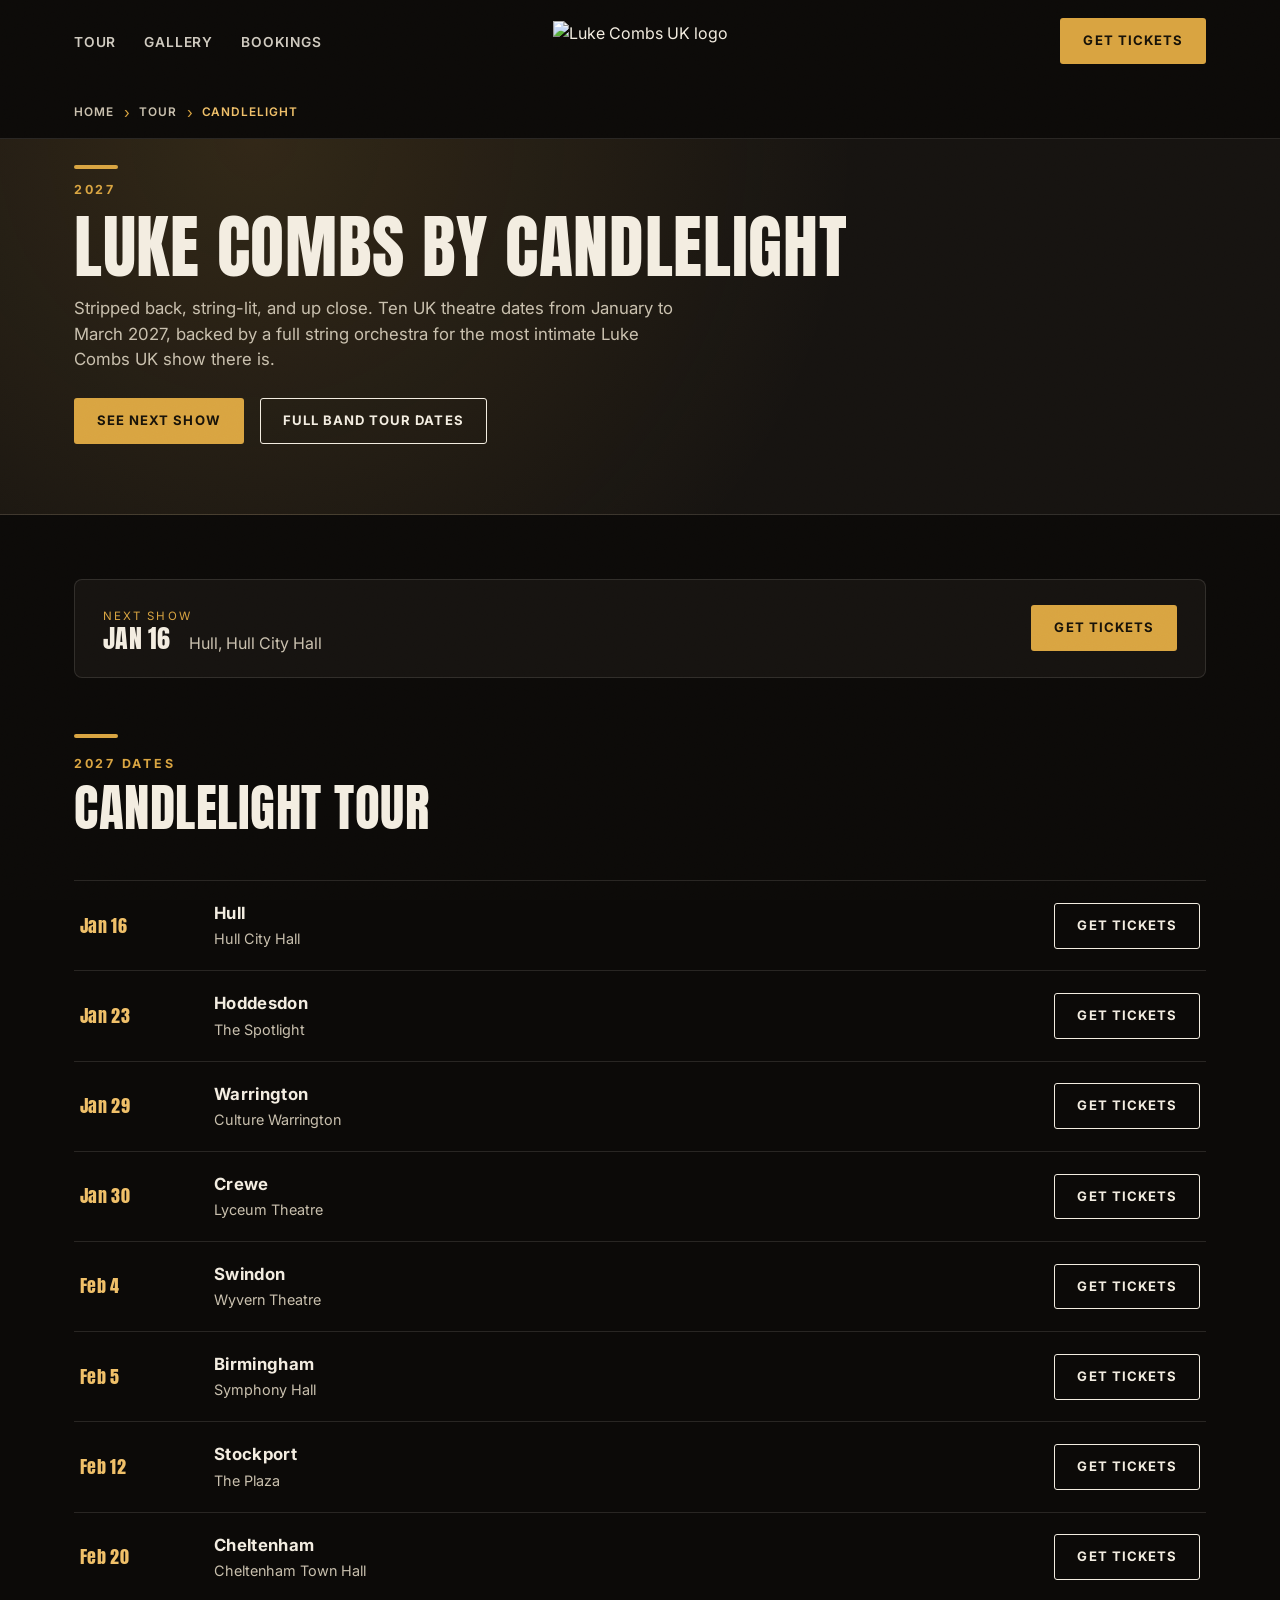
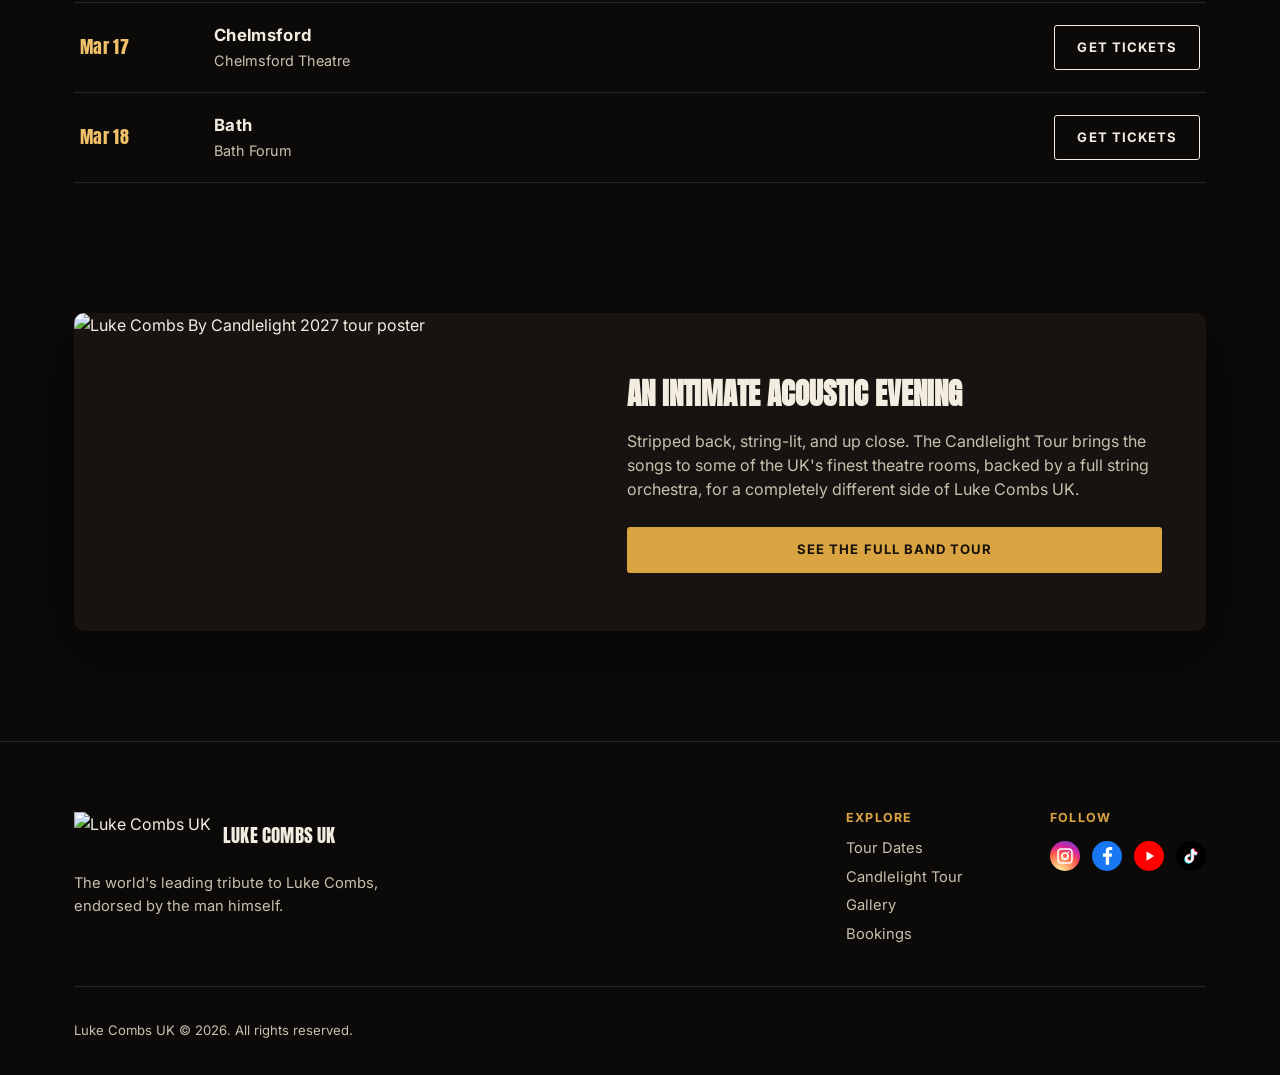
==== candlelight/index.html @ 505b4cdc "Luke Combs UK site redesign Full redesign of the Luke Combs UK tribute site: real tour dates and tic" ====
<!doctype html>
<html lang="en">
<head>
<meta charset="UTF-8">
<meta name="viewport" content="width=device-width, initial-scale=1">
<title>Luke Combs By Candlelight 2027 | Luke Combs UK</title>
<meta name="description" content="Luke Combs UK By Candlelight: an intimate, string-orchestra-backed acoustic evening touring UK theatres in early 2027. See all dates and get tickets.">
<link rel="canonical" href="https://lukecombsuk.com/candlelight">
<meta property="og:type" content="website">
<meta property="og:title" content="Luke Combs By Candlelight 2027">
<meta property="og:description" content="An intimate, string-orchestra-backed acoustic evening touring UK theatres in early 2027.">
<meta property="og:image" content="https://lukecombsuk.com/wp-content/uploads/2026/07/Candlelight-Square-Tour-Dates-Web.jpg">
<meta property="og:url" content="https://lukecombsuk.com/candlelight">
<link rel="icon" type="image/png" sizes="32x32" href="https://lukecombsuk.com/wp-content/uploads/2024/09/lcuk.png">
<link rel="apple-touch-icon" href="https://lukecombsuk.com/wp-content/uploads/2024/09/lcuk.png">
<meta name="theme-color" content="#0c0a08">
<link rel="stylesheet" href="/css/style.css">
<script type="application/ld+json">
{
  "@context": "https://schema.org",
  "@type": "BreadcrumbList",
  "itemListElement": [
    {"@type":"ListItem","position":1,"name":"Home","item":"https://lukecombsuk.com/"},
    {"@type":"ListItem","position":2,"name":"Candlelight Tour","item":"https://lukecombsuk.com/candlelight"}
  ]
}
</script>
</head>
<body>

<header class="site-header solid">
  <div class="wrap">
    <nav class="main-nav">
      <ul>
        <li><a href="/tour">Tour</a></li>
        <li><a href="/gallery">Gallery</a></li>
        <li><a href="/contact">Bookings</a></li>
      </ul>
    </nav>
    <a href="/" class="brand">
      <img src="https://lukecombsuk.com/wp-content/uploads/2024/09/lcuk.png" alt="Luke Combs UK logo">
    </a>
    <div class="header-cta">
      <a href="/tour" class="btn btn-primary">Get Tickets</a>
    </div>
    <button class="nav-toggle" aria-label="Menu" aria-expanded="false" aria-controls="mobile-nav"><span class="hamburger"><span></span><span></span><span></span></span></button>
  </div>
</header>

<nav class="mobile-nav" id="mobile-nav">
  <ol class="mobile-nav-links">
    <li style="--i:0"><a href="/tour"><span class="num">01</span>Tour</a></li>
    <li style="--i:1"><a href="/candlelight"><span class="num">02</span>Candlelight</a></li>
    <li style="--i:2"><a href="/gallery"><span class="num">03</span>Gallery</a></li>
    <li style="--i:3"><a href="/contact"><span class="num">04</span>Bookings</a></li>
  </ol>
  <a href="/tour" class="btn btn-primary btn-block mobile-nav-cta">Get Tickets</a>
  <div class="mobile-nav-social">
    <a href="https://www.instagram.com/lukecombsuktribute/" aria-label="Instagram">
      <svg viewBox="0 0 24 24"><defs><radialGradient id="igGradMobile" cx="30%" cy="107%" r="150%"><stop offset="0%" stop-color="#fdf497"/><stop offset="5%" stop-color="#fdf497"/><stop offset="45%" stop-color="#fd5949"/><stop offset="60%" stop-color="#d6249f"/><stop offset="90%" stop-color="#285AEB"/></radialGradient><clipPath id="igClipMobile"><circle cx="12" cy="12" r="12"/></clipPath></defs><g clip-path="url(#igClipMobile)"><rect x="0" y="0" width="24" height="24" fill="url(#igGradMobile)"/></g><g transform="translate(12,12) scale(0.62) translate(-12,-12)"><path fill="#fff" d="M7 2C4.243 2 2 4.243 2 7v10c0 2.757 2.243 5 5 5h10c2.757 0 5-2.243 5-5V7c0-2.757-2.243-5-5-5H7zm10 2c1.654 0 3 1.346 3 3v10c0 1.654-1.346 3-3 3H7c-1.654 0-3-1.346-3-3V7c0-1.654 1.346-3 3-3h10zM12 7a5 5 0 100 10 5 5 0 000-10zm0 2a3 3 0 110 6 3 3 0 010-6zm4.5-3a1 1 0 100 2 1 1 0 000-2z"/></g></svg>
    </a>
    <a href="https://www.facebook.com/lukecombsuktribute/" aria-label="Facebook">
      <svg viewBox="0 0 24 24"><circle cx="12" cy="12" r="12" fill="#1877F2"/><path fill="#fff" d="M13.7 12.6h2l.3-2.6h-2.3V8.4c0-.7.2-1.2 1.3-1.2h1.2V4.9c-.2 0-1-.1-1.9-.1-2 0-3.3 1.2-3.3 3.3v1.9H8.7v2.6H11V19h2.7v-6.4z"/></svg>
    </a>
    <a href="https://www.youtube.com/@LukeCombsUK" aria-label="YouTube">
      <svg viewBox="0 0 24 24"><circle cx="12" cy="12" r="12" fill="#FF0000"/><path fill="#fff" d="M10 8.3l6.2 3.7-6.2 3.7z"/></svg>
    </a>
    <a href="https://www.tiktok.com/@lukecombstribute" aria-label="TikTok">
      <svg viewBox="0 0 24 24"><circle cx="12" cy="12" r="12" fill="#000"/><g transform="translate(12,12) scale(0.62) translate(-12,-12)"><path fill="#25F4EE" transform="translate(-0.9,0.9)" d="M16.6 5.82A4.278 4.278 0 0 1 15.54 3h-3.09v12.4a2.592 2.592 0 0 1-2.59 2.5c-1.42 0-2.6-1.16-2.6-2.6 0-1.72 1.66-3.01 3.37-2.48V9.66c-3.45-.46-6.47 2.22-6.47 5.64 0 3.33 2.76 5.7 5.69 5.7 3.14 0 5.69-2.55 5.69-5.7V9.01a7.35 7.35 0 0 0 4.3 1.38V7.3s-1.88.09-3.24-1.48z"/><path fill="#FE2C55" transform="translate(0.9,-0.9)" d="M16.6 5.82A4.278 4.278 0 0 1 15.54 3h-3.09v12.4a2.592 2.592 0 0 1-2.59 2.5c-1.42 0-2.6-1.16-2.6-2.6 0-1.72 1.66-3.01 3.37-2.48V9.66c-3.45-.46-6.47 2.22-6.47 5.64 0 3.33 2.76 5.7 5.69 5.7 3.14 0 5.69-2.55 5.69-5.7V9.01a7.35 7.35 0 0 0 4.3 1.38V7.3s-1.88.09-3.24-1.48z"/><path fill="#fff" d="M16.6 5.82A4.278 4.278 0 0 1 15.54 3h-3.09v12.4a2.592 2.592 0 0 1-2.59 2.5c-1.42 0-2.6-1.16-2.6-2.6 0-1.72 1.66-3.01 3.37-2.48V9.66c-3.45-.46-6.47 2.22-6.47 5.64 0 3.33 2.76 5.7 5.69 5.7 3.14 0 5.69-2.55 5.69-5.7V9.01a7.35 7.35 0 0 0 4.3 1.38V7.3s-1.88.09-3.24-1.48z"/></g></svg>
    </a>
  </div>
</nav>

<nav class="breadcrumbs" aria-label="Breadcrumb">
  <div class="wrap">
    <ol>
      <li><a href="/">Home</a></li>
      <li><a href="/tour">Tour</a></li>
      <li aria-current="page">Candlelight</li>
    </ol>
  </div>
</nav>

<section class="page-hero" style="padding-top:26px">
  <div class="wrap">
    <span class="brush"></span>
    <span class="eyebrow">2027</span>
    <h1 class="display">Luke Combs By Candlelight</h1>
    <p>Stripped back, string-lit, and up close. Ten UK theatre dates from January to March 2027, backed by a full string orchestra for the most intimate Luke Combs UK show there is.</p>
    <div class="hero-actions" style="margin-top:26px">
      <a href="#next" class="btn btn-primary">See Next Show</a>
      <a href="/tour" class="btn btn-outline">Full Band Tour Dates</a>
    </div>
  </div>
</section>

<section style="padding-top:64px">
  <div class="wrap">

    <div class="next-show" id="next">
      <div>
        <span class="label">Next Show</span>
        <div class="info">
          <span class="date display">Jan 16</span>
          <span class="venue">Hull, Hull City Hall</span>
        </div>
      </div>
      <a href="https://www.hulltheatres.co.uk/theatre-events/luke-combs-uk-by-candlelight-with-string-orchestra" class="btn btn-primary" target="_blank" rel="noopener">Get Tickets</a>
    </div>

    <div class="section-head">
      <div>
        <span class="brush"></span>
    <span class="eyebrow">2027 Dates</span>
        <h2 class="section-title display">Candlelight Tour</h2>
      </div>
    </div>

    <div class="tour-list">
      <div class="tour-row"><span class="date">Jan 16</span><div class="place"><b>Hull</b><span>Hull City Hall</span></div><a href="https://www.hulltheatres.co.uk/theatre-events/luke-combs-uk-by-candlelight-with-string-orchestra" class="btn btn-outline" target="_blank" rel="noopener">Get Tickets</a></div>
      <div class="tour-row"><span class="date">Jan 23</span><div class="place"><b>Hoddesdon</b><span>The Spotlight</span></div><a href="https://www.thespotlightvenue.com/whats-on/luke-combs-by-candlelight/515/book/1687" class="btn btn-outline" target="_blank" rel="noopener">Get Tickets</a></div>
      <div class="tour-row"><span class="date">Jan 29</span><div class="place"><b>Warrington</b><span>Culture Warrington</span></div><a href="https://culturewarrington.org/whats-on/luke-combs-uk-by-candlelight-with-string-orchestra/" class="btn btn-outline" target="_blank" rel="noopener">Get Tickets</a></div>
      <div class="tour-row"><span class="date">Jan 30</span><div class="place"><b>Crewe</b><span>Lyceum Theatre</span></div><a href="https://trafalgartickets.com/lyceum-theatre-crewe/en-GB/event/music/luke-combs-uk-tickets" class="btn btn-outline" target="_blank" rel="noopener">Get Tickets</a></div>
      <div class="tour-row"><span class="date">Feb 4</span><div class="place"><b>Swindon</b><span>Wyvern Theatre</span></div><a href="https://trafalgartickets.com/swindon-theatres/en-GB/event/music/luke-combs-uk-by-candlelight-tickets" class="btn btn-outline" target="_blank" rel="noopener">Get Tickets</a></div>
      <div class="tour-row"><span class="date">Feb 5</span><div class="place"><b>Birmingham</b><span>Symphony Hall</span></div><a href="https://bmusic.co.uk/events/luke-combs-uk-by-candlelight-with-string-orchestra" class="btn btn-outline" target="_blank" rel="noopener">Get Tickets</a></div>
      <div class="tour-row"><span class="date">Feb 12</span><div class="place"><b>Stockport</b><span>The Plaza</span></div><a href="https://www.quaytickets.com/stockport/en-GB/shows/luke%20combs%20by%20candlelight%20with%20string%20orchestra/events" class="btn btn-outline" target="_blank" rel="noopener">Get Tickets</a></div>
      <div class="tour-row"><span class="date">Feb 20</span><div class="place"><b>Cheltenham</b><span>Cheltenham Town Hall</span></div><a href="https://cheltenhamtownhall.org.uk/event/luke-combs-uk-by-candlelight/" class="btn btn-outline" target="_blank" rel="noopener">Get Tickets</a></div>
      <div class="tour-row"><span class="date">Mar 17</span><div class="place"><b>Chelmsford</b><span>Chelmsford Theatre</span></div><a href="https://www.chelmsfordtheatre.co.uk/events/luke-combs-uk-by-candlelight" class="btn btn-outline" target="_blank" rel="noopener">Get Tickets</a></div>
      <div class="tour-row"><span class="date">Mar 18</span><div class="place"><b>Bath</b><span>Bath Forum</span></div><a href="https://bathforum.ticketline.co.uk/order/tickets/13380726/luke-combs-uk-by-candlelight-with-string-orchestra-bath-forum-2027-03-18-19-30-00" class="btn btn-outline" target="_blank" rel="noopener">Get Tickets</a></div>
    </div>
  </div>
</section>

<section style="padding-top:20px">
  <div class="wrap">
    <div class="watch-panel watch-panel-wide">
      <div class="watch-media" style="cursor:default">
        <img src="https://lukecombsuk.com/wp-content/uploads/2026/07/Candlelight-Square-Tour-Dates-Web.jpg" alt="Luke Combs By Candlelight 2027 tour poster">
      </div>
      <div class="watch-info">
        <h3>An Intimate Acoustic Evening</h3>
        <p>Stripped back, string-lit, and up close. The Candlelight Tour brings the songs to some of the UK's finest theatre rooms, backed by a full string orchestra, for a completely different side of Luke Combs UK.</p>
        <a href="/tour" class="btn btn-primary">See The Full Band Tour</a>
      </div>
    </div>
  </div>
</section>

<footer class="site-footer">
  <div class="wrap">
    <div class="footer-top">
      <div>
        <div class="footer-brand">
          <img src="https://lukecombsuk.com/wp-content/uploads/2024/09/lcuk.png" alt="Luke Combs UK">
          <span class="brand-text display" style="font-size:1.2rem">Luke Combs UK</span>
        </div>
        <p class="footer-tagline">The world's leading tribute to Luke Combs, endorsed by the man himself.</p>
      </div>
      <div class="footer-links">
        <div class="footer-col">
          <h4>Explore</h4>
          <a href="/tour">Tour Dates</a>
          <a href="/candlelight">Candlelight Tour</a>
          <a href="/gallery">Gallery</a>
          <a href="/contact">Bookings</a>
        </div>
        <div class="footer-col">
          <h4>Follow</h4>
          <div class="footer-social-row">
            <a class="footer-social" href="https://www.instagram.com/lukecombsuktribute/" aria-label="Instagram">
              <svg viewBox="0 0 24 24"><defs><radialGradient id="igGradFooter" cx="30%" cy="107%" r="150%"><stop offset="0%" stop-color="#fdf497"/><stop offset="5%" stop-color="#fdf497"/><stop offset="45%" stop-color="#fd5949"/><stop offset="60%" stop-color="#d6249f"/><stop offset="90%" stop-color="#285AEB"/></radialGradient><clipPath id="igClipFooter"><circle cx="12" cy="12" r="12"/></clipPath></defs><g clip-path="url(#igClipFooter)"><rect x="0" y="0" width="24" height="24" fill="url(#igGradFooter)"/></g><g transform="translate(12,12) scale(0.62) translate(-12,-12)"><path fill="#fff" d="M7 2C4.243 2 2 4.243 2 7v10c0 2.757 2.243 5 5 5h10c2.757 0 5-2.243 5-5V7c0-2.757-2.243-5-5-5H7zm10 2c1.654 0 3 1.346 3 3v10c0 1.654-1.346 3-3 3H7c-1.654 0-3-1.346-3-3V7c0-1.654 1.346-3 3-3h10zM12 7a5 5 0 100 10 5 5 0 000-10zm0 2a3 3 0 110 6 3 3 0 010-6zm4.5-3a1 1 0 100 2 1 1 0 000-2z"/></g></svg>
            </a>
            <a class="footer-social" href="https://www.facebook.com/lukecombsuktribute/" aria-label="Facebook">
              <svg viewBox="0 0 24 24"><circle cx="12" cy="12" r="12" fill="#1877F2"/><path fill="#fff" d="M13.7 12.6h2l.3-2.6h-2.3V8.4c0-.7.2-1.2 1.3-1.2h1.2V4.9c-.2 0-1-.1-1.9-.1-2 0-3.3 1.2-3.3 3.3v1.9H8.7v2.6H11V19h2.7v-6.4z"/></svg>
            </a>
            <a class="footer-social" href="https://www.youtube.com/@LukeCombsUK" aria-label="YouTube">
              <svg viewBox="0 0 24 24"><circle cx="12" cy="12" r="12" fill="#FF0000"/><path fill="#fff" d="M10 8.3l6.2 3.7-6.2 3.7z"/></svg>
            </a>
            <a class="footer-social" href="https://www.tiktok.com/@lukecombstribute" aria-label="TikTok">
              <svg viewBox="0 0 24 24"><circle cx="12" cy="12" r="12" fill="#000"/><g transform="translate(12,12) scale(0.62) translate(-12,-12)"><path fill="#25F4EE" transform="translate(-0.9,0.9)" d="M16.6 5.82A4.278 4.278 0 0 1 15.54 3h-3.09v12.4a2.592 2.592 0 0 1-2.59 2.5c-1.42 0-2.6-1.16-2.6-2.6 0-1.72 1.66-3.01 3.37-2.48V9.66c-3.45-.46-6.47 2.22-6.47 5.64 0 3.33 2.76 5.7 5.69 5.7 3.14 0 5.69-2.55 5.69-5.7V9.01a7.35 7.35 0 0 0 4.3 1.38V7.3s-1.88.09-3.24-1.48z"/><path fill="#FE2C55" transform="translate(0.9,-0.9)" d="M16.6 5.82A4.278 4.278 0 0 1 15.54 3h-3.09v12.4a2.592 2.592 0 0 1-2.59 2.5c-1.42 0-2.6-1.16-2.6-2.6 0-1.72 1.66-3.01 3.37-2.48V9.66c-3.45-.46-6.47 2.22-6.47 5.64 0 3.33 2.76 5.7 5.69 5.7 3.14 0 5.69-2.55 5.69-5.7V9.01a7.35 7.35 0 0 0 4.3 1.38V7.3s-1.88.09-3.24-1.48z"/><path fill="#fff" d="M16.6 5.82A4.278 4.278 0 0 1 15.54 3h-3.09v12.4a2.592 2.592 0 0 1-2.59 2.5c-1.42 0-2.6-1.16-2.6-2.6 0-1.72 1.66-3.01 3.37-2.48V9.66c-3.45-.46-6.47 2.22-6.47 5.64 0 3.33 2.76 5.7 5.69 5.7 3.14 0 5.69-2.55 5.69-5.7V9.01a7.35 7.35 0 0 0 4.3 1.38V7.3s-1.88.09-3.24-1.48z"/></g></svg>
            </a>
          </div>
        </div>
      </div>
    </div>
    <div class="footer-bottom">
      <small>Luke Combs UK © 2026. All rights reserved.</small>
    </div>
  </div>
</footer>

<div class="sticky-mobile-cta">
  <a href="#next" class="btn btn-primary btn-block">Get Tickets For The Next Show</a>
</div>

<script src="/js/main.js"></script>
</body>
</html>
---- css/style.css ----
/* Luke Combs UK redesign design system */

@import url('https://fonts.googleapis.com/css2?family=Anton&family=Inter:wght@400;500;600;700;800&display=swap');

:root{
  --ink:#f3ede1;
  --ink-dim:#c9c0ae;
  --ground:#0c0a08;
  --ground-2:#161310;
  --ground-3:#201b16;
  --line:rgba(243,237,225,.12);
  --gold:#d9a441;
  --gold-bright:#f0c069;
  --red:#c8262c;
  --shadow: 0 20px 60px rgba(0,0,0,.5);
  --container: 1180px;
}

*{box-sizing:border-box;margin:0;padding:0}
html{scroll-behavior:smooth}
body{
  background:var(--ground);
  color:var(--ink);
  font-family:'Inter',system-ui,sans-serif;
  line-height:1.5;
  -webkit-font-smoothing:antialiased;
  position:relative;
}
/* subtle film-grain, keeps the dark palette from reading as a flat gradient stock template */
body::before{
  content:"";
  position:fixed; inset:0; z-index:1; pointer-events:none;
  opacity:.05; mix-blend-mode:overlay;
  background-image:url("data:image/svg+xml,%3Csvg xmlns='http://www.w3.org/2000/svg' width='120' height='120'%3E%3Cfilter id='n'%3E%3CfeTurbulence type='fractalNoise' baseFrequency='0.9' numOctaves='2' stitchTiles='stitch'/%3E%3C/filter%3E%3Crect width='100%25' height='100%25' filter='url(%23n)'/%3E%3C/svg%3E");
}

.brush{
  display:block; width:44px; height:4px; border-radius:2px;
  background:var(--gold); margin-bottom:16px;
}
.section-head .brush, .page-hero .brush{margin-bottom:12px}
img{max-width:100%;display:block}
a{color:inherit;text-decoration:none}
.wrap{max-width:var(--container);margin:0 auto;padding:0 24px}

.display{
  font-family:'Anton',sans-serif;
  font-weight:400;
  text-transform:uppercase;
  letter-spacing:.01em;
  line-height:.95;
}

.eyebrow{
  font-size:.78rem;
  font-weight:700;
  letter-spacing:.22em;
  text-transform:uppercase;
  color:var(--gold);
}

/* ---------- Header ---------- */
.site-header{
  position:fixed; inset:0 0 auto 0; z-index:250;
  padding:18px 0;
  transition:background .3s ease, padding .3s ease, border-color .3s ease;
  border-bottom:1px solid transparent;
}
.site-header.solid{
  background:rgba(12,10,8,.92);
  backdrop-filter:blur(10px);
  padding:12px 0;
  border-color:var(--line);
}
.site-header .wrap{
  display:grid;
  grid-template-columns:1fr auto 1fr;
  align-items:center;
  gap:16px;
}
.brand{
  grid-column:2;
  display:flex; align-items:center; gap:10px;
  justify-self:center;
}
.brand img{height:40px;width:auto}
.brand .brand-text{
  font-family:'Anton',sans-serif;
  font-size:1.05rem;
  letter-spacing:.04em;
  text-transform:uppercase;
  color:var(--ink);
  white-space:nowrap;
}
.main-nav{grid-column:1; justify-self:start}
.main-nav ul{list-style:none; display:flex; gap:28px}
.main-nav a{
  font-size:.86rem; font-weight:600; letter-spacing:.06em; text-transform:uppercase;
  color:var(--ink); opacity:.85; position:relative; padding:4px 0;
}
.main-nav a:hover{opacity:1; color:var(--gold-bright)}
.main-nav a.active{color:var(--gold-bright); opacity:1}

.header-cta{grid-column:3; justify-self:end; display:flex; align-items:center; gap:14px}
.icon-links{display:flex; gap:14px}
.icon-links a{opacity:.8}
.icon-links a:hover{opacity:1; color:var(--gold-bright)}
.icon-links svg{width:18px;height:18px;display:block}

.btn{
  display:inline-flex; align-items:center; justify-content:center; gap:8px;
  padding:12px 22px;
  font-size:.82rem; font-weight:700; letter-spacing:.08em; text-transform:uppercase;
  border-radius:3px;
  border:1px solid transparent;
  cursor:pointer;
  transition:transform .15s ease, background .2s ease, border-color .2s ease, color .2s ease;
  white-space:nowrap;
}
.btn:hover{transform:translateY(-2px)}
.btn-primary{background:var(--gold); color:#171208}
.btn-primary:hover{background:var(--gold-bright)}
.btn-outline{border-color:var(--ink); color:var(--ink)}
.btn-outline:hover{border-color:var(--gold-bright); color:var(--gold-bright)}
.btn-block{width:100%}

.nav-toggle{display:none; background:none; border:0; padding:8px; margin:-8px; cursor:pointer; -webkit-tap-highlight-color:transparent}
.hamburger{position:relative; width:24px; height:16px; display:block}
.hamburger span{position:absolute; left:0; width:100%; height:2px; background:var(--ink); border-radius:2px; transition:transform .35s cubic-bezier(.65,0,.35,1), opacity .2s ease .1s, top .35s cubic-bezier(.65,0,.35,1)}
.hamburger span:nth-child(1){top:0}
.hamburger span:nth-child(2){top:7px}
.hamburger span:nth-child(3){top:14px}
.nav-toggle[aria-expanded="true"] .hamburger span:nth-child(1){top:7px; transform:rotate(45deg); transition-delay:.1s, 0s, 0s}
.nav-toggle[aria-expanded="true"] .hamburger span:nth-child(2){opacity:0; transition-delay:0s}
.nav-toggle[aria-expanded="true"] .hamburger span:nth-child(3){top:7px; transform:rotate(-45deg); transition-delay:.1s, 0s, 0s}

/* ---------- Hero ---------- */
.hero{
  position:relative;
  min-height:100svh;
  display:flex; align-items:flex-end;
  overflow:hidden;
  background:#000;
}
.hero-media{position:absolute; inset:0}
.hero-media img{width:100%; height:100%; object-fit:cover; object-position:center 20%; opacity:.82}
.hero-media::after{
  content:"";
  position:absolute; inset:0;
  background:
    linear-gradient(180deg, rgba(12,10,8,.55) 0%, rgba(12,10,8,.15) 35%, rgba(12,10,8,.55) 70%, var(--ground) 100%),
    linear-gradient(90deg, rgba(12,10,8,.75) 0%, rgba(12,10,8,0) 45%);
}
.hero-content{position:relative; z-index:2; padding-bottom:88px}
.hero-content .eyebrow{margin-bottom:18px; display:block}
.hero-title{
  font-size:clamp(3rem, 8vw, 6.4rem);
  color:var(--ink);
  max-width:15ch;
  text-shadow:0 8px 30px rgba(0,0,0,.5);
}
.hero-title em{font-style:normal; color:var(--gold-bright)}
.hero-sub{
  max-width:52ch;
  margin-top:22px;
  color:var(--ink-dim);
  font-size:1.05rem;
}
.hero-actions{display:flex; gap:16px; margin-top:34px; flex-wrap:wrap}
.hero-scroll{
  position:absolute; left:24px; bottom:28px; z-index:2;
  display:flex; flex-direction:column; align-items:center; gap:10px;
}
.hero-scroll span:first-child{
  writing-mode:vertical-rl;
  font-size:.72rem; letter-spacing:.2em; text-transform:uppercase;
  color:var(--ink-dim);
}
.hero-scroll .scroll-line{width:1px; height:46px; background:var(--ink-dim); flex-shrink:0}

.torn-divider{display:block; width:100%; height:34px; margin-top:-1px; position:relative; z-index:2}
.torn-divider path{fill:var(--ground)}

/* ---------- Sections ---------- */
section{padding:110px 0}
.section-head{display:flex; justify-content:space-between; align-items:flex-end; gap:24px; margin-bottom:48px; flex-wrap:wrap}
.section-title{font-size:clamp(2.2rem,4vw,3.2rem); margin-top:10px}
.section-link{font-size:.85rem; font-weight:700; letter-spacing:.08em; text-transform:uppercase; color:var(--gold); border-bottom:1px solid var(--gold); padding-bottom:3px}
.section-link:hover{color:var(--gold-bright); border-color:var(--gold-bright)}

.about-grid{display:grid; grid-template-columns:1.1fr .9fr; gap:64px; align-items:center}
.about-copy p{color:var(--ink-dim); margin-top:18px; font-size:1.05rem; max-width:52ch}
.about-media{position:relative}
.about-media img{border-radius:4px; box-shadow:var(--shadow)}
.stat-row{display:flex; gap:36px; margin-top:36px; flex-wrap:wrap}
.stat b{font-family:'Anton',sans-serif; font-size:2.4rem; color:var(--gold-bright); display:block; text-transform:uppercase}
.stat span{font-size:.78rem; letter-spacing:.1em; text-transform:uppercase; color:var(--ink-dim)}

/* ---------- Tour teaser cards ---------- */
.tour-teaser-grid{display:grid; grid-template-columns:repeat(2,1fr); gap:28px}
.tour-card{
  position:relative; border-radius:6px; overflow:hidden; aspect-ratio:4/5;
  box-shadow:var(--shadow);
}
.tour-card img{width:100%; height:100%; object-fit:cover; transition:transform .5s ease}
.tour-card:hover img{transform:scale(1.06)}
.tour-card::after{content:""; position:absolute; inset:0; background:linear-gradient(0deg, rgba(0,0,0,.85) 0%, rgba(0,0,0,.1) 55%)}
.tour-card-body{position:absolute; left:0; right:0; bottom:0; z-index:2; padding:28px}
.tour-card-body .eyebrow{margin-bottom:8px}
.tour-card-body h3{font-family:'Anton',sans-serif; font-size:1.9rem; text-transform:uppercase}
.tour-card-body p{color:var(--ink-dim); margin-top:6px; font-size:.9rem}
.tour-card-body .btn{margin-top:16px}

/* next show strip */
.next-show{
  border:1px solid var(--line); border-radius:8px;
  background:var(--ground-2);
  padding:22px 28px;
  display:flex; align-items:center; justify-content:space-between; gap:20px; flex-wrap:wrap;
  margin-bottom:56px;
}
.next-show .label{font-size:.72rem; letter-spacing:.18em; text-transform:uppercase; color:var(--gold)}
.next-show .info{display:flex; align-items:baseline; gap:18px; flex-wrap:wrap}
.next-show .date{font-family:'Anton',sans-serif; font-size:1.6rem}
.next-show .venue{color:var(--ink-dim)}

/* ---------- Tour list ---------- */
.tour-list{border-top:1px solid var(--line)}
.tour-row{
  display:grid; grid-template-columns:110px 1fr auto; gap:24px; align-items:center;
  padding:20px 6px; border-bottom:1px solid var(--line);
  transition:background .2s ease;
}
.tour-row:hover{background:rgba(217,164,65,.05)}
.tour-row .date{font-family:'Anton',sans-serif; font-size:1.1rem; color:var(--gold-bright); letter-spacing:.02em}
.tour-row .place b{display:block; font-size:1.05rem; letter-spacing:.02em}
.tour-row .place span{color:var(--ink-dim); font-size:.9rem}
.tour-row .tba{color:var(--ink-dim); font-size:.85rem; letter-spacing:.05em; text-transform:uppercase}
.tour-filter{display:flex; gap:10px; margin-bottom:8px; flex-wrap:wrap}
.tour-filter button{
  background:none; border:1px solid var(--line); color:var(--ink-dim);
  padding:8px 16px; border-radius:20px; font-size:.78rem; letter-spacing:.06em; text-transform:uppercase; cursor:pointer;
}
.tour-filter button.active, .tour-filter button:hover{border-color:var(--gold); color:var(--gold-bright)}

/* ---------- Video ---------- */
.watch-panel{
  display:grid; grid-template-columns:1.2fr .8fr; gap:0;
  border-radius:10px; overflow:hidden; box-shadow:var(--shadow);
  background:var(--ground-2);
}
.watch-panel.watch-panel-wide{grid-template-columns:.9fr 1.1fr}
.watch-media{position:relative; aspect-ratio:16/10}
.watch-media img{width:100%; height:100%; object-fit:cover}
.watch-media .play{
  position:absolute; inset:0; display:flex; align-items:center; justify-content:center;
  background:linear-gradient(0deg, rgba(0,0,0,.5), rgba(0,0,0,.15));
}
.play-btn{
  width:78px; height:78px; border-radius:50%;
  background:rgba(243,237,225,.12); border:1px solid rgba(243,237,225,.4);
  display:flex; align-items:center; justify-content:center;
  backdrop-filter:blur(6px);
  transition:transform .2s ease, background .2s ease;
}
.watch-media:hover .play-btn{transform:scale(1.08); background:var(--gold)}
.play-btn svg{width:26px; height:26px; margin-left:4px}
.watch-info{padding:44px; display:flex; flex-direction:column; justify-content:center}
.watch-info h3{font-family:'Anton',sans-serif; font-size:1.8rem; text-transform:uppercase; margin-bottom:14px}
.watch-info p{color:var(--ink-dim); margin-bottom:26px}
.video-embed-wrap{position:relative; width:100%; aspect-ratio:16/9; background:#000; border-radius:8px; overflow:hidden}
.video-embed-wrap iframe{position:absolute; inset:0; width:100%; height:100%; border:0}

/* ---------- Gallery ---------- */
.gallery-bento{
  position:relative; display:grid;
  grid-template-columns:repeat(4, 1fr); grid-template-rows:repeat(2, 1fr);
  gap:14px; height:460px;
}
.gallery-bento figure{margin:0; border-radius:8px; overflow:hidden; position:relative}
.gallery-bento img{width:100%; height:100%; object-fit:cover; display:block; transition:transform .5s ease}
.gallery-bento:hover img{transform:scale(1.06)}
.gallery-bento figure:nth-child(1){grid-column:1 / 2; grid-row:1 / 3}
.gallery-bento figure:nth-child(2){grid-column:2 / 4; grid-row:1 / 2}
.gallery-bento figure:nth-child(3){grid-column:2 / 4; grid-row:2 / 3}
.gallery-bento figure:nth-child(4){grid-column:4 / 5; grid-row:1 / 3}
.bento-cta{
  position:absolute; inset:0; z-index:2;
  display:flex; align-items:center; justify-content:center;
  background:rgba(12,10,8,0);
  color:var(--ink); font-weight:700; letter-spacing:.05em; text-transform:uppercase; font-size:1rem;
  opacity:0; transition:opacity .3s ease, background .3s ease;
  pointer-events:none;
}
.gallery-bento:hover .bento-cta{opacity:1; background:rgba(12,10,8,.45)}

.masonry{column-count:3; column-gap:18px}
.masonry figure{break-inside:avoid; margin:0 0 18px; border-radius:6px; overflow:hidden; position:relative; cursor:zoom-in}
.masonry img{width:100%; display:block; transition:transform .4s ease}
.masonry figure:hover img{transform:scale(1.04)}
.masonry figure::after{content:"";position:absolute;inset:0;box-shadow:inset 0 0 0 1px rgba(243,237,225,.06)}

/* ---------- Gallery carousels ---------- */
.gallery-featured{padding-bottom:0}
.carousel-hero{position:relative; border-radius:10px; overflow:hidden; box-shadow:var(--shadow)}
.carousel-hero-track{
  display:flex; overflow-x:auto; scroll-snap-type:x mandatory;
  scrollbar-width:none; -ms-overflow-style:none;
}
.carousel-hero-track::-webkit-scrollbar{display:none}
.carousel-hero-track figure{
  flex:0 0 100%; scroll-snap-align:start; margin:0;
  aspect-ratio:16/8; position:relative; cursor:zoom-in;
}
.carousel-hero-track img{width:100%; height:100%; object-fit:cover; display:block}
.carousel-hero-track figure::after{content:""; position:absolute; inset:0; background:linear-gradient(0deg, rgba(0,0,0,.4), transparent 45%)}

.carousel-arrow{
  position:absolute; top:50%; transform:translateY(-50%); z-index:2;
  width:46px; height:46px; border-radius:50%;
  background:rgba(12,10,8,.55); backdrop-filter:blur(6px);
  border:1px solid rgba(243,237,225,.25); color:var(--ink);
  display:flex; align-items:center; justify-content:center; cursor:pointer;
  transition:background .2s ease, border-color .2s ease, color .2s ease;
}
.carousel-arrow svg{width:20px; height:20px}
.carousel-arrow:hover{background:var(--gold); border-color:var(--gold); color:#171208}
.carousel-arrow.prev{left:16px}
.carousel-arrow.next{right:16px}

.carousel-dots{display:flex; justify-content:center; gap:8px; margin-top:18px}
.carousel-dots button{
  width:8px; height:8px; border-radius:50%; padding:0; border:0;
  background:var(--line); cursor:pointer;
  transition:background .2s ease, width .2s ease;
}
.carousel-dots button.active{background:var(--gold); width:24px; border-radius:5px}

.carousel-row{margin-bottom:56px}
.carousel-row:last-child{margin-bottom:0}
.carousel-row-head{display:flex; align-items:center; justify-content:space-between; margin-bottom:20px}
.carousel-row-title{font-family:'Anton',sans-serif; font-size:1.6rem; text-transform:uppercase; letter-spacing:.01em}
.carousel-row-nav{display:flex; gap:8px}
.carousel-row-nav button{
  width:38px; height:38px; border-radius:50%; border:1px solid var(--line);
  background:none; color:var(--ink); cursor:pointer;
  display:flex; align-items:center; justify-content:center;
  transition:border-color .2s ease, color .2s ease;
}
.carousel-row-nav button svg{width:18px; height:18px}
.carousel-row-nav button:hover{border-color:var(--gold); color:var(--gold-bright)}

.carousel-track{
  display:flex; gap:16px; overflow-x:auto; scroll-snap-type:x proximity;
  scrollbar-width:none; -ms-overflow-style:none; padding-bottom:2px;
}
.carousel-track::-webkit-scrollbar{display:none}
.carousel-track figure{margin:0; border-radius:6px; overflow:hidden; position:relative; cursor:zoom-in; scroll-snap-align:start; flex-shrink:0}
.carousel-track img{width:100%; height:100%; object-fit:cover; display:block; transition:transform .4s ease}
.carousel-track figure:hover img{transform:scale(1.05)}
.carousel-track.landscape figure{flex-basis:320px; aspect-ratio:3/2}
.carousel-track.portrait figure{flex-basis:210px; aspect-ratio:3/4}

.lightbox{position:fixed; inset:0; background:rgba(6,5,4,.94); z-index:200; display:none; align-items:center; justify-content:center; padding:40px}
.lightbox.open{display:flex}
.lightbox img{max-width:90vw; max-height:86vh; border-radius:4px; box-shadow:0 30px 80px rgba(0,0,0,.6)}
.lightbox-close{position:absolute; top:24px; right:28px; background:none; border:0; color:var(--ink); font-size:2rem; cursor:pointer}
.lightbox-nav{position:absolute; top:50%; transform:translateY(-50%); background:none; border:0; color:var(--ink); font-size:2.4rem; cursor:pointer; padding:10px}
.lightbox-prev{left:16px}
.lightbox-next{right:16px}
.lightbox-counter{position:absolute; bottom:24px; left:50%; transform:translateX(-50%); color:var(--ink-dim); font-size:.85rem; letter-spacing:.05em}

.carousel-track figure::after{
  content:""; position:absolute; inset:0;
  background:linear-gradient(0deg, rgba(0,0,0,.55) 0%, transparent 35%);
  opacity:0; transition:opacity .3s ease;
}
.carousel-track figure:hover::after{opacity:1}
.carousel-track figure::before{
  content:"⤢"; position:absolute; right:10px; bottom:8px; z-index:1;
  color:var(--ink); font-size:1.1rem; opacity:0; transition:opacity .3s ease, transform .3s ease;
  transform:scale(.7);
}
.carousel-track figure:hover::before{opacity:.85; transform:scale(1)}
.carousel-row-count{color:var(--ink-dim); font-size:.8rem; font-weight:500; letter-spacing:.03em; margin-left:10px; text-transform:none}

/* ---------- Gallery collage ---------- */
.gallery-collage{
  display:grid; grid-template-columns:repeat(6, 1fr); grid-auto-rows:130px; gap:10px;
}
.gallery-collage figure{margin:0; border-radius:6px; overflow:hidden; position:relative; cursor:zoom-in}
.gallery-collage img{width:100%; height:100%; object-fit:cover; display:block; transition:transform .4s ease}
.gallery-collage figure:hover img{transform:scale(1.05)}
.gallery-collage figure.big{grid-column:span 2; grid-row:span 2}

/* ---------- Newsletter / Contact ---------- */
.cta-band{
  background:linear-gradient(120deg, var(--ground-3), var(--ground-2));
  border-top:1px solid var(--line); border-bottom:1px solid var(--line);
}
.cta-grid{display:grid; grid-template-columns:1fr 1fr; gap:60px; align-items:center}
.cta-copy p{color:var(--ink-dim); margin-top:14px; max-width:44ch}

.form-card{
  background:var(--ground-2); border:1px solid var(--line); border-radius:10px; padding:36px;
  box-shadow:var(--shadow);
}
.field{margin-bottom:18px}
.field label{display:block; font-size:.76rem; letter-spacing:.08em; text-transform:uppercase; color:var(--ink-dim); margin-bottom:8px}
.field input, .field textarea, .field select{
  width:100%; background:var(--ground); border:1px solid var(--line); color:var(--ink);
  padding:13px 14px; border-radius:5px; font-family:inherit; font-size:.95rem;
  transition:border-color .2s ease;
}
.field input:focus, .field textarea:focus{outline:none; border-color:var(--gold)}
.field-row{display:grid; grid-template-columns:1fr 1fr; gap:16px}
.hp-field{position:absolute; left:-9999px; opacity:0; height:0; width:0}
.form-note{font-size:.78rem; color:var(--ink-dim); margin-top:14px; text-align:center}

/* ---------- Sponsor / Footer ---------- */
.sponsor-strip{padding:56px 0; border-top:1px solid var(--line); text-align:center}
.sponsor-strip .eyebrow{display:block; margin-bottom:20px}
.sponsor-strip img{margin:0 auto; max-height:54px; opacity:.9}

.site-footer{padding:70px 0 34px; border-top:1px solid var(--line)}
.footer-top{display:flex; justify-content:space-between; align-items:flex-start; gap:40px; flex-wrap:wrap; padding-bottom:44px; margin-bottom:34px; border-bottom:1px solid var(--line)}
.footer-brand{display:flex; align-items:center; gap:12px}
.footer-brand img{height:46px}
.footer-tagline{max-width:34ch; color:var(--ink-dim); font-size:.92rem; margin-top:14px}
.footer-links{display:grid; grid-template-columns:repeat(2, minmax(140px, auto)); gap:64px}
.footer-col h4{font-size:.78rem; letter-spacing:.1em; text-transform:uppercase; color:var(--gold); margin-bottom:16px; line-height:1}
.footer-col a{display:block; color:var(--ink-dim); font-size:.92rem; margin-bottom:14px; line-height:1}
.footer-col a:last-child{margin-bottom:0}
.footer-col a:hover{color:var(--ink)}
.footer-social-row{display:flex; align-items:center; gap:12px}
.footer-col a.footer-social{display:block; line-height:0; margin-bottom:0; transition:transform .2s ease}
.footer-col a.footer-social:hover{transform:translateY(-3px)}
.footer-col a.footer-social svg{width:30px; height:30px; flex-shrink:0}
.footer-bottom{display:flex; justify-content:space-between; align-items:center; gap:20px; flex-wrap:wrap}
.footer-bottom small{color:var(--ink-dim); font-size:.82rem}

/* ---------- Breadcrumbs ---------- */
.breadcrumbs{
  padding:104px 0 16px;
  font-size:.74rem; font-weight:600; letter-spacing:.08em; text-transform:uppercase;
  color:var(--ink-dim);
  border-bottom:1px solid var(--line);
}
.breadcrumbs ol{list-style:none; display:flex; flex-wrap:wrap; align-items:center; gap:8px}
.breadcrumbs li{display:flex; align-items:center; gap:10px}
.breadcrumbs a{color:var(--ink-dim); transition:color .2s ease}
.breadcrumbs a:hover{color:var(--gold-bright)}
.breadcrumbs li:not(:last-child)::after{content:"›"; color:var(--gold); font-size:.95rem; line-height:1; font-weight:400}
.breadcrumbs [aria-current="page"]{color:var(--gold-bright)}

/* ---------- Sticky mobile CTA ---------- */
.sticky-mobile-cta{
  display:none;
  position:fixed; left:0; right:0; bottom:0; z-index:120;
  padding:12px 16px calc(12px + env(safe-area-inset-bottom));
  background:rgba(12,10,8,.94); backdrop-filter:blur(10px);
  border-top:1px solid var(--line);
  gap:10px;
}
.sticky-mobile-cta a{flex:1}
@media (max-width:720px){
  .sticky-mobile-cta{display:flex}
  body:has(.sticky-mobile-cta){padding-bottom:74px}
}

/* ---------- Page hero (inner pages) ---------- */
.page-hero{
  padding:170px 0 70px; position:relative; overflow:hidden;
  background:radial-gradient(circle at 20% 0%, rgba(217,164,65,.14), transparent 55%), var(--ground-2);
  border-bottom:1px solid var(--line);
}
.page-hero .eyebrow{margin-bottom:14px; display:block}
.page-hero h1{font-size:clamp(2.6rem,6vw,4.4rem)}
.page-hero p{color:var(--ink-dim); margin-top:16px; max-width:56ch; font-size:1.05rem}

/* ---------- Responsive ---------- */
@media (max-width:920px){
  .main-nav{display:none}
  .nav-toggle{display:block}
  .site-header .wrap{grid-template-columns:auto 1fr auto auto; align-items:center}
  .brand{grid-column:1; justify-self:start}
  .header-cta{grid-column:3}
  .nav-toggle{grid-column:4; justify-self:end}
  .icon-links{display:none}
  .about-grid, .cta-grid{grid-template-columns:1fr; gap:36px}
  .tour-teaser-grid{grid-template-columns:1fr}
  .watch-panel, .watch-panel.watch-panel-wide{grid-template-columns:1fr}
  .masonry{column-count:2}
  .gallery-bento{height:360px}
  .gallery-collage{grid-template-columns:repeat(4, 1fr); grid-auto-rows:100px}
  .carousel-track.landscape figure{flex-basis:240px}
  .carousel-track.portrait figure{flex-basis:170px}
  .carousel-row-title{font-size:1.3rem}
  .field-row{grid-template-columns:1fr}
  .footer-links{gap:36px}
  .tour-row{grid-template-columns:80px 1fr; row-gap:6px}
  .tour-row .btn{grid-column:1/-1}
}
@media (max-width:560px){
  .masonry{column-count:1}
  section{padding:76px 0}
  .hero-actions{flex-direction:column; align-items:stretch}
  .gallery-bento{grid-template-columns:repeat(2, 1fr); grid-template-rows:repeat(2, 1fr); height:340px}
  .gallery-collage{grid-template-columns:repeat(2, 1fr); grid-auto-rows:110px}
  .gallery-bento figure:nth-child(1){grid-column:1 / 2; grid-row:1 / 3}
  .gallery-bento figure:nth-child(2){grid-column:2 / 3; grid-row:1 / 2}
  .gallery-bento figure:nth-child(3){grid-column:2 / 3; grid-row:2 / 3}
  .gallery-bento figure:nth-child(4){display:none}
}

/* mobile nav drawer */
html.nav-open, html.nav-open body{overflow:hidden}

.mobile-nav{
  position:fixed; inset:0; z-index:150;
  background:radial-gradient(circle at 88% -8%, rgba(217,164,65,.18), transparent 55%), var(--ground);
  display:flex; flex-direction:column; justify-content:center;
  padding:32px;
  opacity:0; visibility:hidden; pointer-events:none;
  transition:opacity .35s ease, visibility 0s linear .35s;
}
.mobile-nav::before{
  content:"";
  position:absolute; inset:0; pointer-events:none; opacity:.05; mix-blend-mode:overlay;
  background-image:url("data:image/svg+xml,%3Csvg xmlns='http://www.w3.org/2000/svg' width='120' height='120'%3E%3Cfilter id='n'%3E%3CfeTurbulence type='fractalNoise' baseFrequency='0.9' numOctaves='2' stitchTiles='stitch'/%3E%3C/filter%3E%3Crect width='100%25' height='100%25' filter='url(%23n)'/%3E%3C/svg%3E");
}
.mobile-nav.open{opacity:1; visibility:visible; pointer-events:auto; transition:opacity .35s ease}

.mobile-nav-links{list-style:none; position:relative; z-index:1}
.mobile-nav-links li{
  opacity:0; transform:translateY(18px);
  transition:opacity .4s ease, transform .4s ease;
  transition-delay:calc(var(--i, 0) * 70ms);
}
.mobile-nav.open .mobile-nav-links li{opacity:1; transform:translateY(0)}
.mobile-nav-links a{
  display:flex; align-items:baseline; gap:16px;
  font-family:'Anton',sans-serif; font-size:2.7rem; letter-spacing:.01em; text-transform:uppercase;
  padding:16px 0; border-bottom:1px solid var(--line);
  color:var(--ink);
}
.mobile-nav-links .num{font-family:'Inter',sans-serif; font-size:.8rem; font-weight:700; color:var(--gold); letter-spacing:.05em}
.mobile-nav-links a:active{color:var(--gold-bright)}

.mobile-nav-cta{
  position:relative; z-index:1; margin-top:32px;
  opacity:0; transform:translateY(18px);
  transition:opacity .4s ease .28s, transform .4s ease .28s;
}
.mobile-nav.open .mobile-nav-cta{opacity:1; transform:translateY(0)}

.mobile-nav-social{
  position:relative; z-index:1;
  display:flex; gap:14px; margin-top:30px;
  opacity:0; transform:translateY(18px);
  transition:opacity .4s ease .34s, transform .4s ease .34s;
}
.mobile-nav.open .mobile-nav-social{opacity:1; transform:translateY(0)}
.mobile-nav-social a{display:block; line-height:0; transition:transform .2s ease}
.mobile-nav-social a:active{transform:scale(.92)}
.mobile-nav-social svg{width:34px; height:34px; display:block}
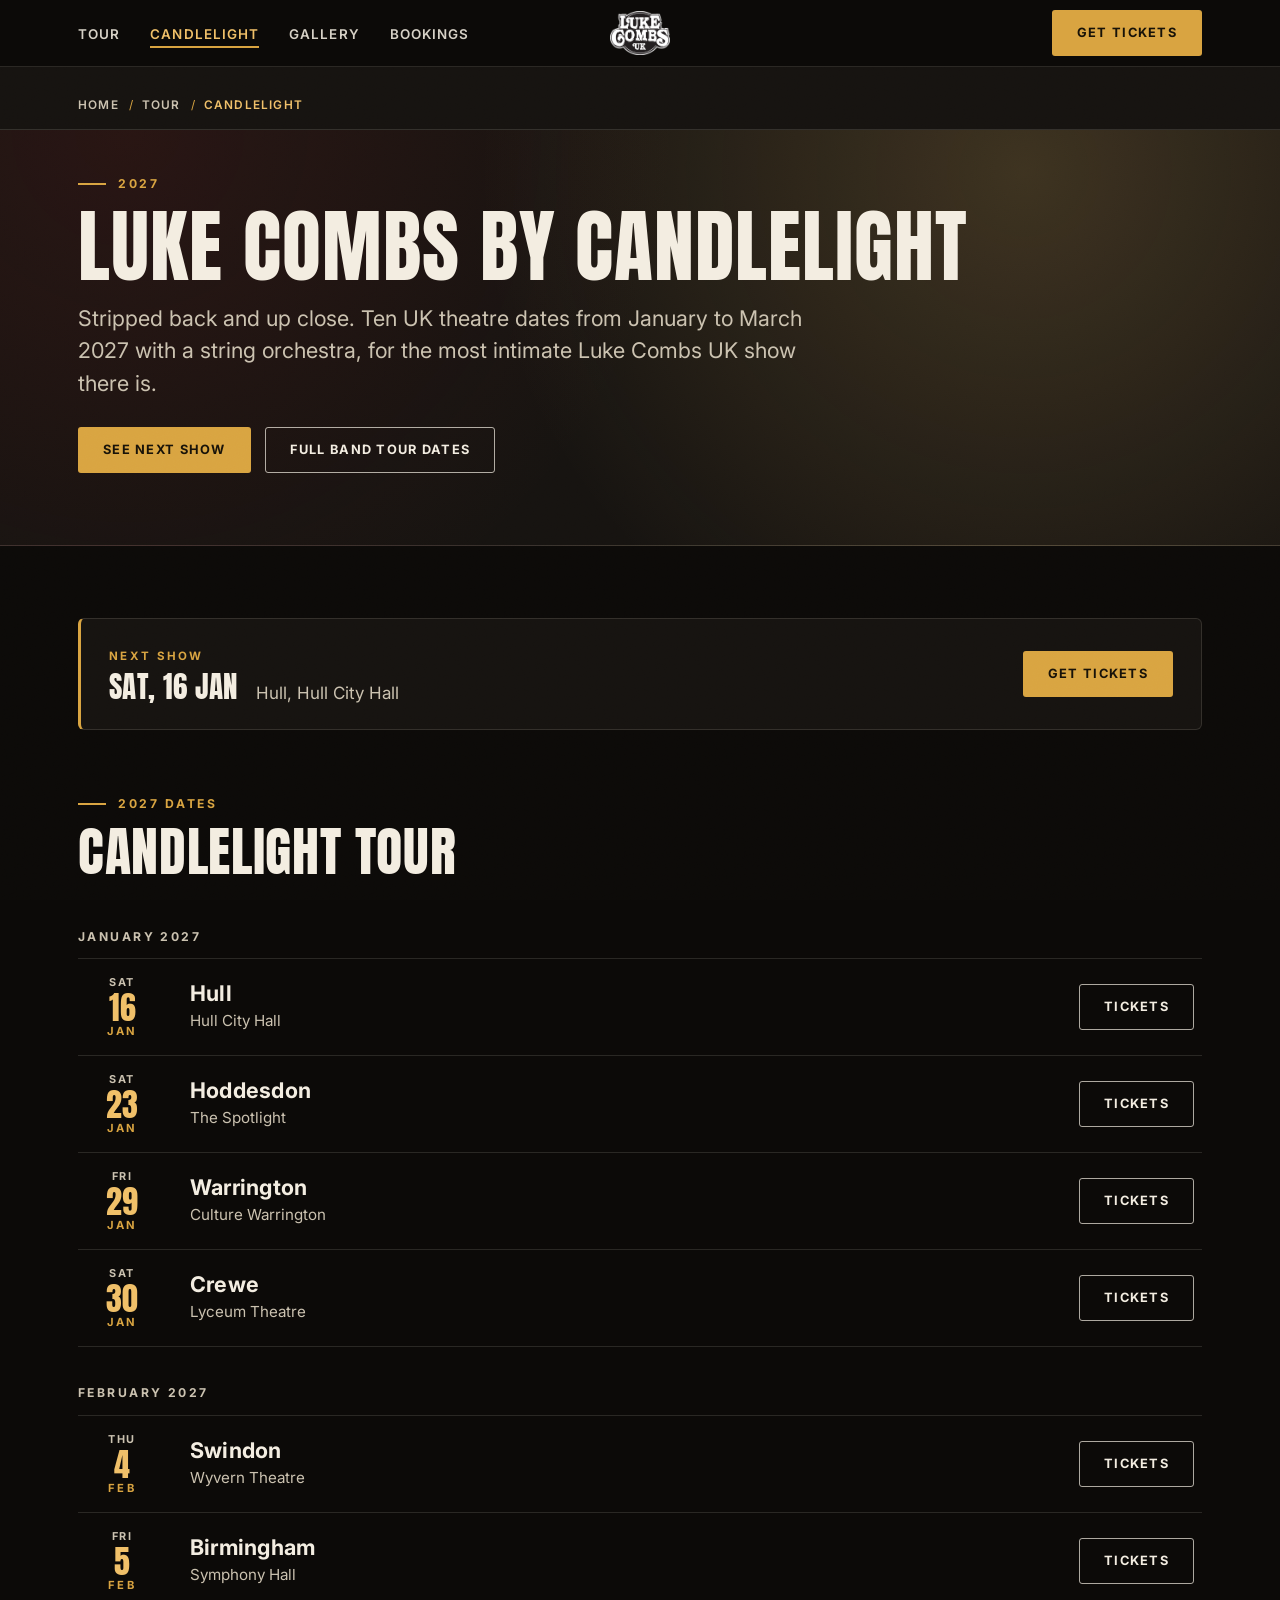
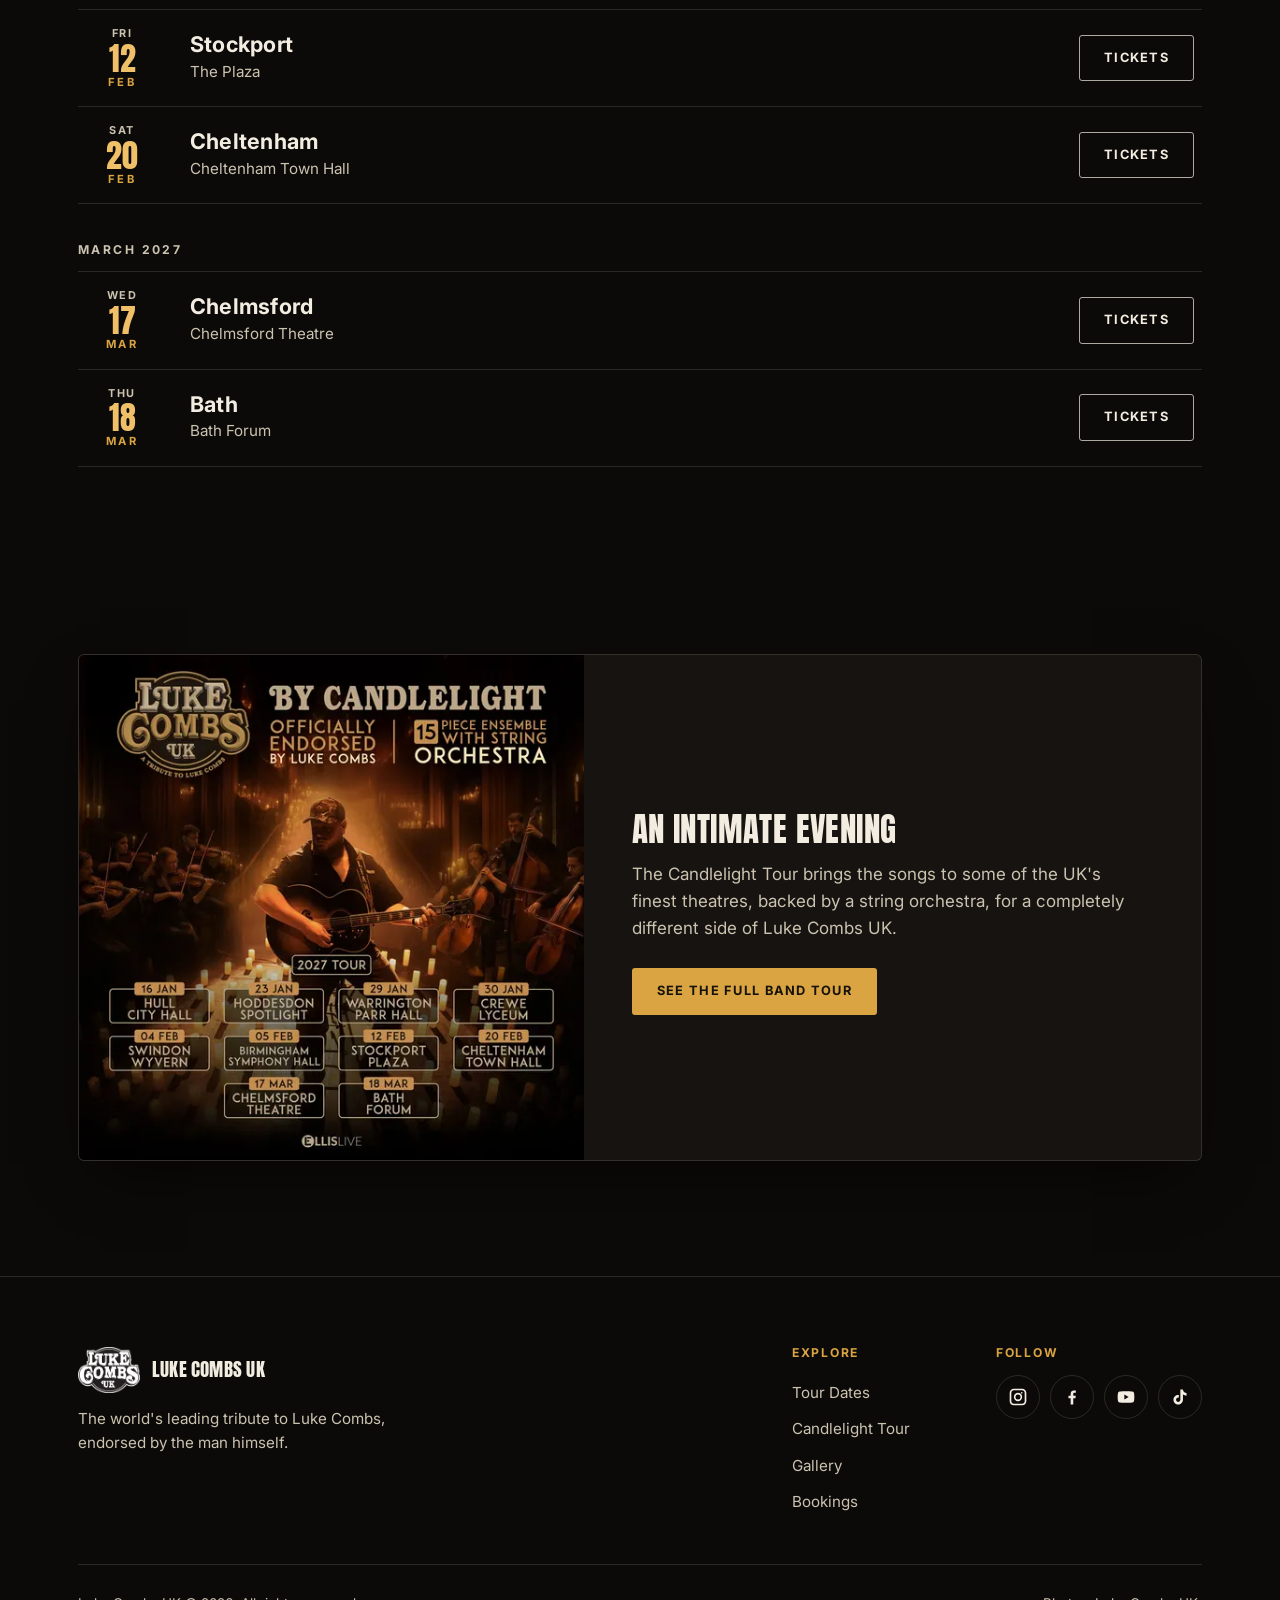
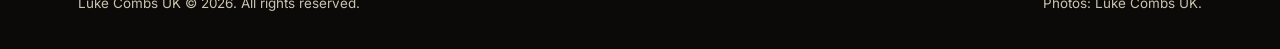
==== commit 0a869cbd: "Update tour info and refresh design with self-hosted hi-res photos Content (verified against lukecom" ====
--- a/candlelight/index.html
+++ b/candlelight/index.html
@@ -1,198 +1,157 @@
 <!doctype html>
-<html lang="en">
+<html lang="en-GB">
 <head>
 <meta charset="UTF-8">
-<meta name="viewport" content="width=device-width, initial-scale=1">
+<meta name="viewport" content="width=device-width, initial-scale=1, viewport-fit=cover">
 <title>Luke Combs By Candlelight 2027 | Luke Combs UK</title>
-<meta name="description" content="Luke Combs UK By Candlelight: an intimate, string-orchestra-backed acoustic evening touring UK theatres in early 2027. See all dates and get tickets.">
-<link rel="canonical" href="https://lukecombsuk.com/candlelight">
+<meta name="description" content="Luke Combs UK By Candlelight: an intimate evening with string orchestra, touring UK theatres from January to March 2027. See all dates and get tickets.">
+<link rel="canonical" href="https://sez0x.github.io/luke-combs-uk-redesign/candlelight/">
 <meta property="og:type" content="website">
-<meta property="og:title" content="Luke Combs By Candlelight 2027">
-<meta property="og:description" content="An intimate, string-orchestra-backed acoustic evening touring UK theatres in early 2027.">
-<meta property="og:image" content="https://lukecombsuk.com/wp-content/uploads/2026/07/Candlelight-Square-Tour-Dates-Web.jpg">
-<meta property="og:url" content="https://lukecombsuk.com/candlelight">
-<link rel="icon" type="image/png" sizes="32x32" href="https://lukecombsuk.com/wp-content/uploads/2024/09/lcuk.png">
-<link rel="apple-touch-icon" href="https://lukecombsuk.com/wp-content/uploads/2024/09/lcuk.png">
+<meta property="og:site_name" content="Luke Combs UK">
+<meta property="og:title" content="Luke Combs By Candlelight 2027 | Luke Combs UK">
+<meta property="og:description" content="Luke Combs UK By Candlelight: an intimate evening with string orchestra, touring UK theatres from January to March 2027. See all dates and get tickets.">
+<meta property="og:image" content="https://sez0x.github.io/luke-combs-uk-redesign/img/Candlelight-Square-Tour-Dates-Web-1080.webp">
+<meta property="og:url" content="https://sez0x.github.io/luke-combs-uk-redesign/candlelight/">
+<meta name="twitter:card" content="summary_large_image">
+<link rel="icon" type="image/png" sizes="32x32" href="../img/icon-32.png">
+<link rel="icon" type="image/png" sizes="192x192" href="../img/icon-192.png">
+<link rel="apple-touch-icon" href="../img/icon-180.png">
 <meta name="theme-color" content="#0c0a08">
-<link rel="stylesheet" href="/css/style.css">
-<script type="application/ld+json">
-{
-  "@context": "https://schema.org",
-  "@type": "BreadcrumbList",
-  "itemListElement": [
-    {"@type":"ListItem","position":1,"name":"Home","item":"https://lukecombsuk.com/"},
-    {"@type":"ListItem","position":2,"name":"Candlelight Tour","item":"https://lukecombsuk.com/candlelight"}
-  ]
-}
-</script>
+<link rel="preconnect" href="https://fonts.googleapis.com">
+<link rel="preconnect" href="https://fonts.gstatic.com" crossorigin>
+<link rel="stylesheet" href="https://fonts.googleapis.com/css2?family=Anton&amp;family=Inter:wght@400;600;700&amp;display=swap">
+<link rel="stylesheet" href="../css/style.css">
 </head>
 <body>
-
+<a class="skip-link" href="#main">Skip to content</a>
 <header class="site-header solid">
   <div class="wrap">
-    <nav class="main-nav">
-      <ul>
-        <li><a href="/tour">Tour</a></li>
-        <li><a href="/gallery">Gallery</a></li>
-        <li><a href="/contact">Bookings</a></li>
-      </ul>
+    <nav class="main-nav" aria-label="Main">
+      <ul><li><a href="../tour/">Tour</a></li><li><a href="../candlelight/" aria-current="page">Candlelight</a></li><li><a href="../gallery/">Gallery</a></li><li><a href="../contact/">Bookings</a></li></ul>
     </nav>
-    <a href="/" class="brand">
-      <img src="https://lukecombsuk.com/wp-content/uploads/2024/09/lcuk.png" alt="Luke Combs UK logo">
-    </a>
-    <div class="header-cta">
-      <a href="/tour" class="btn btn-primary">Get Tickets</a>
-    </div>
-    <button class="nav-toggle" aria-label="Menu" aria-expanded="false" aria-controls="mobile-nav"><span class="hamburger"><span></span><span></span><span></span></span></button>
+    <a href="../" class="brand"><img src="../img/lcuk-logo.png" width="558" height="415" alt="Luke Combs UK, home"></a>
+    <div class="header-cta"><a href="../tour/" class="btn btn-primary">Get Tickets</a></div>
+    <button class="nav-toggle" type="button" aria-label="Open menu" aria-expanded="false" aria-controls="mobile-nav"><span class="hamburger" aria-hidden="true"><span></span><span></span><span></span></span></button>
   </div>
 </header>
 
-<nav class="mobile-nav" id="mobile-nav">
-  <ol class="mobile-nav-links">
-    <li style="--i:0"><a href="/tour"><span class="num">01</span>Tour</a></li>
-    <li style="--i:1"><a href="/candlelight"><span class="num">02</span>Candlelight</a></li>
-    <li style="--i:2"><a href="/gallery"><span class="num">03</span>Gallery</a></li>
-    <li style="--i:3"><a href="/contact"><span class="num">04</span>Bookings</a></li>
-  </ol>
-  <a href="/tour" class="btn btn-primary btn-block mobile-nav-cta">Get Tickets</a>
-  <div class="mobile-nav-social">
-    <a href="https://www.instagram.com/lukecombsuktribute/" aria-label="Instagram">
-      <svg viewBox="0 0 24 24"><defs><radialGradient id="igGradMobile" cx="30%" cy="107%" r="150%"><stop offset="0%" stop-color="#fdf497"/><stop offset="5%" stop-color="#fdf497"/><stop offset="45%" stop-color="#fd5949"/><stop offset="60%" stop-color="#d6249f"/><stop offset="90%" stop-color="#285AEB"/></radialGradient><clipPath id="igClipMobile"><circle cx="12" cy="12" r="12"/></clipPath></defs><g clip-path="url(#igClipMobile)"><rect x="0" y="0" width="24" height="24" fill="url(#igGradMobile)"/></g><g transform="translate(12,12) scale(0.62) translate(-12,-12)"><path fill="#fff" d="M7 2C4.243 2 2 4.243 2 7v10c0 2.757 2.243 5 5 5h10c2.757 0 5-2.243 5-5V7c0-2.757-2.243-5-5-5H7zm10 2c1.654 0 3 1.346 3 3v10c0 1.654-1.346 3-3 3H7c-1.654 0-3-1.346-3-3V7c0-1.654 1.346-3 3-3h10zM12 7a5 5 0 100 10 5 5 0 000-10zm0 2a3 3 0 110 6 3 3 0 010-6zm4.5-3a1 1 0 100 2 1 1 0 000-2z"/></g></svg>
-    </a>
-    <a href="https://www.facebook.com/lukecombsuktribute/" aria-label="Facebook">
-      <svg viewBox="0 0 24 24"><circle cx="12" cy="12" r="12" fill="#1877F2"/><path fill="#fff" d="M13.7 12.6h2l.3-2.6h-2.3V8.4c0-.7.2-1.2 1.3-1.2h1.2V4.9c-.2 0-1-.1-1.9-.1-2 0-3.3 1.2-3.3 3.3v1.9H8.7v2.6H11V19h2.7v-6.4z"/></svg>
-    </a>
-    <a href="https://www.youtube.com/@LukeCombsUK" aria-label="YouTube">
-      <svg viewBox="0 0 24 24"><circle cx="12" cy="12" r="12" fill="#FF0000"/><path fill="#fff" d="M10 8.3l6.2 3.7-6.2 3.7z"/></svg>
-    </a>
-    <a href="https://www.tiktok.com/@lukecombstribute" aria-label="TikTok">
-      <svg viewBox="0 0 24 24"><circle cx="12" cy="12" r="12" fill="#000"/><g transform="translate(12,12) scale(0.62) translate(-12,-12)"><path fill="#25F4EE" transform="translate(-0.9,0.9)" d="M16.6 5.82A4.278 4.278 0 0 1 15.54 3h-3.09v12.4a2.592 2.592 0 0 1-2.59 2.5c-1.42 0-2.6-1.16-2.6-2.6 0-1.72 1.66-3.01 3.37-2.48V9.66c-3.45-.46-6.47 2.22-6.47 5.64 0 3.33 2.76 5.7 5.69 5.7 3.14 0 5.69-2.55 5.69-5.7V9.01a7.35 7.35 0 0 0 4.3 1.38V7.3s-1.88.09-3.24-1.48z"/><path fill="#FE2C55" transform="translate(0.9,-0.9)" d="M16.6 5.82A4.278 4.278 0 0 1 15.54 3h-3.09v12.4a2.592 2.592 0 0 1-2.59 2.5c-1.42 0-2.6-1.16-2.6-2.6 0-1.72 1.66-3.01 3.37-2.48V9.66c-3.45-.46-6.47 2.22-6.47 5.64 0 3.33 2.76 5.7 5.69 5.7 3.14 0 5.69-2.55 5.69-5.7V9.01a7.35 7.35 0 0 0 4.3 1.38V7.3s-1.88.09-3.24-1.48z"/><path fill="#fff" d="M16.6 5.82A4.278 4.278 0 0 1 15.54 3h-3.09v12.4a2.592 2.592 0 0 1-2.59 2.5c-1.42 0-2.6-1.16-2.6-2.6 0-1.72 1.66-3.01 3.37-2.48V9.66c-3.45-.46-6.47 2.22-6.47 5.64 0 3.33 2.76 5.7 5.69 5.7 3.14 0 5.69-2.55 5.69-5.7V9.01a7.35 7.35 0 0 0 4.3 1.38V7.3s-1.88.09-3.24-1.48z"/></g></svg>
-    </a>
-  </div>
+<nav class="mobile-nav" id="mobile-nav" aria-label="Mobile">
+  <ol class="mobile-nav-links"><li style="--i:0"><a href="../tour/"><span class="num" aria-hidden="true">01</span>Tour</a></li><li style="--i:1"><a href="../candlelight/" aria-current="page"><span class="num" aria-hidden="true">02</span>Candlelight</a></li><li style="--i:2"><a href="../gallery/"><span class="num" aria-hidden="true">03</span>Gallery</a></li><li style="--i:3"><a href="../contact/"><span class="num" aria-hidden="true">04</span>Bookings</a></li></ol>
+  <a href="../tour/" class="btn btn-primary btn-block mobile-nav-cta">Get Tickets</a>
+  <ul class="mobile-nav-social">
+<li><a class="social-icon" href="https://www.instagram.com/lukecombsuktribute/" target="_blank" rel="noopener"><span class="sr-only">Instagram</span><svg viewBox="0 0 24 24" aria-hidden="true" focusable="false"><path fill="currentColor" d="M7 2C4.243 2 2 4.243 2 7v10c0 2.757 2.243 5 5 5h10c2.757 0 5-2.243 5-5V7c0-2.757-2.243-5-5-5H7zm10 2c1.654 0 3 1.346 3 3v10c0 1.654-1.346 3-3 3H7c-1.654 0-3-1.346-3-3V7c0-1.654 1.346-3 3-3h10zM12 7a5 5 0 100 10 5 5 0 000-10zm0 2a3 3 0 110 6 3 3 0 010-6zm4.5-3a1 1 0 100 2 1 1 0 000-2z"/></svg></a></li>
+<li><a class="social-icon" href="https://www.facebook.com/lukecombsuktribute/" target="_blank" rel="noopener"><span class="sr-only">Facebook</span><svg viewBox="0 0 24 24" aria-hidden="true" focusable="false"><path fill="currentColor" d="M13.5 21v-7.6h2.6l.4-3h-3V8.5c0-.9.3-1.5 1.5-1.5h1.6V4.3c-.3 0-1.2-.1-2.3-.1-2.3 0-3.9 1.4-3.9 4v2.2H7.8v3h2.6V21h3.1z"/></svg></a></li>
+<li><a class="social-icon" href="https://www.youtube.com/@LukeCombsUK" target="_blank" rel="noopener"><span class="sr-only">YouTube</span><svg viewBox="0 0 24 24" aria-hidden="true" focusable="false"><path fill="currentColor" d="M21.6 7.2a2.5 2.5 0 00-1.8-1.8C18.2 5 12 5 12 5s-6.2 0-7.8.4A2.5 2.5 0 002.4 7.2C2 8.8 2 12 2 12s0 3.2.4 4.8a2.5 2.5 0 001.8 1.8C5.8 19 12 19 12 19s6.2 0 7.8-.4a2.5 2.5 0 001.8-1.8c.4-1.6.4-4.8.4-4.8s0-3.2-.4-4.8zM10 15V9l5.2 3L10 15z"/></svg></a></li>
+<li><a class="social-icon" href="https://www.tiktok.com/@lukecombstribute" target="_blank" rel="noopener"><span class="sr-only">TikTok</span><svg viewBox="0 0 24 24" aria-hidden="true" focusable="false"><path fill="currentColor" d="M16.6 5.82A4.278 4.278 0 0 1 15.54 3h-3.09v12.4a2.592 2.592 0 0 1-2.59 2.5c-1.42 0-2.6-1.16-2.6-2.6 0-1.72 1.66-3.01 3.37-2.48V9.66c-3.45-.46-6.47 2.22-6.47 5.64 0 3.33 2.76 5.7 5.69 5.7 3.14 0 5.69-2.55 5.69-5.7V9.01a7.35 7.35 0 0 0 4.3 1.38V7.3s-1.88.09-3.24-1.48z"/></svg></a></li>
+  </ul>
 </nav>
 
 <nav class="breadcrumbs" aria-label="Breadcrumb">
-  <div class="wrap">
-    <ol>
-      <li><a href="/">Home</a></li>
-      <li><a href="/tour">Tour</a></li>
-      <li aria-current="page">Candlelight</li>
-    </ol>
-  </div>
+  <div class="wrap"><ol><li><a href="../">Home</a></li><li><a href="../tour/">Tour</a></li><li aria-current="page">Candlelight</li></ol></div>
 </nav>
 
-<section class="page-hero" style="padding-top:26px">
+<main id="main">
+<section class="page-hero page-hero-warm">
   <div class="wrap">
-    <span class="brush"></span>
-    <span class="eyebrow">2027</span>
+    <p class="eyebrow">2027</p>
     <h1 class="display">Luke Combs By Candlelight</h1>
-    <p>Stripped back, string-lit, and up close. Ten UK theatre dates from January to March 2027, backed by a full string orchestra for the most intimate Luke Combs UK show there is.</p>
-    <div class="hero-actions" style="margin-top:26px">
+    <p>Stripped back and up close. Ten UK theatre dates from January to March 2027 with a string orchestra, for the most intimate Luke Combs UK show there is.</p>
+    <div class="hero-actions">
       <a href="#next" class="btn btn-primary">See Next Show</a>
-      <a href="/tour" class="btn btn-outline">Full Band Tour Dates</a>
+      <a href="../tour/" class="btn btn-outline">Full Band Tour Dates</a>
     </div>
   </div>
 </section>
 
-<section style="padding-top:64px">
+<section class="tour-section" aria-labelledby="cl27">
   <div class="wrap">
-
-    <div class="next-show" id="next">
-      <div>
-        <span class="label">Next Show</span>
-        <div class="info">
-          <span class="date display">Jan 16</span>
-          <span class="venue">Hull, Hull City Hall</span>
-        </div>
-      </div>
-      <a href="https://www.hulltheatres.co.uk/theatre-events/luke-combs-uk-by-candlelight-with-string-orchestra" class="btn btn-primary" target="_blank" rel="noopener">Get Tickets</a>
-    </div>
-
+    <div class="next-show" id="next" data-next-show>
+  <div>
+    <span class="label">Next show</span>
+    <p class="info"><time class="date display" datetime="2027-01-16" data-next-date>Sat 16 Jan</time>
+    <span class="venue" data-next-venue>Hull, Hull City Hall</span></p>
+  </div>
+  <a href="https://www.hulltheatres.co.uk/theatre-events/luke-combs-uk-by-candlelight-with-string-orchestra" class="btn btn-primary" target="_blank" rel="noopener" data-next-link>Get Tickets</a>
+</div>
     <div class="section-head">
       <div>
-        <span class="brush"></span>
-    <span class="eyebrow">2027 Dates</span>
-        <h2 class="section-title display">Candlelight Tour</h2>
+        <p class="eyebrow">2027 Dates</p>
+        <h2 class="section-title display" id="cl27">Candlelight Tour</h2>
       </div>
     </div>
-
-    <div class="tour-list">
-      <div class="tour-row"><span class="date">Jan 16</span><div class="place"><b>Hull</b><span>Hull City Hall</span></div><a href="https://www.hulltheatres.co.uk/theatre-events/luke-combs-uk-by-candlelight-with-string-orchestra" class="btn btn-outline" target="_blank" rel="noopener">Get Tickets</a></div>
-      <div class="tour-row"><span class="date">Jan 23</span><div class="place"><b>Hoddesdon</b><span>The Spotlight</span></div><a href="https://www.thespotlightvenue.com/whats-on/luke-combs-by-candlelight/515/book/1687" class="btn btn-outline" target="_blank" rel="noopener">Get Tickets</a></div>
-      <div class="tour-row"><span class="date">Jan 29</span><div class="place"><b>Warrington</b><span>Culture Warrington</span></div><a href="https://culturewarrington.org/whats-on/luke-combs-uk-by-candlelight-with-string-orchestra/" class="btn btn-outline" target="_blank" rel="noopener">Get Tickets</a></div>
-      <div class="tour-row"><span class="date">Jan 30</span><div class="place"><b>Crewe</b><span>Lyceum Theatre</span></div><a href="https://trafalgartickets.com/lyceum-theatre-crewe/en-GB/event/music/luke-combs-uk-tickets" class="btn btn-outline" target="_blank" rel="noopener">Get Tickets</a></div>
-      <div class="tour-row"><span class="date">Feb 4</span><div class="place"><b>Swindon</b><span>Wyvern Theatre</span></div><a href="https://trafalgartickets.com/swindon-theatres/en-GB/event/music/luke-combs-uk-by-candlelight-tickets" class="btn btn-outline" target="_blank" rel="noopener">Get Tickets</a></div>
-      <div class="tour-row"><span class="date">Feb 5</span><div class="place"><b>Birmingham</b><span>Symphony Hall</span></div><a href="https://bmusic.co.uk/events/luke-combs-uk-by-candlelight-with-string-orchestra" class="btn btn-outline" target="_blank" rel="noopener">Get Tickets</a></div>
-      <div class="tour-row"><span class="date">Feb 12</span><div class="place"><b>Stockport</b><span>The Plaza</span></div><a href="https://www.quaytickets.com/stockport/en-GB/shows/luke%20combs%20by%20candlelight%20with%20string%20orchestra/events" class="btn btn-outline" target="_blank" rel="noopener">Get Tickets</a></div>
-      <div class="tour-row"><span class="date">Feb 20</span><div class="place"><b>Cheltenham</b><span>Cheltenham Town Hall</span></div><a href="https://cheltenhamtownhall.org.uk/event/luke-combs-uk-by-candlelight/" class="btn btn-outline" target="_blank" rel="noopener">Get Tickets</a></div>
-      <div class="tour-row"><span class="date">Mar 17</span><div class="place"><b>Chelmsford</b><span>Chelmsford Theatre</span></div><a href="https://www.chelmsfordtheatre.co.uk/events/luke-combs-uk-by-candlelight" class="btn btn-outline" target="_blank" rel="noopener">Get Tickets</a></div>
-      <div class="tour-row"><span class="date">Mar 18</span><div class="place"><b>Bath</b><span>Bath Forum</span></div><a href="https://bathforum.ticketline.co.uk/order/tickets/13380726/luke-combs-uk-by-candlelight-with-string-orchestra-bath-forum-2027-03-18-19-30-00" class="btn btn-outline" target="_blank" rel="noopener">Get Tickets</a></div>
+    <div class="tour-months" data-tour>
+<div class="tour-month" data-month="2027-01"><h3 class="tour-month-h">January 2027</h3><ol class="tour-list">
+<li class="tour-row" data-date="2027-01-16" data-city="Hull" data-venue="Hull City Hall" data-url="https://www.hulltheatres.co.uk/theatre-events/luke-combs-uk-by-candlelight-with-string-orchestra"><time class="dateblock" datetime="2027-01-16"><span class="dow">Sat</span><span class="day">16</span><span class="mon">Jan</span></time><div class="place"><b>Hull</b><span>Hull City Hall</span></div><a href="https://www.hulltheatres.co.uk/theatre-events/luke-combs-uk-by-candlelight-with-string-orchestra" class="btn btn-outline" target="_blank" rel="noopener">Tickets<span class="sr-only"> for Hull, Hull City Hall (opens in new tab)</span></a></li>
+<li class="tour-row" data-date="2027-01-23" data-city="Hoddesdon" data-venue="The Spotlight" data-url="https://www.thespotlightvenue.com/whats-on/luke-combs-by-candlelight/515/book/1687"><time class="dateblock" datetime="2027-01-23"><span class="dow">Sat</span><span class="day">23</span><span class="mon">Jan</span></time><div class="place"><b>Hoddesdon</b><span>The Spotlight</span></div><a href="https://www.thespotlightvenue.com/whats-on/luke-combs-by-candlelight/515/book/1687" class="btn btn-outline" target="_blank" rel="noopener">Tickets<span class="sr-only"> for Hoddesdon, The Spotlight (opens in new tab)</span></a></li>
+<li class="tour-row" data-date="2027-01-29" data-city="Warrington" data-venue="Culture Warrington" data-url="https://culturewarrington.org/whats-on/luke-combs-uk-by-candlelight-with-string-orchestra/"><time class="dateblock" datetime="2027-01-29"><span class="dow">Fri</span><span class="day">29</span><span class="mon">Jan</span></time><div class="place"><b>Warrington</b><span>Culture Warrington</span></div><a href="https://culturewarrington.org/whats-on/luke-combs-uk-by-candlelight-with-string-orchestra/" class="btn btn-outline" target="_blank" rel="noopener">Tickets<span class="sr-only"> for Warrington, Culture Warrington (opens in new tab)</span></a></li>
+<li class="tour-row" data-date="2027-01-30" data-city="Crewe" data-venue="Lyceum Theatre" data-url="https://trafalgartickets.com/lyceum-theatre-crewe/en-GB/event/music/luke-combs-uk-tickets"><time class="dateblock" datetime="2027-01-30"><span class="dow">Sat</span><span class="day">30</span><span class="mon">Jan</span></time><div class="place"><b>Crewe</b><span>Lyceum Theatre</span></div><a href="https://trafalgartickets.com/lyceum-theatre-crewe/en-GB/event/music/luke-combs-uk-tickets" class="btn btn-outline" target="_blank" rel="noopener">Tickets<span class="sr-only"> for Crewe, Lyceum Theatre (opens in new tab)</span></a></li>
+</ol></div>
+<div class="tour-month" data-month="2027-02"><h3 class="tour-month-h">February 2027</h3><ol class="tour-list">
+<li class="tour-row" data-date="2027-02-04" data-city="Swindon" data-venue="Wyvern Theatre" data-url="https://trafalgartickets.com/swindon-theatres/en-GB/event/music/luke-combs-uk-by-candlelight-tickets"><time class="dateblock" datetime="2027-02-04"><span class="dow">Thu</span><span class="day">4</span><span class="mon">Feb</span></time><div class="place"><b>Swindon</b><span>Wyvern Theatre</span></div><a href="https://trafalgartickets.com/swindon-theatres/en-GB/event/music/luke-combs-uk-by-candlelight-tickets" class="btn btn-outline" target="_blank" rel="noopener">Tickets<span class="sr-only"> for Swindon, Wyvern Theatre (opens in new tab)</span></a></li>
+<li class="tour-row" data-date="2027-02-05" data-city="Birmingham" data-venue="Symphony Hall" data-url="https://bmusic.co.uk/events/luke-combs-uk-by-candlelight-with-string-orchestra"><time class="dateblock" datetime="2027-02-05"><span class="dow">Fri</span><span class="day">5</span><span class="mon">Feb</span></time><div class="place"><b>Birmingham</b><span>Symphony Hall</span></div><a href="https://bmusic.co.uk/events/luke-combs-uk-by-candlelight-with-string-orchestra" class="btn btn-outline" target="_blank" rel="noopener">Tickets<span class="sr-only"> for Birmingham, Symphony Hall (opens in new tab)</span></a></li>
+<li class="tour-row" data-date="2027-02-12" data-city="Stockport" data-venue="The Plaza" data-url="https://www.quaytickets.com/stockport/en-GB/shows/luke%20combs%20by%20candlelight%20with%20string%20orchestra/events"><time class="dateblock" datetime="2027-02-12"><span class="dow">Fri</span><span class="day">12</span><span class="mon">Feb</span></time><div class="place"><b>Stockport</b><span>The Plaza</span></div><a href="https://www.quaytickets.com/stockport/en-GB/shows/luke%20combs%20by%20candlelight%20with%20string%20orchestra/events" class="btn btn-outline" target="_blank" rel="noopener">Tickets<span class="sr-only"> for Stockport, The Plaza (opens in new tab)</span></a></li>
+<li class="tour-row" data-date="2027-02-20" data-city="Cheltenham" data-venue="Cheltenham Town Hall" data-url="https://cheltenhamtownhall.org.uk/event/luke-combs-uk-by-candlelight/"><time class="dateblock" datetime="2027-02-20"><span class="dow">Sat</span><span class="day">20</span><span class="mon">Feb</span></time><div class="place"><b>Cheltenham</b><span>Cheltenham Town Hall</span></div><a href="https://cheltenhamtownhall.org.uk/event/luke-combs-uk-by-candlelight/" class="btn btn-outline" target="_blank" rel="noopener">Tickets<span class="sr-only"> for Cheltenham, Cheltenham Town Hall (opens in new tab)</span></a></li>
+</ol></div>
+<div class="tour-month" data-month="2027-03"><h3 class="tour-month-h">March 2027</h3><ol class="tour-list">
+<li class="tour-row" data-date="2027-03-17" data-city="Chelmsford" data-venue="Chelmsford Theatre" data-url="https://www.chelmsfordtheatre.co.uk/events/luke-combs-uk-by-candlelight"><time class="dateblock" datetime="2027-03-17"><span class="dow">Wed</span><span class="day">17</span><span class="mon">Mar</span></time><div class="place"><b>Chelmsford</b><span>Chelmsford Theatre</span></div><a href="https://www.chelmsfordtheatre.co.uk/events/luke-combs-uk-by-candlelight" class="btn btn-outline" target="_blank" rel="noopener">Tickets<span class="sr-only"> for Chelmsford, Chelmsford Theatre (opens in new tab)</span></a></li>
+<li class="tour-row" data-date="2027-03-18" data-city="Bath" data-venue="Bath Forum" data-url="https://bathforum.ticketline.co.uk/order/tickets/13380726/luke-combs-uk-by-candlelight-with-string-orchestra-bath-forum-2027-03-18-19-30-00"><time class="dateblock" datetime="2027-03-18"><span class="dow">Thu</span><span class="day">18</span><span class="mon">Mar</span></time><div class="place"><b>Bath</b><span>Bath Forum</span></div><a href="https://bathforum.ticketline.co.uk/order/tickets/13380726/luke-combs-uk-by-candlelight-with-string-orchestra-bath-forum-2027-03-18-19-30-00" class="btn btn-outline" target="_blank" rel="noopener">Tickets<span class="sr-only"> for Bath, Bath Forum (opens in new tab)</span></a></li>
+</ol></div>
     </div>
+    <p class="tour-empty" hidden>New dates coming soon. Follow us on socials for announcements.</p>
   </div>
 </section>
 
-<section style="padding-top:20px">
+<section class="tour-section">
   <div class="wrap">
     <div class="watch-panel watch-panel-wide">
-      <div class="watch-media" style="cursor:default">
-        <img src="https://lukecombsuk.com/wp-content/uploads/2026/07/Candlelight-Square-Tour-Dates-Web.jpg" alt="Luke Combs By Candlelight 2027 tour poster">
-      </div>
+      <div class="watch-media"><picture><source type="image/webp" srcset="../img/Candlelight-Square-Tour-Dates-Web-540.webp 540w, ../img/Candlelight-Square-Tour-Dates-Web-1080.webp 1080w" sizes="(max-width: 920px) 92vw, 520px"><img src="../img/Candlelight-Square-Tour-Dates-Web-1080.jpg" width="1080" height="1080" alt="Luke Combs UK By Candlelight 2027 tour poster" loading="lazy" decoding="async"></picture></div>
       <div class="watch-info">
-        <h3>An Intimate Acoustic Evening</h3>
-        <p>Stripped back, string-lit, and up close. The Candlelight Tour brings the songs to some of the UK's finest theatre rooms, backed by a full string orchestra, for a completely different side of Luke Combs UK.</p>
-        <a href="/tour" class="btn btn-primary">See The Full Band Tour</a>
+        <h2 class="display">An Intimate Evening</h2>
+        <p>The Candlelight Tour brings the songs to some of the UK's finest theatres, backed by a string orchestra, for a completely different side of Luke Combs UK.</p>
+        <a href="../tour/" class="btn btn-primary">See The Full Band Tour</a>
       </div>
     </div>
   </div>
 </section>
+</main>
 
 <footer class="site-footer">
   <div class="wrap">
     <div class="footer-top">
       <div>
         <div class="footer-brand">
-          <img src="https://lukecombsuk.com/wp-content/uploads/2024/09/lcuk.png" alt="Luke Combs UK">
-          <span class="brand-text display" style="font-size:1.2rem">Luke Combs UK</span>
+          <img src="../img/lcuk-logo.png" width="558" height="415" alt="" loading="lazy">
+          <span class="brand-text display">Luke Combs UK</span>
         </div>
         <p class="footer-tagline">The world's leading tribute to Luke Combs, endorsed by the man himself.</p>
       </div>
       <div class="footer-links">
+        <nav class="footer-col" aria-label="Footer">
+          <h2 class="footer-h">Explore</h2>
+          <a href="../tour/">Tour Dates</a>
+          <a href="../candlelight/">Candlelight Tour</a>
+          <a href="../gallery/">Gallery</a>
+          <a href="../contact/">Bookings</a>
+        </nav>
         <div class="footer-col">
-          <h4>Explore</h4>
-          <a href="/tour">Tour Dates</a>
-          <a href="/candlelight">Candlelight Tour</a>
-          <a href="/gallery">Gallery</a>
-          <a href="/contact">Bookings</a>
-        </div>
-        <div class="footer-col">
-          <h4>Follow</h4>
-          <div class="footer-social-row">
-            <a class="footer-social" href="https://www.instagram.com/lukecombsuktribute/" aria-label="Instagram">
-              <svg viewBox="0 0 24 24"><defs><radialGradient id="igGradFooter" cx="30%" cy="107%" r="150%"><stop offset="0%" stop-color="#fdf497"/><stop offset="5%" stop-color="#fdf497"/><stop offset="45%" stop-color="#fd5949"/><stop offset="60%" stop-color="#d6249f"/><stop offset="90%" stop-color="#285AEB"/></radialGradient><clipPath id="igClipFooter"><circle cx="12" cy="12" r="12"/></clipPath></defs><g clip-path="url(#igClipFooter)"><rect x="0" y="0" width="24" height="24" fill="url(#igGradFooter)"/></g><g transform="translate(12,12) scale(0.62) translate(-12,-12)"><path fill="#fff" d="M7 2C4.243 2 2 4.243 2 7v10c0 2.757 2.243 5 5 5h10c2.757 0 5-2.243 5-5V7c0-2.757-2.243-5-5-5H7zm10 2c1.654 0 3 1.346 3 3v10c0 1.654-1.346 3-3 3H7c-1.654 0-3-1.346-3-3V7c0-1.654 1.346-3 3-3h10zM12 7a5 5 0 100 10 5 5 0 000-10zm0 2a3 3 0 110 6 3 3 0 010-6zm4.5-3a1 1 0 100 2 1 1 0 000-2z"/></g></svg>
-            </a>
-            <a class="footer-social" href="https://www.facebook.com/lukecombsuktribute/" aria-label="Facebook">
-              <svg viewBox="0 0 24 24"><circle cx="12" cy="12" r="12" fill="#1877F2"/><path fill="#fff" d="M13.7 12.6h2l.3-2.6h-2.3V8.4c0-.7.2-1.2 1.3-1.2h1.2V4.9c-.2 0-1-.1-1.9-.1-2 0-3.3 1.2-3.3 3.3v1.9H8.7v2.6H11V19h2.7v-6.4z"/></svg>
-            </a>
-            <a class="footer-social" href="https://www.youtube.com/@LukeCombsUK" aria-label="YouTube">
-              <svg viewBox="0 0 24 24"><circle cx="12" cy="12" r="12" fill="#FF0000"/><path fill="#fff" d="M10 8.3l6.2 3.7-6.2 3.7z"/></svg>
-            </a>
-            <a class="footer-social" href="https://www.tiktok.com/@lukecombstribute" aria-label="TikTok">
-              <svg viewBox="0 0 24 24"><circle cx="12" cy="12" r="12" fill="#000"/><g transform="translate(12,12) scale(0.62) translate(-12,-12)"><path fill="#25F4EE" transform="translate(-0.9,0.9)" d="M16.6 5.82A4.278 4.278 0 0 1 15.54 3h-3.09v12.4a2.592 2.592 0 0 1-2.59 2.5c-1.42 0-2.6-1.16-2.6-2.6 0-1.72 1.66-3.01 3.37-2.48V9.66c-3.45-.46-6.47 2.22-6.47 5.64 0 3.33 2.76 5.7 5.69 5.7 3.14 0 5.69-2.55 5.69-5.7V9.01a7.35 7.35 0 0 0 4.3 1.38V7.3s-1.88.09-3.24-1.48z"/><path fill="#FE2C55" transform="translate(0.9,-0.9)" d="M16.6 5.82A4.278 4.278 0 0 1 15.54 3h-3.09v12.4a2.592 2.592 0 0 1-2.59 2.5c-1.42 0-2.6-1.16-2.6-2.6 0-1.72 1.66-3.01 3.37-2.48V9.66c-3.45-.46-6.47 2.22-6.47 5.64 0 3.33 2.76 5.7 5.69 5.7 3.14 0 5.69-2.55 5.69-5.7V9.01a7.35 7.35 0 0 0 4.3 1.38V7.3s-1.88.09-3.24-1.48z"/><path fill="#fff" d="M16.6 5.82A4.278 4.278 0 0 1 15.54 3h-3.09v12.4a2.592 2.592 0 0 1-2.59 2.5c-1.42 0-2.6-1.16-2.6-2.6 0-1.72 1.66-3.01 3.37-2.48V9.66c-3.45-.46-6.47 2.22-6.47 5.64 0 3.33 2.76 5.7 5.69 5.7 3.14 0 5.69-2.55 5.69-5.7V9.01a7.35 7.35 0 0 0 4.3 1.38V7.3s-1.88.09-3.24-1.48z"/></g></svg>
-            </a>
-          </div>
+          <h2 class="footer-h">Follow</h2>
+          <ul class="footer-social-row">
+<li><a class="social-icon" href="https://www.instagram.com/lukecombsuktribute/" target="_blank" rel="noopener"><span class="sr-only">Instagram</span><svg viewBox="0 0 24 24" aria-hidden="true" focusable="false"><path fill="currentColor" d="M7 2C4.243 2 2 4.243 2 7v10c0 2.757 2.243 5 5 5h10c2.757 0 5-2.243 5-5V7c0-2.757-2.243-5-5-5H7zm10 2c1.654 0 3 1.346 3 3v10c0 1.654-1.346 3-3 3H7c-1.654 0-3-1.346-3-3V7c0-1.654 1.346-3 3-3h10zM12 7a5 5 0 100 10 5 5 0 000-10zm0 2a3 3 0 110 6 3 3 0 010-6zm4.5-3a1 1 0 100 2 1 1 0 000-2z"/></svg></a></li>
+<li><a class="social-icon" href="https://www.facebook.com/lukecombsuktribute/" target="_blank" rel="noopener"><span class="sr-only">Facebook</span><svg viewBox="0 0 24 24" aria-hidden="true" focusable="false"><path fill="currentColor" d="M13.5 21v-7.6h2.6l.4-3h-3V8.5c0-.9.3-1.5 1.5-1.5h1.6V4.3c-.3 0-1.2-.1-2.3-.1-2.3 0-3.9 1.4-3.9 4v2.2H7.8v3h2.6V21h3.1z"/></svg></a></li>
+<li><a class="social-icon" href="https://www.youtube.com/@LukeCombsUK" target="_blank" rel="noopener"><span class="sr-only">YouTube</span><svg viewBox="0 0 24 24" aria-hidden="true" focusable="false"><path fill="currentColor" d="M21.6 7.2a2.5 2.5 0 00-1.8-1.8C18.2 5 12 5 12 5s-6.2 0-7.8.4A2.5 2.5 0 002.4 7.2C2 8.8 2 12 2 12s0 3.2.4 4.8a2.5 2.5 0 001.8 1.8C5.8 19 12 19 12 19s6.2 0 7.8-.4a2.5 2.5 0 001.8-1.8c.4-1.6.4-4.8.4-4.8s0-3.2-.4-4.8zM10 15V9l5.2 3L10 15z"/></svg></a></li>
+<li><a class="social-icon" href="https://www.tiktok.com/@lukecombstribute" target="_blank" rel="noopener"><span class="sr-only">TikTok</span><svg viewBox="0 0 24 24" aria-hidden="true" focusable="false"><path fill="currentColor" d="M16.6 5.82A4.278 4.278 0 0 1 15.54 3h-3.09v12.4a2.592 2.592 0 0 1-2.59 2.5c-1.42 0-2.6-1.16-2.6-2.6 0-1.72 1.66-3.01 3.37-2.48V9.66c-3.45-.46-6.47 2.22-6.47 5.64 0 3.33 2.76 5.7 5.69 5.7 3.14 0 5.69-2.55 5.69-5.7V9.01a7.35 7.35 0 0 0 4.3 1.38V7.3s-1.88.09-3.24-1.48z"/></svg></a></li>
+          </ul>
         </div>
       </div>
     </div>
     <div class="footer-bottom">
-      <small>Luke Combs UK © 2026. All rights reserved.</small>
+      <small>Luke Combs UK &copy; 2026. All rights reserved.</small>
+      <small>Photos: Luke Combs UK.</small>
     </div>
   </div>
 </footer>
+<div class="sticky-mobile-cta"><a href="#next" class="btn btn-primary btn-block">Tickets for the next show</a></div>
 
-<div class="sticky-mobile-cta">
-  <a href="#next" class="btn btn-primary btn-block">Get Tickets For The Next Show</a>
-</div>
-
-<script src="/js/main.js"></script>
+<script src="../js/main.js" defer></script>
 </body>
 </html>
--- a/css/style.css
+++ b/css/style.css
@@ -1,566 +1,386 @@
-/* Luke Combs UK redesign design system */
-
-@import url('https://fonts.googleapis.com/css2?family=Anton&family=Inter:wght@400;500;600;700;800&display=swap');
+/* Luke Combs UK: design system
+   Same identity as before (warm near-black, stage gold, Anton + Inter), refined:
+   fluid type, calmer spacing, accessible focus states, responsive images. */
 
 :root{
   --ink:#f3ede1;
-  --ink-dim:#c9c0ae;
+  --ink-dim:#cbc2b0;          /* 10:1 on --ground */
   --ground:#0c0a08;
   --ground-2:#161310;
   --ground-3:#201b16;
-  --line:rgba(243,237,225,.12);
-  --gold:#d9a441;
+  --line:rgba(243,237,225,.13);
+  --gold:#d9a441;             /* 8.6:1 on --ground */
   --gold-bright:#f0c069;
   --red:#c8262c;
-  --shadow: 0 20px 60px rgba(0,0,0,.5);
-  --container: 1180px;
+  --shadow:0 24px 60px -20px rgba(0,0,0,.7);
+  --container:1180px;
+  --radius:6px;
+  --step-0:clamp(1rem, .96rem + .2vw, 1.0625rem);
+  --step-1:clamp(1.15rem, 1.05rem + .45vw, 1.35rem);
+  --step-3:clamp(2.1rem, 1.5rem + 2.6vw, 3.4rem);
+  --step-5:clamp(2.6rem, 1.4rem + 6vw, 6.6rem);
+  --section:clamp(72px, 9vw, 120px);
+  --ease:cubic-bezier(.2,.7,.2,1);
 }
 
 *{box-sizing:border-box;margin:0;padding:0}
-html{scroll-behavior:smooth}
+html{scroll-behavior:smooth;-webkit-text-size-adjust:100%}
 body{
-  background:var(--ground);
-  color:var(--ink);
-  font-family:'Inter',system-ui,sans-serif;
-  line-height:1.5;
-  -webkit-font-smoothing:antialiased;
+  background:var(--ground); color:var(--ink);
+  font-family:'Inter',system-ui,-apple-system,'Segoe UI',sans-serif;
+  font-size:var(--step-0); line-height:1.6;
+  -webkit-font-smoothing:antialiased; text-rendering:optimizeLegibility;
   position:relative;
 }
-/* subtle film-grain, keeps the dark palette from reading as a flat gradient stock template */
+/* film grain keeps the dark ground from reading as a flat template gradient */
 body::before{
-  content:"";
-  position:fixed; inset:0; z-index:1; pointer-events:none;
+  content:""; position:fixed; inset:0; z-index:1; pointer-events:none;
   opacity:.05; mix-blend-mode:overlay;
   background-image:url("data:image/svg+xml,%3Csvg xmlns='http://www.w3.org/2000/svg' width='120' height='120'%3E%3Cfilter id='n'%3E%3CfeTurbulence type='fractalNoise' baseFrequency='0.9' numOctaves='2' stitchTiles='stitch'/%3E%3C/filter%3E%3Crect width='100%25' height='100%25' filter='url(%23n)'/%3E%3C/svg%3E");
 }
-
-.brush{
-  display:block; width:44px; height:4px; border-radius:2px;
-  background:var(--gold); margin-bottom:16px;
-}
-.section-head .brush, .page-hero .brush{margin-bottom:12px}
-img{max-width:100%;display:block}
+img{max-width:100%;height:auto;display:block}
+picture{display:contents}
 a{color:inherit;text-decoration:none}
-.wrap{max-width:var(--container);margin:0 auto;padding:0 24px}
+ul,ol{list-style:none}
+button{font:inherit;color:inherit}
+.wrap{max-width:var(--container);margin:0 auto;padding:0 clamp(18px,4vw,28px)}
+p a{color:var(--gold-bright);text-decoration:underline;text-underline-offset:3px}
+
+/* accessibility helpers */
+.sr-only{position:absolute!important;width:1px;height:1px;padding:0;margin:-1px;overflow:hidden;clip:rect(0,0,0,0);white-space:nowrap;border:0}
+.skip-link{position:absolute;left:12px;top:-60px;z-index:400;background:var(--gold);color:#171208;padding:10px 16px;border-radius:4px;font-weight:700}
+.skip-link:focus{top:12px}
+:focus-visible{outline:2px solid var(--gold-bright);outline-offset:3px;border-radius:2px}
+[hidden]{display:none!important}
 
 .display{
-  font-family:'Anton',sans-serif;
-  font-weight:400;
-  text-transform:uppercase;
-  letter-spacing:.01em;
-  line-height:.95;
-}
-
+  font-family:'Anton',Impact,'Arial Narrow',sans-serif; font-weight:400;
+  text-transform:uppercase; letter-spacing:.012em; line-height:.98;
+}
 .eyebrow{
-  font-size:.78rem;
-  font-weight:700;
-  letter-spacing:.22em;
-  text-transform:uppercase;
+  display:flex; align-items:center; gap:12px;
+  font-size:.76rem; font-weight:700; letter-spacing:.22em; text-transform:uppercase;
   color:var(--gold);
 }
+.eyebrow::before{content:""; width:28px; height:2px; background:currentColor; flex-shrink:0}
+.muted{color:var(--ink-dim)}
 
 /* ---------- Header ---------- */
 .site-header{
   position:fixed; inset:0 0 auto 0; z-index:250;
-  padding:18px 0;
+  padding:calc(18px + env(safe-area-inset-top)) 0 18px;
   transition:background .3s ease, padding .3s ease, border-color .3s ease;
   border-bottom:1px solid transparent;
-}
-.site-header.solid{
-  background:rgba(12,10,8,.92);
-  backdrop-filter:blur(10px);
-  padding:12px 0;
-  border-color:var(--line);
-}
-.site-header .wrap{
-  display:grid;
-  grid-template-columns:1fr auto 1fr;
-  align-items:center;
-  gap:16px;
-}
-.brand{
-  grid-column:2;
-  display:flex; align-items:center; gap:10px;
-  justify-self:center;
-}
-.brand img{height:40px;width:auto}
-.brand .brand-text{
-  font-family:'Anton',sans-serif;
-  font-size:1.05rem;
-  letter-spacing:.04em;
-  text-transform:uppercase;
-  color:var(--ink);
-  white-space:nowrap;
-}
+  transform:translateZ(0); will-change:transform; /* iOS fixed-header clipping fix */
+}
+.site-header.solid,.site-header.scrolled{
+  background:rgba(12,10,8,.93); backdrop-filter:blur(10px); -webkit-backdrop-filter:blur(10px);
+  padding-top:calc(10px + env(safe-area-inset-top)); padding-bottom:10px; border-color:var(--line);
+}
+.site-header .wrap{display:grid; grid-template-columns:1fr auto 1fr; align-items:center; gap:16px}
+.brand{grid-column:2; justify-self:center; display:flex}
+.brand img{height:44px; width:auto}
 .main-nav{grid-column:1; justify-self:start}
-.main-nav ul{list-style:none; display:flex; gap:28px}
-.main-nav a{
-  font-size:.86rem; font-weight:600; letter-spacing:.06em; text-transform:uppercase;
-  color:var(--ink); opacity:.85; position:relative; padding:4px 0;
-}
-.main-nav a:hover{opacity:1; color:var(--gold-bright)}
-.main-nav a.active{color:var(--gold-bright); opacity:1}
-
-.header-cta{grid-column:3; justify-self:end; display:flex; align-items:center; gap:14px}
-.icon-links{display:flex; gap:14px}
-.icon-links a{opacity:.8}
-.icon-links a:hover{opacity:1; color:var(--gold-bright)}
-.icon-links svg{width:18px;height:18px;display:block}
+.main-nav ul{display:flex; gap:30px}
+.main-nav a{font-size:.84rem; font-weight:600; letter-spacing:.08em; text-transform:uppercase; padding:6px 0; position:relative; opacity:.88}
+.main-nav a::after{content:""; position:absolute; left:0; right:0; bottom:0; height:2px; background:var(--gold); transform:scaleX(0); transform-origin:left; transition:transform .3s var(--ease)}
+.main-nav a:hover,.main-nav a[aria-current]{opacity:1; color:var(--gold-bright)}
+.main-nav a:hover::after,.main-nav a[aria-current]::after{transform:scaleX(1)}
+.header-cta{grid-column:3; justify-self:end}
 
 .btn{
   display:inline-flex; align-items:center; justify-content:center; gap:8px;
-  padding:12px 22px;
-  font-size:.82rem; font-weight:700; letter-spacing:.08em; text-transform:uppercase;
-  border-radius:3px;
-  border:1px solid transparent;
-  cursor:pointer;
+  min-height:46px; padding:12px 24px; border-radius:3px;
+  font-size:.8rem; font-weight:700; letter-spacing:.1em; text-transform:uppercase;
+  border:1.5px solid transparent; cursor:pointer; white-space:nowrap;
   transition:transform .15s ease, background .2s ease, border-color .2s ease, color .2s ease;
-  white-space:nowrap;
 }
 .btn:hover{transform:translateY(-2px)}
 .btn-primary{background:var(--gold); color:#171208}
 .btn-primary:hover{background:var(--gold-bright)}
-.btn-outline{border-color:var(--ink); color:var(--ink)}
+.btn-outline{border-color:rgba(243,237,225,.7); color:var(--ink)}
 .btn-outline:hover{border-color:var(--gold-bright); color:var(--gold-bright)}
 .btn-block{width:100%}
 
-.nav-toggle{display:none; background:none; border:0; padding:8px; margin:-8px; cursor:pointer; -webkit-tap-highlight-color:transparent}
+.nav-toggle{display:none; background:none; border:0; padding:12px; margin:-12px; cursor:pointer; -webkit-tap-highlight-color:transparent}
 .hamburger{position:relative; width:24px; height:16px; display:block}
 .hamburger span{position:absolute; left:0; width:100%; height:2px; background:var(--ink); border-radius:2px; transition:transform .35s cubic-bezier(.65,0,.35,1), opacity .2s ease .1s, top .35s cubic-bezier(.65,0,.35,1)}
 .hamburger span:nth-child(1){top:0}
 .hamburger span:nth-child(2){top:7px}
 .hamburger span:nth-child(3){top:14px}
-.nav-toggle[aria-expanded="true"] .hamburger span:nth-child(1){top:7px; transform:rotate(45deg); transition-delay:.1s, 0s, 0s}
-.nav-toggle[aria-expanded="true"] .hamburger span:nth-child(2){opacity:0; transition-delay:0s}
-.nav-toggle[aria-expanded="true"] .hamburger span:nth-child(3){top:7px; transform:rotate(-45deg); transition-delay:.1s, 0s, 0s}
+.nav-toggle[aria-expanded="true"] .hamburger span:nth-child(1){top:7px; transform:rotate(45deg)}
+.nav-toggle[aria-expanded="true"] .hamburger span:nth-child(2){opacity:0}
+.nav-toggle[aria-expanded="true"] .hamburger span:nth-child(3){top:7px; transform:rotate(-45deg)}
 
 /* ---------- Hero ---------- */
-.hero{
-  position:relative;
-  min-height:100svh;
-  display:flex; align-items:flex-end;
-  overflow:hidden;
-  background:#000;
-}
+.hero{position:relative; min-height:100svh; display:flex; align-items:flex-end; overflow:hidden; background:#000}
 .hero-media{position:absolute; inset:0}
-.hero-media img{width:100%; height:100%; object-fit:cover; object-position:center 20%; opacity:.82}
+.hero-media img{width:100%; height:100%; object-fit:cover; object-position:62% 30%; opacity:.9}
 .hero-media::after{
-  content:"";
-  position:absolute; inset:0;
+  content:""; position:absolute; inset:0;
   background:
-    linear-gradient(180deg, rgba(12,10,8,.55) 0%, rgba(12,10,8,.15) 35%, rgba(12,10,8,.55) 70%, var(--ground) 100%),
-    linear-gradient(90deg, rgba(12,10,8,.75) 0%, rgba(12,10,8,0) 45%);
-}
-.hero-content{position:relative; z-index:2; padding-bottom:88px}
-.hero-content .eyebrow{margin-bottom:18px; display:block}
-.hero-title{
-  font-size:clamp(3rem, 8vw, 6.4rem);
-  color:var(--ink);
-  max-width:15ch;
-  text-shadow:0 8px 30px rgba(0,0,0,.5);
-}
+    linear-gradient(180deg, rgba(12,10,8,.6) 0%, rgba(12,10,8,0) 30%, rgba(12,10,8,.35) 62%, var(--ground) 100%),
+    linear-gradient(90deg, rgba(12,10,8,.85) 0%, rgba(12,10,8,.35) 42%, rgba(12,10,8,0) 65%);
+}
+.hero-content{width:100%; position:relative; z-index:2; padding-bottom:clamp(48px,8vh,96px); padding-top:120px}
+.hero-content .eyebrow{margin-bottom:20px}
+.hero-title{font-size:var(--step-5); max-width:13ch; text-shadow:0 8px 30px rgba(0,0,0,.45)}
 .hero-title em{font-style:normal; color:var(--gold-bright)}
-.hero-sub{
-  max-width:52ch;
-  margin-top:22px;
-  color:var(--ink-dim);
-  font-size:1.05rem;
-}
-.hero-actions{display:flex; gap:16px; margin-top:34px; flex-wrap:wrap}
-.hero-scroll{
-  position:absolute; left:24px; bottom:28px; z-index:2;
-  display:flex; flex-direction:column; align-items:center; gap:10px;
-}
-.hero-scroll span:first-child{
-  writing-mode:vertical-rl;
-  font-size:.72rem; letter-spacing:.2em; text-transform:uppercase;
-  color:var(--ink-dim);
-}
-.hero-scroll .scroll-line{width:1px; height:46px; background:var(--ink-dim); flex-shrink:0}
-
-.torn-divider{display:block; width:100%; height:34px; margin-top:-1px; position:relative; z-index:2}
-.torn-divider path{fill:var(--ground)}
+.hero-sub{max-width:50ch; margin-top:22px; color:var(--ink-dim); font-size:var(--step-1); line-height:1.5}
+.hero-actions{display:flex; gap:14px; margin-top:32px; flex-wrap:wrap}
+.hero-next{
+  margin-top:36px; padding-top:18px; border-top:1px solid var(--line);
+  display:flex; gap:16px; align-items:baseline; flex-wrap:wrap; max-width:560px;
+  font-size:.95rem;
+}
+.hero-next .label{font-size:.72rem; font-weight:700; letter-spacing:.2em; text-transform:uppercase; color:var(--gold)}
+.hero-next a{color:var(--ink); text-decoration:none}
+.hero-next a:hover{color:var(--gold-bright)}
+.hero-next time{font-family:'Anton',sans-serif; text-transform:uppercase; letter-spacing:.03em; margin-right:8px}
 
 /* ---------- Sections ---------- */
-section{padding:110px 0}
-.section-head{display:flex; justify-content:space-between; align-items:flex-end; gap:24px; margin-bottom:48px; flex-wrap:wrap}
-.section-title{font-size:clamp(2.2rem,4vw,3.2rem); margin-top:10px}
-.section-link{font-size:.85rem; font-weight:700; letter-spacing:.08em; text-transform:uppercase; color:var(--gold); border-bottom:1px solid var(--gold); padding-bottom:3px}
-.section-link:hover{color:var(--gold-bright); border-color:var(--gold-bright)}
-
-.about-grid{display:grid; grid-template-columns:1.1fr .9fr; gap:64px; align-items:center}
-.about-copy p{color:var(--ink-dim); margin-top:18px; font-size:1.05rem; max-width:52ch}
-.about-media{position:relative}
-.about-media img{border-radius:4px; box-shadow:var(--shadow)}
-.stat-row{display:flex; gap:36px; margin-top:36px; flex-wrap:wrap}
-.stat b{font-family:'Anton',sans-serif; font-size:2.4rem; color:var(--gold-bright); display:block; text-transform:uppercase}
-.stat span{font-size:.78rem; letter-spacing:.1em; text-transform:uppercase; color:var(--ink-dim)}
+section{padding:var(--section) 0; position:relative}
+.section-head{display:flex; justify-content:space-between; align-items:flex-end; gap:24px; margin-bottom:clamp(28px,4vw,48px); flex-wrap:wrap}
+.section-title{font-size:var(--step-3); margin-top:12px}
+.section-link{font-size:.8rem; font-weight:700; letter-spacing:.1em; text-transform:uppercase; color:var(--gold); border-bottom:1px solid currentColor; padding-bottom:3px}
+.section-link:hover{color:var(--gold-bright)}
+
+.about-grid{display:grid; grid-template-columns:1.1fr .9fr; gap:clamp(36px,6vw,80px); align-items:center}
+.about-copy p:not(.eyebrow){color:var(--ink-dim); margin-top:18px; max-width:54ch}
+.about-media{margin:0; position:relative}
+.about-media img{border-radius:var(--radius); box-shadow:var(--shadow); width:100%}
+.about-media::before{content:""; position:absolute; inset:18px -18px -18px 18px; border:1.5px solid var(--gold); border-radius:var(--radius); opacity:.5; z-index:-1}
+.stat-row{display:flex; gap:clamp(24px,4vw,44px); margin-top:36px; flex-wrap:wrap; padding-top:28px; border-top:1px solid var(--line)}
+.stat b{font-family:'Anton',sans-serif; font-weight:400; font-size:clamp(1.8rem,3vw,2.4rem); color:var(--gold-bright); display:block; text-transform:uppercase; line-height:1.1}
+.stat span{font-size:.74rem; font-weight:600; letter-spacing:.12em; text-transform:uppercase; color:var(--ink-dim)}
 
 /* ---------- Tour teaser cards ---------- */
-.tour-teaser-grid{display:grid; grid-template-columns:repeat(2,1fr); gap:28px}
-.tour-card{
-  position:relative; border-radius:6px; overflow:hidden; aspect-ratio:4/5;
-  box-shadow:var(--shadow);
-}
-.tour-card img{width:100%; height:100%; object-fit:cover; transition:transform .5s ease}
-.tour-card:hover img{transform:scale(1.06)}
-.tour-card::after{content:""; position:absolute; inset:0; background:linear-gradient(0deg, rgba(0,0,0,.85) 0%, rgba(0,0,0,.1) 55%)}
-.tour-card-body{position:absolute; left:0; right:0; bottom:0; z-index:2; padding:28px}
-.tour-card-body .eyebrow{margin-bottom:8px}
-.tour-card-body h3{font-family:'Anton',sans-serif; font-size:1.9rem; text-transform:uppercase}
-.tour-card-body p{color:var(--ink-dim); margin-top:6px; font-size:.9rem}
-.tour-card-body .btn{margin-top:16px}
-
-/* next show strip */
+.tour-teaser-grid{display:grid; grid-template-columns:repeat(2,1fr); gap:clamp(16px,2.5vw,28px)}
+.tour-card{position:relative; border-radius:var(--radius); overflow:hidden; aspect-ratio:4/5; box-shadow:var(--shadow); display:block; isolation:isolate}
+.tour-card img{position:absolute; inset:0; width:100%; height:100%; object-fit:cover; transition:transform .6s var(--ease)}
+.tour-card:hover img{transform:scale(1.04)}
+.tour-card::after{content:""; position:absolute; inset:0; background:linear-gradient(0deg, rgba(0,0,0,.9) 0%, rgba(0,0,0,.25) 50%, transparent 70%)}
+.tour-card-body{position:absolute; left:0; right:0; bottom:0; z-index:2; padding:clamp(20px,3vw,32px)}
+.tour-card-body h3{font-family:'Anton',sans-serif; font-weight:400; font-size:clamp(1.6rem,2.5vw,2.1rem); text-transform:uppercase; margin-top:8px}
+.tour-card-body p:not(.eyebrow){color:var(--ink-dim); margin-top:4px; font-size:.95rem}
+.tour-card-body .btn{margin-top:18px}
+
+/* ---------- Next show strip ---------- */
 .next-show{
-  border:1px solid var(--line); border-radius:8px;
-  background:var(--ground-2);
-  padding:22px 28px;
+  border:1px solid var(--line); border-left:3px solid var(--gold); border-radius:var(--radius);
+  background:var(--ground-2); padding:22px 28px;
   display:flex; align-items:center; justify-content:space-between; gap:20px; flex-wrap:wrap;
-  margin-bottom:56px;
-}
-.next-show .label{font-size:.72rem; letter-spacing:.18em; text-transform:uppercase; color:var(--gold)}
-.next-show .info{display:flex; align-items:baseline; gap:18px; flex-wrap:wrap}
-.next-show .date{font-family:'Anton',sans-serif; font-size:1.6rem}
+  margin-bottom:clamp(40px,6vw,64px);
+}
+.next-show .label{font-size:.72rem; font-weight:700; letter-spacing:.2em; text-transform:uppercase; color:var(--gold)}
+.next-show .info{display:flex; align-items:baseline; gap:18px; flex-wrap:wrap; margin-top:4px}
+.next-show .date{font-size:clamp(1.4rem,2.5vw,1.8rem)}
 .next-show .venue{color:var(--ink-dim)}
 
 /* ---------- Tour list ---------- */
-.tour-list{border-top:1px solid var(--line)}
+.tour-section{padding-top:clamp(48px,6vw,72px)}
+.tour-month + .tour-month{margin-top:36px}
+.tour-month-h{font-size:.76rem; font-weight:700; letter-spacing:.2em; text-transform:uppercase; color:var(--ink-dim); padding-bottom:12px; border-bottom:1px solid var(--line)}
 .tour-row{
-  display:grid; grid-template-columns:110px 1fr auto; gap:24px; align-items:center;
-  padding:20px 6px; border-bottom:1px solid var(--line);
-  transition:background .2s ease;
+  display:grid; grid-template-columns:72px 1fr auto; gap:clamp(16px,3vw,32px); align-items:center;
+  padding:18px 8px; border-bottom:1px solid var(--line); transition:background .2s ease;
 }
 .tour-row:hover{background:rgba(217,164,65,.05)}
-.tour-row .date{font-family:'Anton',sans-serif; font-size:1.1rem; color:var(--gold-bright); letter-spacing:.02em}
-.tour-row .place b{display:block; font-size:1.05rem; letter-spacing:.02em}
-.tour-row .place span{color:var(--ink-dim); font-size:.9rem}
-.tour-row .tba{color:var(--ink-dim); font-size:.85rem; letter-spacing:.05em; text-transform:uppercase}
-.tour-filter{display:flex; gap:10px; margin-bottom:8px; flex-wrap:wrap}
+.dateblock{display:grid; justify-items:center; line-height:1; text-align:center; font-variant-numeric:tabular-nums}
+.dateblock .dow{font-size:.68rem; font-weight:700; letter-spacing:.14em; text-transform:uppercase; color:var(--ink-dim)}
+.dateblock .day{font-family:'Anton',sans-serif; font-size:2rem; color:var(--gold-bright); margin:4px 0 2px}
+.dateblock .mon{font-size:.7rem; font-weight:700; letter-spacing:.18em; text-transform:uppercase; color:var(--gold)}
+.tour-row .place b{display:block; font-size:var(--step-1); font-weight:700; letter-spacing:.01em; line-height:1.25}
+.tour-row .place span{color:var(--ink-dim); font-size:.95rem}
+.tour-row .place .country{display:inline-block; margin-left:8px; font-size:.68rem; font-weight:700; letter-spacing:.14em; text-transform:uppercase; color:var(--gold); vertical-align:middle}
+.badge{display:inline-flex; align-items:center; min-height:46px; padding:0 18px; border:1.5px dashed var(--line); border-radius:3px; font-size:.75rem; font-weight:700; letter-spacing:.12em; text-transform:uppercase; color:var(--ink-dim)}
+.tour-filter{display:flex; gap:8px; flex-wrap:wrap}
 .tour-filter button{
   background:none; border:1px solid var(--line); color:var(--ink-dim);
-  padding:8px 16px; border-radius:20px; font-size:.78rem; letter-spacing:.06em; text-transform:uppercase; cursor:pointer;
-}
-.tour-filter button.active, .tour-filter button:hover{border-color:var(--gold); color:var(--gold-bright)}
-
-/* ---------- Video ---------- */
-.watch-panel{
-  display:grid; grid-template-columns:1.2fr .8fr; gap:0;
-  border-radius:10px; overflow:hidden; box-shadow:var(--shadow);
-  background:var(--ground-2);
-}
+  min-height:40px; padding:0 18px; border-radius:20px; font-size:.75rem; font-weight:600; letter-spacing:.08em; text-transform:uppercase; cursor:pointer;
+}
+.tour-filter button[aria-pressed="true"],.tour-filter button:hover{border-color:var(--gold); color:var(--gold-bright)}
+.tour-empty{padding:28px 0; color:var(--ink-dim)}
+
+/* ---------- Watch / feature panel ---------- */
+.watch-panel{display:grid; grid-template-columns:1.2fr .8fr; border-radius:var(--radius); overflow:hidden; box-shadow:var(--shadow); background:var(--ground-2); border:1px solid var(--line)}
 .watch-panel.watch-panel-wide{grid-template-columns:.9fr 1.1fr}
-.watch-media{position:relative; aspect-ratio:16/10}
-.watch-media img{width:100%; height:100%; object-fit:cover}
-.watch-media .play{
-  position:absolute; inset:0; display:flex; align-items:center; justify-content:center;
-  background:linear-gradient(0deg, rgba(0,0,0,.5), rgba(0,0,0,.15));
-}
-.play-btn{
-  width:78px; height:78px; border-radius:50%;
-  background:rgba(243,237,225,.12); border:1px solid rgba(243,237,225,.4);
-  display:flex; align-items:center; justify-content:center;
-  backdrop-filter:blur(6px);
-  transition:transform .2s ease, background .2s ease;
-}
-.watch-media:hover .play-btn{transform:scale(1.08); background:var(--gold)}
+.watch-media{position:relative; display:block; aspect-ratio:16/10; overflow:hidden}
+.watch-panel-wide .watch-media{aspect-ratio:1}
+.watch-media img{width:100%; height:100%; object-fit:cover; transition:transform .6s var(--ease)}
+a.watch-media:hover img{transform:scale(1.03)}
+.watch-media .play{position:absolute; inset:0; display:flex; align-items:flex-end; justify-content:flex-start; padding:clamp(16px,3vw,28px); background:linear-gradient(0deg, rgba(0,0,0,.5), rgba(0,0,0,.1))}
+.play-btn{width:78px; height:78px; border-radius:50%; background:rgba(243,237,225,.14); border:1px solid rgba(243,237,225,.45); display:flex; align-items:center; justify-content:center; backdrop-filter:blur(6px); transition:transform .2s ease, background .2s ease, color .2s ease}
+a.watch-media:hover .play-btn{transform:scale(1.08); background:var(--gold); color:#171208}
 .play-btn svg{width:26px; height:26px; margin-left:4px}
-.watch-info{padding:44px; display:flex; flex-direction:column; justify-content:center}
-.watch-info h3{font-family:'Anton',sans-serif; font-size:1.8rem; text-transform:uppercase; margin-bottom:14px}
-.watch-info p{color:var(--ink-dim); margin-bottom:26px}
-.video-embed-wrap{position:relative; width:100%; aspect-ratio:16/9; background:#000; border-radius:8px; overflow:hidden}
-.video-embed-wrap iframe{position:absolute; inset:0; width:100%; height:100%; border:0}
-
-/* ---------- Gallery ---------- */
-.gallery-bento{
-  position:relative; display:grid;
-  grid-template-columns:repeat(4, 1fr); grid-template-rows:repeat(2, 1fr);
-  gap:14px; height:460px;
-}
-.gallery-bento figure{margin:0; border-radius:8px; overflow:hidden; position:relative}
-.gallery-bento img{width:100%; height:100%; object-fit:cover; display:block; transition:transform .5s ease}
-.gallery-bento:hover img{transform:scale(1.06)}
-.gallery-bento figure:nth-child(1){grid-column:1 / 2; grid-row:1 / 3}
-.gallery-bento figure:nth-child(2){grid-column:2 / 4; grid-row:1 / 2}
-.gallery-bento figure:nth-child(3){grid-column:2 / 4; grid-row:2 / 3}
-.gallery-bento figure:nth-child(4){grid-column:4 / 5; grid-row:1 / 3}
-.bento-cta{
-  position:absolute; inset:0; z-index:2;
-  display:flex; align-items:center; justify-content:center;
-  background:rgba(12,10,8,0);
-  color:var(--ink); font-weight:700; letter-spacing:.05em; text-transform:uppercase; font-size:1rem;
-  opacity:0; transition:opacity .3s ease, background .3s ease;
-  pointer-events:none;
-}
-.gallery-bento:hover .bento-cta{opacity:1; background:rgba(12,10,8,.45)}
-
-.masonry{column-count:3; column-gap:18px}
-.masonry figure{break-inside:avoid; margin:0 0 18px; border-radius:6px; overflow:hidden; position:relative; cursor:zoom-in}
-.masonry img{width:100%; display:block; transition:transform .4s ease}
-.masonry figure:hover img{transform:scale(1.04)}
-.masonry figure::after{content:"";position:absolute;inset:0;box-shadow:inset 0 0 0 1px rgba(243,237,225,.06)}
-
-/* ---------- Gallery carousels ---------- */
+.watch-info{padding:clamp(28px,4vw,48px); display:flex; flex-direction:column; justify-content:center; align-items:flex-start}
+.watch-info h2,.watch-info h3{font-family:'Anton',sans-serif; font-weight:400; font-size:clamp(1.6rem,2.6vw,2.2rem); text-transform:uppercase; margin:12px 0 14px; line-height:1.05}
+.watch-info p:not(.eyebrow){color:var(--ink-dim); margin-bottom:26px; max-width:46ch}
+
+/* ---------- Gallery teaser ---------- */
+.gallery-bento{position:relative; display:grid; grid-template-columns:repeat(4,1fr); grid-template-rows:repeat(2,1fr); gap:12px; height:clamp(340px,40vw,480px)}
+.gallery-bento figure{margin:0; border-radius:var(--radius); overflow:hidden; position:relative}
+.gallery-bento img{width:100%; height:100%; object-fit:cover; transition:transform .6s var(--ease)}
+.gallery-bento:hover img{transform:scale(1.04)}
+.gallery-bento figure:nth-child(1){grid-column:1/2; grid-row:1/3}
+.gallery-bento figure:nth-child(2){grid-column:2/4; grid-row:1/2}
+.gallery-bento figure:nth-child(3){grid-column:2/4; grid-row:2/3}
+.gallery-bento figure:nth-child(4){grid-column:4/5; grid-row:1/3}
+
+/* ---------- Gallery page ---------- */
 .gallery-featured{padding-bottom:0}
-.carousel-hero{position:relative; border-radius:10px; overflow:hidden; box-shadow:var(--shadow)}
-.carousel-hero-track{
-  display:flex; overflow-x:auto; scroll-snap-type:x mandatory;
-  scrollbar-width:none; -ms-overflow-style:none;
-}
+.carousel-hero{position:relative; border-radius:var(--radius); overflow:hidden; box-shadow:var(--shadow)}
+.carousel-hero-track{display:flex; overflow-x:auto; scroll-snap-type:x mandatory; scrollbar-width:none}
 .carousel-hero-track::-webkit-scrollbar{display:none}
-.carousel-hero-track figure{
-  flex:0 0 100%; scroll-snap-align:start; margin:0;
-  aspect-ratio:16/8; position:relative; cursor:zoom-in;
-}
-.carousel-hero-track img{width:100%; height:100%; object-fit:cover; display:block}
-.carousel-hero-track figure::after{content:""; position:absolute; inset:0; background:linear-gradient(0deg, rgba(0,0,0,.4), transparent 45%)}
-
-.carousel-arrow{
-  position:absolute; top:50%; transform:translateY(-50%); z-index:2;
-  width:46px; height:46px; border-radius:50%;
-  background:rgba(12,10,8,.55); backdrop-filter:blur(6px);
-  border:1px solid rgba(243,237,225,.25); color:var(--ink);
-  display:flex; align-items:center; justify-content:center; cursor:pointer;
-  transition:background .2s ease, border-color .2s ease, color .2s ease;
-}
+.carousel-hero-track figure{flex:0 0 100%; scroll-snap-align:start; margin:0; aspect-ratio:16/8; position:relative}
+.zoom{display:block; width:100%; height:100%; padding:0; border:0; background:none; cursor:zoom-in}
+.gallery-photo img{width:100%; height:100%; object-fit:cover; transition:transform .5s var(--ease)}
+.carousel-arrow{position:absolute; top:50%; transform:translateY(-50%); z-index:2; width:48px; height:48px; border-radius:50%; background:rgba(12,10,8,.6); backdrop-filter:blur(6px); border:1px solid rgba(243,237,225,.3); color:var(--ink); display:flex; align-items:center; justify-content:center; cursor:pointer; transition:background .2s ease, color .2s ease}
 .carousel-arrow svg{width:20px; height:20px}
 .carousel-arrow:hover{background:var(--gold); border-color:var(--gold); color:#171208}
 .carousel-arrow.prev{left:16px}
 .carousel-arrow.next{right:16px}
-
-.carousel-dots{display:flex; justify-content:center; gap:8px; margin-top:18px}
-.carousel-dots button{
-  width:8px; height:8px; border-radius:50%; padding:0; border:0;
-  background:var(--line); cursor:pointer;
-  transition:background .2s ease, width .2s ease;
-}
-.carousel-dots button.active{background:var(--gold); width:24px; border-radius:5px}
-
-.carousel-row{margin-bottom:56px}
-.carousel-row:last-child{margin-bottom:0}
-.carousel-row-head{display:flex; align-items:center; justify-content:space-between; margin-bottom:20px}
-.carousel-row-title{font-family:'Anton',sans-serif; font-size:1.6rem; text-transform:uppercase; letter-spacing:.01em}
-.carousel-row-nav{display:flex; gap:8px}
-.carousel-row-nav button{
-  width:38px; height:38px; border-radius:50%; border:1px solid var(--line);
-  background:none; color:var(--ink); cursor:pointer;
-  display:flex; align-items:center; justify-content:center;
-  transition:border-color .2s ease, color .2s ease;
-}
-.carousel-row-nav button svg{width:18px; height:18px}
-.carousel-row-nav button:hover{border-color:var(--gold); color:var(--gold-bright)}
-
-.carousel-track{
-  display:flex; gap:16px; overflow-x:auto; scroll-snap-type:x proximity;
-  scrollbar-width:none; -ms-overflow-style:none; padding-bottom:2px;
-}
-.carousel-track::-webkit-scrollbar{display:none}
-.carousel-track figure{margin:0; border-radius:6px; overflow:hidden; position:relative; cursor:zoom-in; scroll-snap-align:start; flex-shrink:0}
-.carousel-track img{width:100%; height:100%; object-fit:cover; display:block; transition:transform .4s ease}
-.carousel-track figure:hover img{transform:scale(1.05)}
-.carousel-track.landscape figure{flex-basis:320px; aspect-ratio:3/2}
-.carousel-track.portrait figure{flex-basis:210px; aspect-ratio:3/4}
-
-.lightbox{position:fixed; inset:0; background:rgba(6,5,4,.94); z-index:200; display:none; align-items:center; justify-content:center; padding:40px}
-.lightbox.open{display:flex}
-.lightbox img{max-width:90vw; max-height:86vh; border-radius:4px; box-shadow:0 30px 80px rgba(0,0,0,.6)}
-.lightbox-close{position:absolute; top:24px; right:28px; background:none; border:0; color:var(--ink); font-size:2rem; cursor:pointer}
-.lightbox-nav{position:absolute; top:50%; transform:translateY(-50%); background:none; border:0; color:var(--ink); font-size:2.4rem; cursor:pointer; padding:10px}
-.lightbox-prev{left:16px}
-.lightbox-next{right:16px}
-.lightbox-counter{position:absolute; bottom:24px; left:50%; transform:translateX(-50%); color:var(--ink-dim); font-size:.85rem; letter-spacing:.05em}
-
-.carousel-track figure::after{
-  content:""; position:absolute; inset:0;
-  background:linear-gradient(0deg, rgba(0,0,0,.55) 0%, transparent 35%);
-  opacity:0; transition:opacity .3s ease;
-}
-.carousel-track figure:hover::after{opacity:1}
-.carousel-track figure::before{
-  content:"⤢"; position:absolute; right:10px; bottom:8px; z-index:1;
-  color:var(--ink); font-size:1.1rem; opacity:0; transition:opacity .3s ease, transform .3s ease;
-  transform:scale(.7);
-}
-.carousel-track figure:hover::before{opacity:.85; transform:scale(1)}
-.carousel-row-count{color:var(--ink-dim); font-size:.8rem; font-weight:500; letter-spacing:.03em; margin-left:10px; text-transform:none}
-
-/* ---------- Gallery collage ---------- */
-.gallery-collage{
-  display:grid; grid-template-columns:repeat(6, 1fr); grid-auto-rows:130px; gap:10px;
-}
-.gallery-collage figure{margin:0; border-radius:6px; overflow:hidden; position:relative; cursor:zoom-in}
-.gallery-collage img{width:100%; height:100%; object-fit:cover; display:block; transition:transform .4s ease}
+.carousel-dots{display:flex; justify-content:center; gap:4px; margin-top:14px}
+.carousel-dots button{width:28px; height:28px; padding:0; border:0; background:none; cursor:pointer; display:grid; place-items:center}
+.carousel-dots button::before{content:""; width:8px; height:8px; border-radius:5px; background:rgba(243,237,225,.3); transition:width .2s ease, background .2s ease}
+.carousel-dots button[aria-current]::before{background:var(--gold); width:22px}
+
+.gallery-collage{display:grid; grid-auto-flow:dense; grid-template-columns:repeat(6,1fr); grid-auto-rows:clamp(110px,12vw,150px); gap:10px}
+.gallery-collage figure{margin:0; border-radius:4px; overflow:hidden; position:relative}
 .gallery-collage figure:hover img{transform:scale(1.05)}
 .gallery-collage figure.big{grid-column:span 2; grid-row:span 2}
 
+.lightbox{position:fixed; inset:0; background:rgba(6,5,4,.95); z-index:300; display:flex; align-items:center; justify-content:center; padding:40px}
+.lightbox img{max-width:min(92vw,1920px); max-height:86vh; width:auto; height:auto; border-radius:4px; box-shadow:0 30px 80px rgba(0,0,0,.6)}
+.lightbox-close{position:absolute; top:max(16px, env(safe-area-inset-top)); right:20px; background:none; border:0; font-size:1.8rem; cursor:pointer; width:48px; height:48px}
+.lightbox-nav{position:absolute; top:50%; transform:translateY(-50%); background:rgba(12,10,8,.5); border:0; font-size:2.4rem; cursor:pointer; width:52px; height:64px; border-radius:4px}
+.lightbox-prev{left:12px}
+.lightbox-next{right:12px}
+.lightbox-counter{position:absolute; bottom:24px; left:50%; transform:translateX(-50%); color:var(--ink-dim); font-size:.85rem; letter-spacing:.05em; font-variant-numeric:tabular-nums}
+
 /* ---------- Newsletter / Contact ---------- */
-.cta-band{
-  background:linear-gradient(120deg, var(--ground-3), var(--ground-2));
-  border-top:1px solid var(--line); border-bottom:1px solid var(--line);
-}
-.cta-grid{display:grid; grid-template-columns:1fr 1fr; gap:60px; align-items:center}
-.cta-copy p{color:var(--ink-dim); margin-top:14px; max-width:44ch}
-
-.form-card{
-  background:var(--ground-2); border:1px solid var(--line); border-radius:10px; padding:36px;
-  box-shadow:var(--shadow);
-}
+.cta-band{background:linear-gradient(120deg, var(--ground-3), var(--ground-2)); border-top:1px solid var(--line); border-bottom:1px solid var(--line)}
+.cta-grid{display:grid; grid-template-columns:1fr 1fr; gap:clamp(36px,6vw,72px); align-items:center}
+.cta-grid-top{align-items:start}
+.cta-copy p:not(.eyebrow),.cta-grid .muted{color:var(--ink-dim); margin-top:14px; max-width:44ch}
+.form-card{background:var(--ground-2); border:1px solid var(--line); border-radius:8px; padding:clamp(24px,4vw,38px); box-shadow:var(--shadow)}
+.nl-form{margin-top:4px}
+.cta-grid-top .nl-form{margin-top:28px}
 .field{margin-bottom:18px}
-.field label{display:block; font-size:.76rem; letter-spacing:.08em; text-transform:uppercase; color:var(--ink-dim); margin-bottom:8px}
-.field input, .field textarea, .field select{
-  width:100%; background:var(--ground); border:1px solid var(--line); color:var(--ink);
-  padding:13px 14px; border-radius:5px; font-family:inherit; font-size:.95rem;
-  transition:border-color .2s ease;
-}
-.field input:focus, .field textarea:focus{outline:none; border-color:var(--gold)}
+.field label{display:block; font-size:.74rem; font-weight:600; letter-spacing:.1em; text-transform:uppercase; color:var(--ink-dim); margin-bottom:8px}
+.field input{width:100%; min-height:48px; background:var(--ground); border:1px solid rgba(243,237,225,.25); color:var(--ink); padding:12px 14px; border-radius:4px; font:inherit; transition:border-color .2s ease}
+.field input:focus{outline:none; border-color:var(--gold); box-shadow:0 0 0 3px rgba(217,164,65,.25)}
 .field-row{display:grid; grid-template-columns:1fr 1fr; gap:16px}
-.hp-field{position:absolute; left:-9999px; opacity:0; height:0; width:0}
-.form-note{font-size:.78rem; color:var(--ink-dim); margin-top:14px; text-align:center}
-
-/* ---------- Sponsor / Footer ---------- */
-.sponsor-strip{padding:56px 0; border-top:1px solid var(--line); text-align:center}
-.sponsor-strip .eyebrow{display:block; margin-bottom:20px}
-.sponsor-strip img{margin:0 auto; max-height:54px; opacity:.9}
-
+.hp-field{position:absolute; left:-5000px; width:1px; height:1px; overflow:hidden}
+.form-note{font-size:.82rem; color:var(--ink-dim); margin-top:14px; text-align:center}
+.card-title{font-size:clamp(1.6rem,2.6vw,2.1rem)}
+.booking-card > p{color:var(--ink-dim); margin-top:12px}
+.checklist{margin:18px 0 26px; display:grid; gap:10px}
+.checklist li{position:relative; padding-left:26px}
+.checklist li::before{content:""; position:absolute; left:0; top:.7em; width:12px; height:2px; background:var(--gold)}
+
+/* ---------- Footer ---------- */
 .site-footer{padding:70px 0 34px; border-top:1px solid var(--line)}
-.footer-top{display:flex; justify-content:space-between; align-items:flex-start; gap:40px; flex-wrap:wrap; padding-bottom:44px; margin-bottom:34px; border-bottom:1px solid var(--line)}
+.footer-top{display:flex; justify-content:space-between; align-items:flex-start; gap:40px; flex-wrap:wrap; padding-bottom:44px; margin-bottom:28px; border-bottom:1px solid var(--line)}
 .footer-brand{display:flex; align-items:center; gap:12px}
-.footer-brand img{height:46px}
-.footer-tagline{max-width:34ch; color:var(--ink-dim); font-size:.92rem; margin-top:14px}
-.footer-links{display:grid; grid-template-columns:repeat(2, minmax(140px, auto)); gap:64px}
-.footer-col h4{font-size:.78rem; letter-spacing:.1em; text-transform:uppercase; color:var(--gold); margin-bottom:16px; line-height:1}
-.footer-col a{display:block; color:var(--ink-dim); font-size:.92rem; margin-bottom:14px; line-height:1}
-.footer-col a:last-child{margin-bottom:0}
-.footer-col a:hover{color:var(--ink)}
-.footer-social-row{display:flex; align-items:center; gap:12px}
-.footer-col a.footer-social{display:block; line-height:0; margin-bottom:0; transition:transform .2s ease}
-.footer-col a.footer-social:hover{transform:translateY(-3px)}
-.footer-col a.footer-social svg{width:30px; height:30px; flex-shrink:0}
-.footer-bottom{display:flex; justify-content:space-between; align-items:center; gap:20px; flex-wrap:wrap}
-.footer-bottom small{color:var(--ink-dim); font-size:.82rem}
-
-/* ---------- Breadcrumbs ---------- */
-.breadcrumbs{
-  padding:104px 0 16px;
-  font-size:.74rem; font-weight:600; letter-spacing:.08em; text-transform:uppercase;
-  color:var(--ink-dim);
-  border-bottom:1px solid var(--line);
-}
-.breadcrumbs ol{list-style:none; display:flex; flex-wrap:wrap; align-items:center; gap:8px}
+.footer-brand img{height:46px; width:auto}
+.footer-brand .brand-text{font-size:1.2rem}
+.footer-tagline{max-width:34ch; color:var(--ink-dim); font-size:.95rem; margin-top:14px}
+.footer-links{display:grid; grid-template-columns:repeat(2, minmax(140px,auto)); gap:64px}
+.footer-h{font-size:.76rem; font-weight:700; letter-spacing:.14em; text-transform:uppercase; color:var(--gold); margin-bottom:16px; line-height:1}
+.footer-col > a{display:block; color:var(--ink-dim); font-size:.95rem; padding:6px 0}
+.footer-col > a:hover{color:var(--ink)}
+.footer-social-row,.mobile-nav-social{display:flex; gap:10px}
+.social-icon{display:grid; place-items:center; width:44px; height:44px; border:1px solid var(--line); border-radius:50%; color:var(--ink); transition:color .2s ease, border-color .2s ease, transform .2s ease}
+.social-icon svg{width:20px; height:20px}
+.social-icon:hover{color:var(--gold-bright); border-color:var(--gold); transform:translateY(-2px)}
+.footer-bottom{display:flex; justify-content:space-between; gap:12px 20px; flex-wrap:wrap}
+.footer-bottom small{color:var(--ink-dim); font-size:.84rem}
+
+/* ---------- Breadcrumbs & page hero ---------- */
+.breadcrumbs{padding:calc(96px + env(safe-area-inset-top)) 0 14px; font-size:.74rem; font-weight:600; letter-spacing:.1em; text-transform:uppercase; color:var(--ink-dim); border-bottom:1px solid var(--line); background:var(--ground-2)}
+.breadcrumbs ol{display:flex; flex-wrap:wrap; align-items:center; gap:8px}
 .breadcrumbs li{display:flex; align-items:center; gap:10px}
-.breadcrumbs a{color:var(--ink-dim); transition:color .2s ease}
 .breadcrumbs a:hover{color:var(--gold-bright)}
-.breadcrumbs li:not(:last-child)::after{content:"›"; color:var(--gold); font-size:.95rem; line-height:1; font-weight:400}
+.breadcrumbs li:not(:last-child)::after{content:"/"; color:var(--gold); font-weight:400}
 .breadcrumbs [aria-current="page"]{color:var(--gold-bright)}
 
+.page-hero{padding:clamp(28px,4vw,44px) 0 clamp(48px,6vw,72px); overflow:hidden; background:radial-gradient(circle at 15% 0%, rgba(217,164,65,.14), transparent 55%), var(--ground-2); border-bottom:1px solid var(--line)}
+.page-hero-warm{background:radial-gradient(circle at 80% 10%, rgba(240,192,105,.18), transparent 50%), radial-gradient(circle at 10% 0%, rgba(200,38,44,.10), transparent 45%), var(--ground-2)}
+.page-hero .eyebrow{margin-bottom:14px}
+.page-hero h1{font-size:clamp(2.6rem,1.6rem + 4.5vw,5rem)}
+.page-hero p:not(.eyebrow){color:var(--ink-dim); margin-top:16px; max-width:56ch; font-size:var(--step-1); line-height:1.5}
+.page-hero .hero-actions{margin-top:28px}
+.page-404{min-height:100svh; display:flex; align-items:center; text-align:center}
+.page-404 .wrap{display:flex; flex-direction:column; align-items:center}
+.page-404 .brand-404 img{height:72px; width:auto; margin-bottom:28px}
+.page-404 p:not(.eyebrow){margin-left:auto; margin-right:auto}
+.page-404 .hero-actions{justify-content:center}
+
 /* ---------- Sticky mobile CTA ---------- */
-.sticky-mobile-cta{
-  display:none;
-  position:fixed; left:0; right:0; bottom:0; z-index:120;
-  padding:12px 16px calc(12px + env(safe-area-inset-bottom));
-  background:rgba(12,10,8,.94); backdrop-filter:blur(10px);
-  border-top:1px solid var(--line);
-  gap:10px;
-}
+.sticky-mobile-cta{display:none; position:fixed; left:0; right:0; bottom:0; z-index:120; padding:10px 16px calc(10px + env(safe-area-inset-bottom)); background:rgba(12,10,8,.94); backdrop-filter:blur(10px); border-top:1px solid var(--line)}
 .sticky-mobile-cta a{flex:1}
-@media (max-width:720px){
-  .sticky-mobile-cta{display:flex}
-  body:has(.sticky-mobile-cta){padding-bottom:74px}
-}
-
-/* ---------- Page hero (inner pages) ---------- */
-.page-hero{
-  padding:170px 0 70px; position:relative; overflow:hidden;
-  background:radial-gradient(circle at 20% 0%, rgba(217,164,65,.14), transparent 55%), var(--ground-2);
-  border-bottom:1px solid var(--line);
-}
-.page-hero .eyebrow{margin-bottom:14px; display:block}
-.page-hero h1{font-size:clamp(2.6rem,6vw,4.4rem)}
-.page-hero p{color:var(--ink-dim); margin-top:16px; max-width:56ch; font-size:1.05rem}
+
+/* ---------- Mobile nav drawer ---------- */
+html.nav-open,html.nav-open body{overflow:hidden}
+.mobile-nav{position:fixed; inset:0; z-index:150; background:radial-gradient(circle at 88% -8%, rgba(217,164,65,.18), transparent 55%), var(--ground); display:flex; flex-direction:column; justify-content:center; padding:32px; opacity:0; visibility:hidden; pointer-events:none; transition:opacity .35s ease, visibility 0s linear .35s}
+.mobile-nav.open{opacity:1; visibility:visible; pointer-events:auto; transition:opacity .35s ease}
+.mobile-nav-links li{opacity:0; transform:translateY(18px); transition:opacity .4s ease, transform .4s ease; transition-delay:calc(var(--i,0) * 70ms)}
+.mobile-nav.open .mobile-nav-links li{opacity:1; transform:none}
+.mobile-nav-links a{display:flex; align-items:baseline; gap:16px; font-family:'Anton',sans-serif; font-size:clamp(2.2rem,10vw,2.8rem); text-transform:uppercase; padding:14px 0; border-bottom:1px solid var(--line)}
+.mobile-nav-links a[aria-current]{color:var(--gold-bright)}
+.mobile-nav-links .num{font-family:'Inter',sans-serif; font-size:.8rem; font-weight:700; color:var(--gold)}
+.mobile-nav-cta{margin-top:32px}
+.mobile-nav-social{margin-top:28px}
+.mobile-nav-cta,.mobile-nav-social{opacity:0; transform:translateY(18px); transition:opacity .4s ease .28s, transform .4s ease .28s}
+.mobile-nav.open .mobile-nav-cta,.mobile-nav.open .mobile-nav-social{opacity:1; transform:none}
 
 /* ---------- Responsive ---------- */
 @media (max-width:920px){
   .main-nav{display:none}
   .nav-toggle{display:block}
-  .site-header .wrap{grid-template-columns:auto 1fr auto auto; align-items:center}
+  .site-header .wrap{grid-template-columns:auto 1fr auto auto}
   .brand{grid-column:1; justify-self:start}
+  .brand img{height:38px}
   .header-cta{grid-column:3}
-  .nav-toggle{grid-column:4; justify-self:end}
-  .icon-links{display:none}
-  .about-grid, .cta-grid{grid-template-columns:1fr; gap:36px}
+  .nav-toggle{grid-column:4; justify-self:end; margin-left:8px}
+  .about-grid,.cta-grid{grid-template-columns:1fr}
+  .about-media{max-width:460px}
+  .tour-teaser-grid{grid-template-columns:1fr 1fr}
+  .watch-panel,.watch-panel.watch-panel-wide{grid-template-columns:1fr}
+  .gallery-collage{grid-template-columns:repeat(4,1fr)}
+  .footer-links{gap:36px}
+}
+@media (max-width:720px){
+  .sticky-mobile-cta{display:flex}
+  body:has(.sticky-mobile-cta){padding-bottom:76px}
   .tour-teaser-grid{grid-template-columns:1fr}
-  .watch-panel, .watch-panel.watch-panel-wide{grid-template-columns:1fr}
-  .masonry{column-count:2}
-  .gallery-bento{height:360px}
-  .gallery-collage{grid-template-columns:repeat(4, 1fr); grid-auto-rows:100px}
-  .carousel-track.landscape figure{flex-basis:240px}
-  .carousel-track.portrait figure{flex-basis:170px}
-  .carousel-row-title{font-size:1.3rem}
-  .field-row{grid-template-columns:1fr}
-  .footer-links{gap:36px}
-  .tour-row{grid-template-columns:80px 1fr; row-gap:6px}
-  .tour-row .btn{grid-column:1/-1}
+  .tour-card{aspect-ratio:1}
+  .hero{align-items:flex-end}
+  .hero-media img{object-position:center 18%}
+  .hero-media::after{background:linear-gradient(180deg, rgba(12,10,8,.55) 0%, rgba(12,10,8,0) 25%, rgba(12,10,8,.55) 55%, var(--ground) 92%)}
+  .tour-row{grid-template-columns:60px 1fr; row-gap:12px; padding:16px 4px}
+  .tour-row > .btn,.tour-row > .badge{grid-column:2; justify-self:start; min-height:42px}
+  .carousel-hero-track figure{aspect-ratio:4/3}
+  .carousel-arrow{width:40px; height:40px}
 }
 @media (max-width:560px){
-  .masonry{column-count:1}
-  section{padding:76px 0}
-  .hero-actions{flex-direction:column; align-items:stretch}
-  .gallery-bento{grid-template-columns:repeat(2, 1fr); grid-template-rows:repeat(2, 1fr); height:340px}
-  .gallery-collage{grid-template-columns:repeat(2, 1fr); grid-auto-rows:110px}
-  .gallery-bento figure:nth-child(1){grid-column:1 / 2; grid-row:1 / 3}
-  .gallery-bento figure:nth-child(2){grid-column:2 / 3; grid-row:1 / 2}
-  .gallery-bento figure:nth-child(3){grid-column:2 / 3; grid-row:2 / 3}
+  .header-cta .btn{min-height:40px; padding:8px 14px; font-size:.72rem}
+  .hero-title{font-size:clamp(2.3rem,11vw,3rem); max-width:11ch}
+  .hero-sub{font-size:1rem; margin-top:14px}
+  .hero-actions{flex-direction:column; align-items:stretch; margin-top:22px; gap:10px}
+  .hero-next{margin-top:22px}
+  .field-row{grid-template-columns:1fr; gap:0}
+  .gallery-bento{grid-template-columns:repeat(2,1fr); height:340px}
+  .gallery-bento figure:nth-child(1){grid-column:1/2; grid-row:1/3}
+  .gallery-bento figure:nth-child(2){grid-column:2/3; grid-row:1/2}
+  .gallery-bento figure:nth-child(3){grid-column:2/3; grid-row:2/3}
   .gallery-bento figure:nth-child(4){display:none}
-}
-
-/* mobile nav drawer */
-html.nav-open, html.nav-open body{overflow:hidden}
-
-.mobile-nav{
-  position:fixed; inset:0; z-index:150;
-  background:radial-gradient(circle at 88% -8%, rgba(217,164,65,.18), transparent 55%), var(--ground);
-  display:flex; flex-direction:column; justify-content:center;
-  padding:32px;
-  opacity:0; visibility:hidden; pointer-events:none;
-  transition:opacity .35s ease, visibility 0s linear .35s;
-}
-.mobile-nav::before{
-  content:"";
-  position:absolute; inset:0; pointer-events:none; opacity:.05; mix-blend-mode:overlay;
-  background-image:url("data:image/svg+xml,%3Csvg xmlns='http://www.w3.org/2000/svg' width='120' height='120'%3E%3Cfilter id='n'%3E%3CfeTurbulence type='fractalNoise' baseFrequency='0.9' numOctaves='2' stitchTiles='stitch'/%3E%3C/filter%3E%3Crect width='100%25' height='100%25' filter='url(%23n)'/%3E%3C/svg%3E");
-}
-.mobile-nav.open{opacity:1; visibility:visible; pointer-events:auto; transition:opacity .35s ease}
-
-.mobile-nav-links{list-style:none; position:relative; z-index:1}
-.mobile-nav-links li{
-  opacity:0; transform:translateY(18px);
-  transition:opacity .4s ease, transform .4s ease;
-  transition-delay:calc(var(--i, 0) * 70ms);
-}
-.mobile-nav.open .mobile-nav-links li{opacity:1; transform:translateY(0)}
-.mobile-nav-links a{
-  display:flex; align-items:baseline; gap:16px;
-  font-family:'Anton',sans-serif; font-size:2.7rem; letter-spacing:.01em; text-transform:uppercase;
-  padding:16px 0; border-bottom:1px solid var(--line);
-  color:var(--ink);
-}
-.mobile-nav-links .num{font-family:'Inter',sans-serif; font-size:.8rem; font-weight:700; color:var(--gold); letter-spacing:.05em}
-.mobile-nav-links a:active{color:var(--gold-bright)}
-
-.mobile-nav-cta{
-  position:relative; z-index:1; margin-top:32px;
-  opacity:0; transform:translateY(18px);
-  transition:opacity .4s ease .28s, transform .4s ease .28s;
-}
-.mobile-nav.open .mobile-nav-cta{opacity:1; transform:translateY(0)}
-
-.mobile-nav-social{
-  position:relative; z-index:1;
-  display:flex; gap:14px; margin-top:30px;
-  opacity:0; transform:translateY(18px);
-  transition:opacity .4s ease .34s, transform .4s ease .34s;
-}
-.mobile-nav.open .mobile-nav-social{opacity:1; transform:translateY(0)}
-.mobile-nav-social a{display:block; line-height:0; transition:transform .2s ease}
-.mobile-nav-social a:active{transform:scale(.92)}
-.mobile-nav-social svg{width:34px; height:34px; display:block}
+  .gallery-collage{grid-template-columns:repeat(2,1fr); grid-auto-rows:120px}
+  .footer-links{grid-template-columns:1fr 1fr; gap:24px}
+  .stat-row{gap:20px 28px}
+}
+
+@media (prefers-reduced-motion:reduce){
+  *,*::before,*::after{animation-duration:.01ms!important; transition-duration:.01ms!important; scroll-behavior:auto!important}
+}
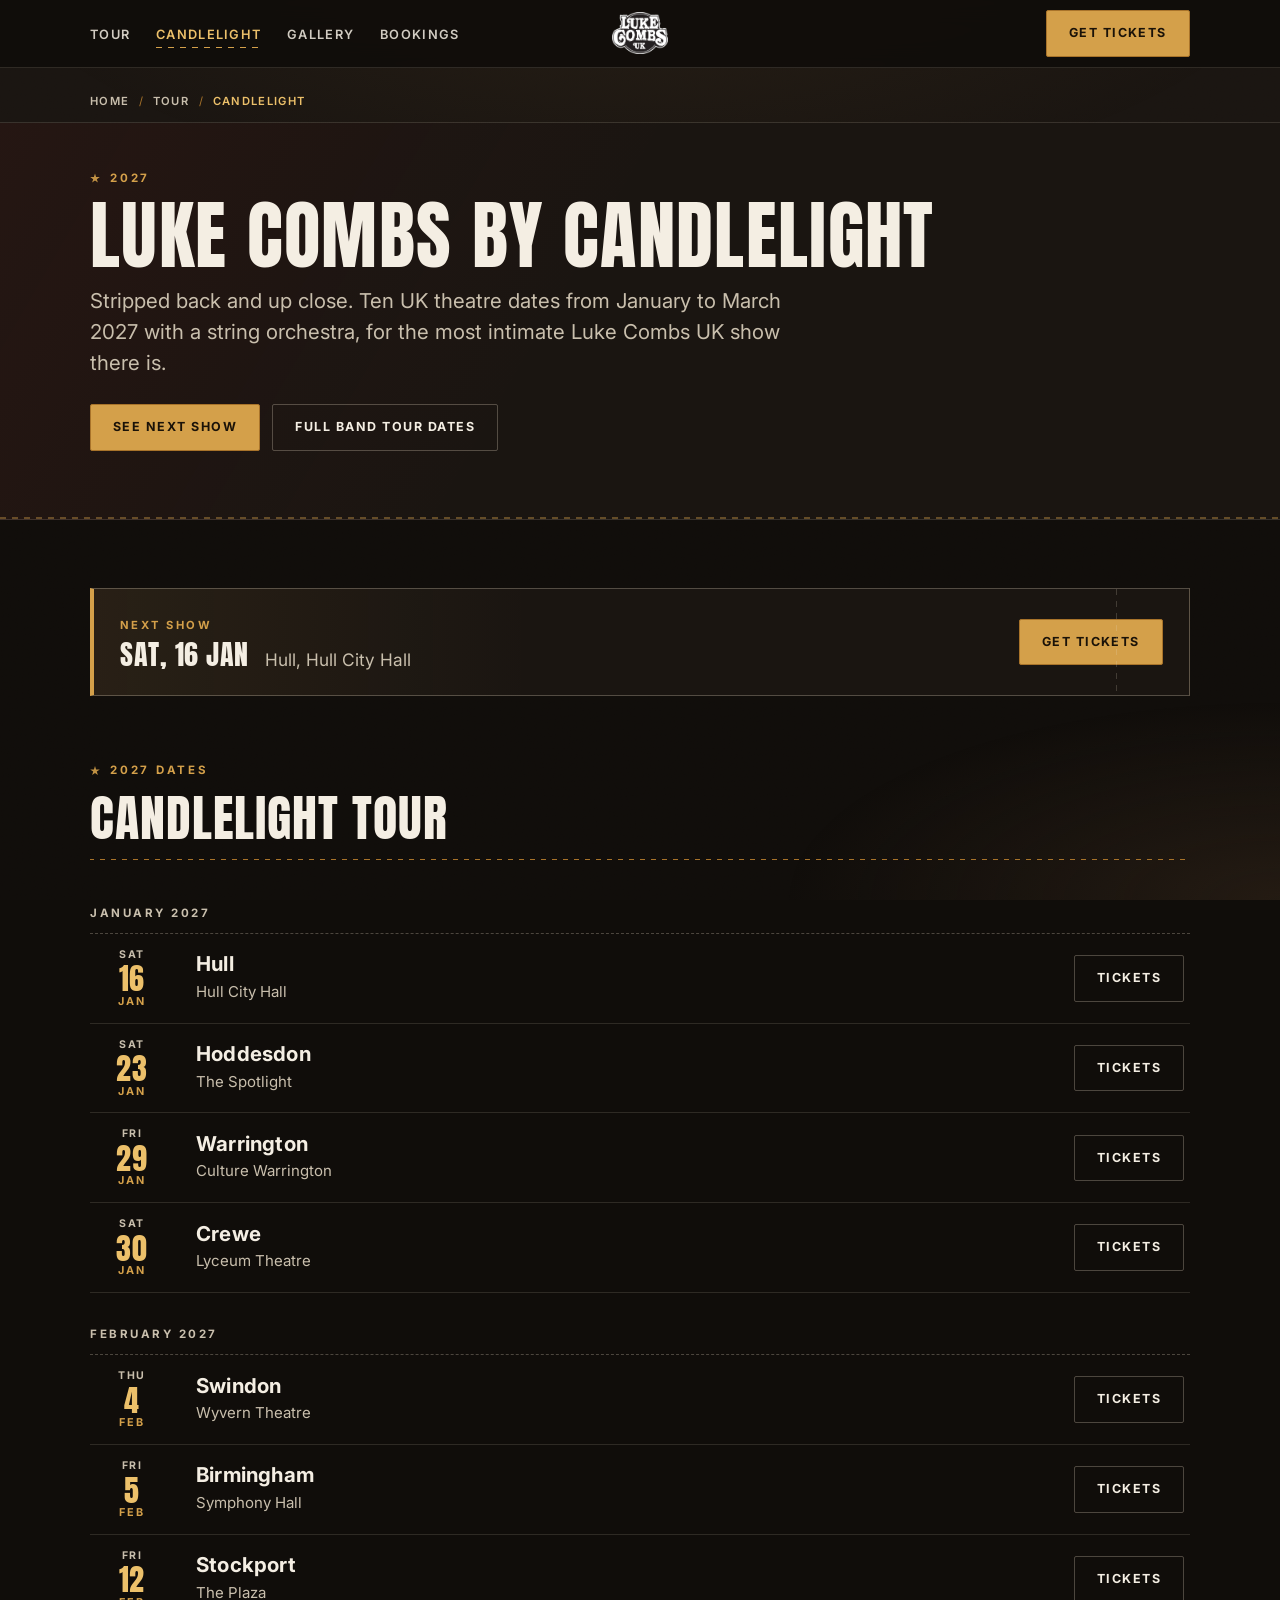
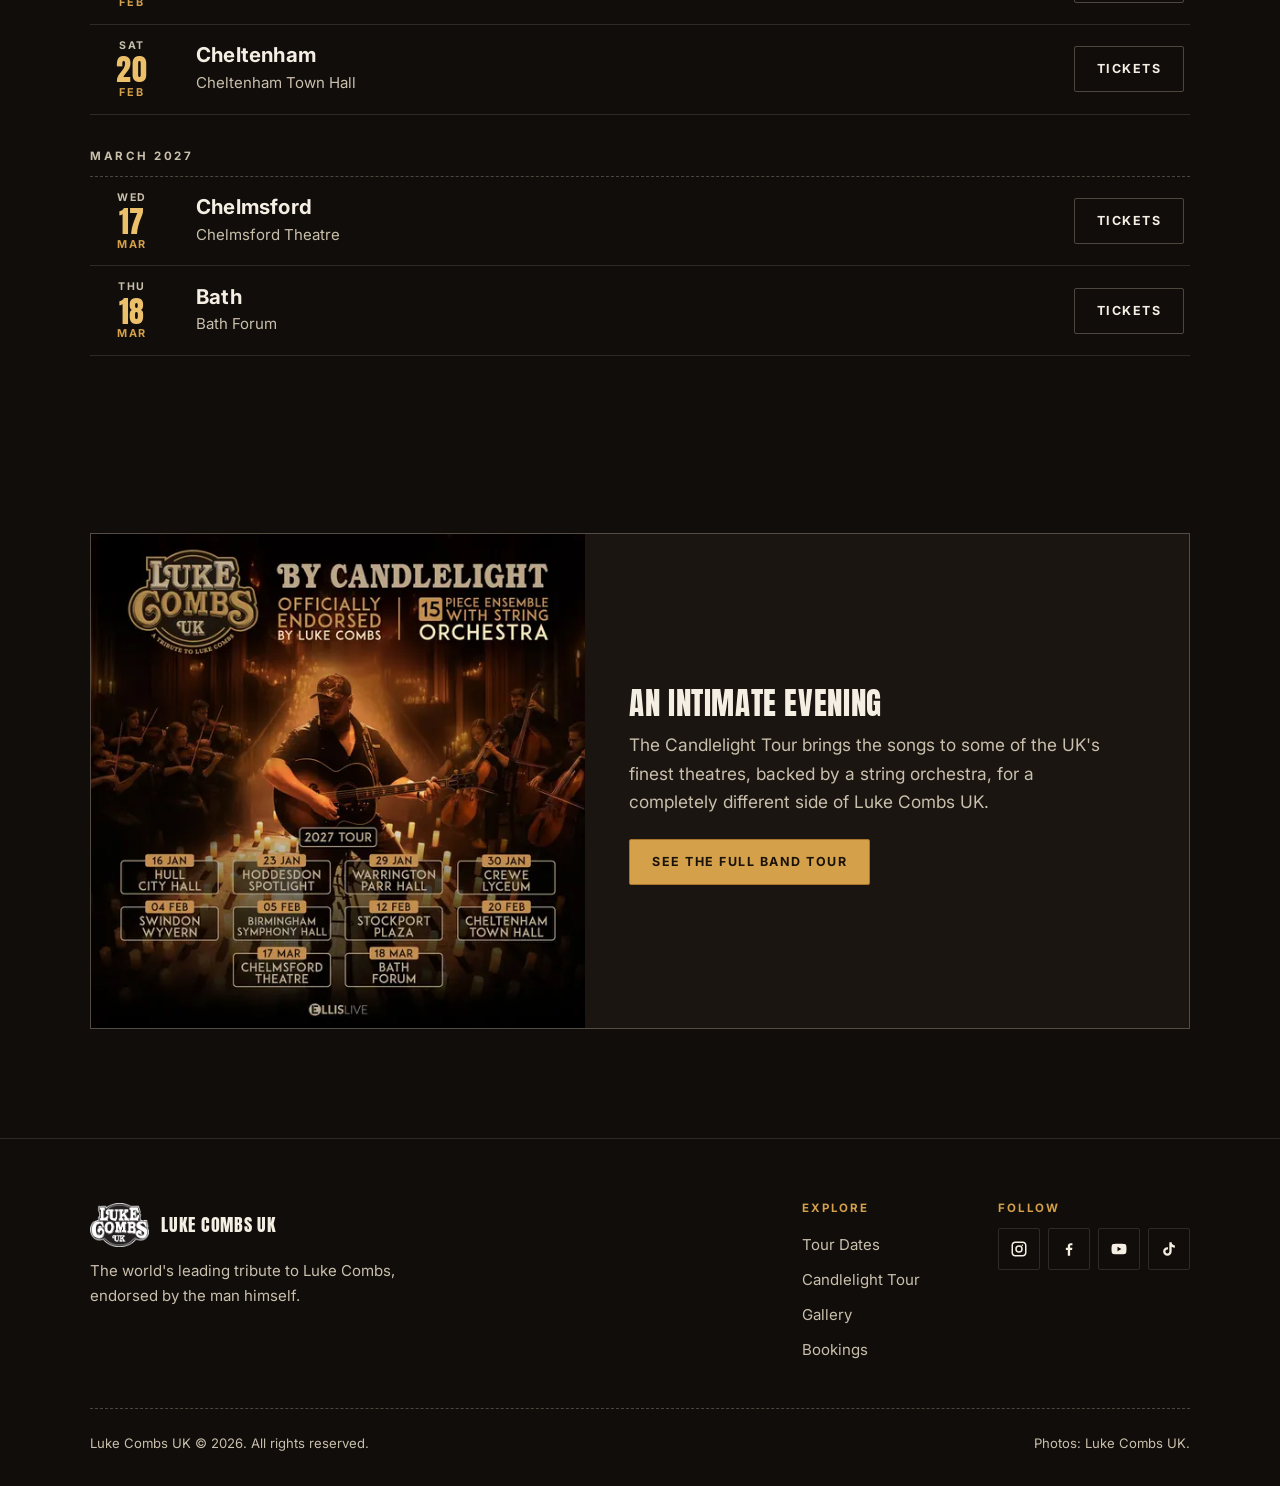
==== commit 252984ba: "Handcrafted visual refresh: warmer stage look, less template UI Replace the uniform AI-template styl" ====
--- a/candlelight/index.html
+++ b/candlelight/index.html
@@ -20,7 +20,7 @@
 <link rel="preconnect" href="https://fonts.googleapis.com">
 <link rel="preconnect" href="https://fonts.gstatic.com" crossorigin>
 <link rel="stylesheet" href="https://fonts.googleapis.com/css2?family=Anton&amp;family=Inter:wght@400;600;700&amp;display=swap">
-<link rel="stylesheet" href="../css/style.css">
+<link rel="stylesheet" href="../css/style.css?v=handcraft-1">
 </head>
 <body>
 <a class="skip-link" href="#main">Skip to content</a>
--- a/css/style.css
+++ b/css/style.css
@@ -1,26 +1,35 @@
-/* Luke Combs UK: design system
-   Same identity as before (warm near-black, stage gold, Anton + Inter), refined:
-   fluid type, calmer spacing, accessible focus states, responsive images. */
+/* Luke Combs UK — handcrafted stage look
+   Same brand bones (near-black, stage gold, Anton + Inter), less template:
+   warmer paper/leather tones, sharper type hierarchy, fewer identical cards,
+   stitch/star accents, softer shadows, editorial asymmetry. */
 
 :root{
-  --ink:#f3ede1;
-  --ink-dim:#cbc2b0;          /* 10:1 on --ground */
-  --ground:#0c0a08;
-  --ground-2:#161310;
-  --ground-3:#201b16;
-  --line:rgba(243,237,225,.13);
-  --gold:#d9a441;             /* 8.6:1 on --ground */
-  --gold-bright:#f0c069;
-  --red:#c8262c;
-  --shadow:0 24px 60px -20px rgba(0,0,0,.7);
-  --container:1180px;
-  --radius:6px;
-  --step-0:clamp(1rem, .96rem + .2vw, 1.0625rem);
-  --step-1:clamp(1.15rem, 1.05rem + .45vw, 1.35rem);
-  --step-3:clamp(2.1rem, 1.5rem + 2.6vw, 3.4rem);
-  --step-5:clamp(2.6rem, 1.4rem + 6vw, 6.6rem);
-  --section:clamp(72px, 9vw, 120px);
-  --ease:cubic-bezier(.2,.7,.2,1);
+  --ink:#f4eee3;
+  --ink-dim:#c9bfad;
+  --ground:#100d0a;
+  --ground-2:#1a1511;
+  --ground-3:#241e18;
+  --leather:#3a2a1c;
+  --paper:#e8dcc6;
+  --line:rgba(232,220,198,.14);
+  --line-strong:rgba(232,220,198,.28);
+  --gold:#d4a04a;
+  --gold-bright:#ecc06a;
+  --gold-deep:#a8732a;
+  --red:#b91f24;
+  --shadow:0 18px 40px -24px rgba(0,0,0,.75);
+  --shadow-soft:0 2px 0 rgba(0,0,0,.35);
+  --container:1160px;
+  --radius:2px;
+  --radius-card:0;
+  --step-0:clamp(1.02rem, .98rem + .2vw, 1.08rem);
+  --step-1:clamp(1.12rem, 1.04rem + .4vw, 1.28rem);
+  --step-2:clamp(1.35rem, 1.15rem + .9vw, 1.75rem);
+  --step-3:clamp(2rem, 1.35rem + 2.4vw, 3.15rem);
+  --step-5:clamp(2.55rem, 1.25rem + 5.8vw, 6.2rem);
+  --section:clamp(68px, 8.5vw, 112px);
+  --ease:cubic-bezier(.25,.7,.2,1);
+  --stitch:repeating-linear-gradient(90deg, var(--gold) 0 6px, transparent 6px 12px);
 }
 
 *{box-sizing:border-box;margin:0;padding:0}
@@ -28,83 +37,102 @@
 body{
   background:var(--ground); color:var(--ink);
   font-family:'Inter',system-ui,-apple-system,'Segoe UI',sans-serif;
-  font-size:var(--step-0); line-height:1.6;
+  font-size:var(--step-0); line-height:1.65;
   -webkit-font-smoothing:antialiased; text-rendering:optimizeLegibility;
   position:relative;
 }
-/* film grain keeps the dark ground from reading as a flat template gradient */
+/* dual grain + warm vignette — paper/stage feel instead of flat dark UI */
 body::before{
   content:""; position:fixed; inset:0; z-index:1; pointer-events:none;
-  opacity:.05; mix-blend-mode:overlay;
-  background-image:url("data:image/svg+xml,%3Csvg xmlns='http://www.w3.org/2000/svg' width='120' height='120'%3E%3Cfilter id='n'%3E%3CfeTurbulence type='fractalNoise' baseFrequency='0.9' numOctaves='2' stitchTiles='stitch'/%3E%3C/filter%3E%3Crect width='100%25' height='100%25' filter='url(%23n)'/%3E%3C/svg%3E");
+  opacity:.07; mix-blend-mode:overlay;
+  background-image:url("data:image/svg+xml,%3Csvg xmlns='http://www.w3.org/2000/svg' width='160' height='160'%3E%3Cfilter id='n'%3E%3CfeTurbulence type='fractalNoise' baseFrequency='0.85' numOctaves='3' stitchTiles='stitch'/%3E%3C/filter%3E%3Crect width='100%25' height='100%25' filter='url(%23n)'/%3E%3C/svg%3E");
+}
+body::after{
+  content:""; position:fixed; inset:0; z-index:0; pointer-events:none;
+  background:
+    radial-gradient(ellipse 90% 55% at 50% -10%, rgba(212,160,74,.07), transparent 60%),
+    radial-gradient(ellipse 70% 40% at 100% 100%, rgba(58,42,28,.45), transparent 55%);
 }
 img{max-width:100%;height:auto;display:block}
 picture{display:contents}
 a{color:inherit;text-decoration:none}
 ul,ol{list-style:none}
 button{font:inherit;color:inherit}
-.wrap{max-width:var(--container);margin:0 auto;padding:0 clamp(18px,4vw,28px)}
-p a{color:var(--gold-bright);text-decoration:underline;text-underline-offset:3px}
-
-/* accessibility helpers */
+.wrap{max-width:var(--container);margin:0 auto;padding:0 clamp(18px,4vw,30px); position:relative; z-index:2}
+p a{color:var(--gold-bright);text-decoration:underline;text-underline-offset:3px;text-decoration-thickness:1px}
+p a:hover{color:var(--ink)}
+
 .sr-only{position:absolute!important;width:1px;height:1px;padding:0;margin:-1px;overflow:hidden;clip:rect(0,0,0,0);white-space:nowrap;border:0}
-.skip-link{position:absolute;left:12px;top:-60px;z-index:400;background:var(--gold);color:#171208;padding:10px 16px;border-radius:4px;font-weight:700}
+.skip-link{position:absolute;left:12px;top:-60px;z-index:400;background:var(--gold);color:#171208;padding:10px 16px;border-radius:2px;font-weight:700}
 .skip-link:focus{top:12px}
-:focus-visible{outline:2px solid var(--gold-bright);outline-offset:3px;border-radius:2px}
+:focus-visible{outline:2px solid var(--gold-bright);outline-offset:3px}
 [hidden]{display:none!important}
 
 .display{
   font-family:'Anton',Impact,'Arial Narrow',sans-serif; font-weight:400;
-  text-transform:uppercase; letter-spacing:.012em; line-height:.98;
+  text-transform:uppercase; letter-spacing:.018em; line-height:.96;
 }
 .eyebrow{
-  display:flex; align-items:center; gap:12px;
-  font-size:.76rem; font-weight:700; letter-spacing:.22em; text-transform:uppercase;
+  display:inline-flex; align-items:center; gap:10px;
+  font-size:.72rem; font-weight:700; letter-spacing:.24em; text-transform:uppercase;
   color:var(--gold);
 }
-.eyebrow::before{content:""; width:28px; height:2px; background:currentColor; flex-shrink:0}
+/* small star instead of identical gold bars on every section */
+.eyebrow::before{
+  content:""; width:10px; height:10px; flex-shrink:0;
+  background:var(--gold);
+  clip-path:polygon(50% 0%, 61% 35%, 98% 35%, 68% 57%, 79% 91%, 50% 70%, 21% 91%, 32% 57%, 2% 35%, 39% 35%);
+  opacity:.9;
+}
 .muted{color:var(--ink-dim)}
 
 /* ---------- Header ---------- */
 .site-header{
   position:fixed; inset:0 0 auto 0; z-index:250;
-  padding:calc(18px + env(safe-area-inset-top)) 0 18px;
+  padding:calc(16px + env(safe-area-inset-top)) 0 16px;
   transition:background .3s ease, padding .3s ease, border-color .3s ease;
   border-bottom:1px solid transparent;
-  transform:translateZ(0); will-change:transform; /* iOS fixed-header clipping fix */
+  transform:translateZ(0); will-change:transform;
 }
 .site-header.solid,.site-header.scrolled{
-  background:rgba(12,10,8,.93); backdrop-filter:blur(10px); -webkit-backdrop-filter:blur(10px);
-  padding-top:calc(10px + env(safe-area-inset-top)); padding-bottom:10px; border-color:var(--line);
+  background:rgba(16,13,10,.94); backdrop-filter:blur(12px); -webkit-backdrop-filter:blur(12px);
+  padding-top:calc(10px + env(safe-area-inset-top)); padding-bottom:10px;
+  border-color:var(--line);
 }
 .site-header .wrap{display:grid; grid-template-columns:1fr auto 1fr; align-items:center; gap:16px}
 .brand{grid-column:2; justify-self:center; display:flex}
-.brand img{height:44px; width:auto}
+.brand img{height:42px; width:auto}
 .main-nav{grid-column:1; justify-self:start}
-.main-nav ul{display:flex; gap:30px}
-.main-nav a{font-size:.84rem; font-weight:600; letter-spacing:.08em; text-transform:uppercase; padding:6px 0; position:relative; opacity:.88}
-.main-nav a::after{content:""; position:absolute; left:0; right:0; bottom:0; height:2px; background:var(--gold); transform:scaleX(0); transform-origin:left; transition:transform .3s var(--ease)}
+.main-nav ul{display:flex; gap:26px}
+.main-nav a{
+  font-size:.8rem; font-weight:600; letter-spacing:.1em; text-transform:uppercase;
+  padding:6px 0; position:relative; opacity:.85;
+}
+.main-nav a::after{
+  content:""; position:absolute; left:0; right:0; bottom:0; height:1px;
+  background:var(--stitch); transform:scaleX(0); transform-origin:left; transition:transform .28s var(--ease);
+}
 .main-nav a:hover,.main-nav a[aria-current]{opacity:1; color:var(--gold-bright)}
 .main-nav a:hover::after,.main-nav a[aria-current]::after{transform:scaleX(1)}
 .header-cta{grid-column:3; justify-self:end}
 
 .btn{
   display:inline-flex; align-items:center; justify-content:center; gap:8px;
-  min-height:46px; padding:12px 24px; border-radius:3px;
-  font-size:.8rem; font-weight:700; letter-spacing:.1em; text-transform:uppercase;
+  min-height:46px; padding:12px 22px; border-radius:var(--radius);
+  font-size:.78rem; font-weight:700; letter-spacing:.12em; text-transform:uppercase;
   border:1.5px solid transparent; cursor:pointer; white-space:nowrap;
-  transition:transform .15s ease, background .2s ease, border-color .2s ease, color .2s ease;
-}
-.btn:hover{transform:translateY(-2px)}
-.btn-primary{background:var(--gold); color:#171208}
-.btn-primary:hover{background:var(--gold-bright)}
-.btn-outline{border-color:rgba(243,237,225,.7); color:var(--ink)}
-.btn-outline:hover{border-color:var(--gold-bright); color:var(--gold-bright)}
+  transition:background .2s ease, border-color .2s ease, color .2s ease, box-shadow .2s ease;
+}
+.btn:hover{box-shadow:inset 0 -2px 0 rgba(0,0,0,.2)}
+.btn-primary{background:var(--gold); color:#1a1208; border-color:var(--gold-deep)}
+.btn-primary:hover{background:var(--gold-bright); border-color:var(--gold)}
+.btn-outline{border-color:var(--line-strong); color:var(--ink); background:transparent}
+.btn-outline:hover{border-color:var(--gold); color:var(--gold-bright); background:rgba(212,160,74,.06)}
 .btn-block{width:100%}
 
 .nav-toggle{display:none; background:none; border:0; padding:12px; margin:-12px; cursor:pointer; -webkit-tap-highlight-color:transparent}
 .hamburger{position:relative; width:24px; height:16px; display:block}
-.hamburger span{position:absolute; left:0; width:100%; height:2px; background:var(--ink); border-radius:2px; transition:transform .35s cubic-bezier(.65,0,.35,1), opacity .2s ease .1s, top .35s cubic-bezier(.65,0,.35,1)}
+.hamburger span{position:absolute; left:0; width:100%; height:2px; background:var(--ink); transition:transform .35s cubic-bezier(.65,0,.35,1), opacity .2s ease .1s, top .35s cubic-bezier(.65,0,.35,1)}
 .hamburger span:nth-child(1){top:0}
 .hamburger span:nth-child(2){top:7px}
 .hamburger span:nth-child(3){top:14px}
@@ -113,226 +141,403 @@
 .nav-toggle[aria-expanded="true"] .hamburger span:nth-child(3){top:7px; transform:rotate(-45deg)}
 
 /* ---------- Hero ---------- */
-.hero{position:relative; min-height:100svh; display:flex; align-items:flex-end; overflow:hidden; background:#000}
+.hero{position:relative; min-height:100svh; display:flex; align-items:flex-end; overflow:hidden; background:#050403}
 .hero-media{position:absolute; inset:0}
-.hero-media img{width:100%; height:100%; object-fit:cover; object-position:62% 30%; opacity:.9}
+.hero-media img{width:100%; height:100%; object-fit:cover; object-position:62% 28%; opacity:.92; filter:saturate(1.05) contrast(1.04)}
+/* photographic vignette — less multi-stop "AI template" gradient */
 .hero-media::after{
   content:""; position:absolute; inset:0;
   background:
-    linear-gradient(180deg, rgba(12,10,8,.6) 0%, rgba(12,10,8,0) 30%, rgba(12,10,8,.35) 62%, var(--ground) 100%),
-    linear-gradient(90deg, rgba(12,10,8,.85) 0%, rgba(12,10,8,.35) 42%, rgba(12,10,8,0) 65%);
-}
-.hero-content{width:100%; position:relative; z-index:2; padding-bottom:clamp(48px,8vh,96px); padding-top:120px}
-.hero-content .eyebrow{margin-bottom:20px}
-.hero-title{font-size:var(--step-5); max-width:13ch; text-shadow:0 8px 30px rgba(0,0,0,.45)}
+    linear-gradient(105deg, rgba(16,13,10,.88) 0%, rgba(16,13,10,.45) 38%, rgba(16,13,10,.08) 62%, transparent 78%),
+    linear-gradient(180deg, rgba(16,13,10,.5) 0%, transparent 28%, rgba(16,13,10,.25) 58%, var(--ground) 100%);
+}
+.hero-content{width:100%; position:relative; z-index:2; padding-bottom:clamp(44px,7.5vh,88px); padding-top:120px}
+.hero-content .eyebrow{margin-bottom:18px}
+.hero-title{font-size:var(--step-5); max-width:12.5ch; text-shadow:0 2px 24px rgba(0,0,0,.55)}
 .hero-title em{font-style:normal; color:var(--gold-bright)}
-.hero-sub{max-width:50ch; margin-top:22px; color:var(--ink-dim); font-size:var(--step-1); line-height:1.5}
-.hero-actions{display:flex; gap:14px; margin-top:32px; flex-wrap:wrap}
+.hero-sub{max-width:48ch; margin-top:20px; color:var(--ink-dim); font-size:var(--step-1); line-height:1.55}
+.hero-actions{display:flex; gap:12px; margin-top:30px; flex-wrap:wrap}
 .hero-next{
-  margin-top:36px; padding-top:18px; border-top:1px solid var(--line);
-  display:flex; gap:16px; align-items:baseline; flex-wrap:wrap; max-width:560px;
+  margin-top:34px; padding-top:16px;
+  border-top:1px dashed var(--line-strong);
+  display:flex; gap:14px; align-items:baseline; flex-wrap:wrap; max-width:560px;
   font-size:.95rem;
 }
-.hero-next .label{font-size:.72rem; font-weight:700; letter-spacing:.2em; text-transform:uppercase; color:var(--gold)}
-.hero-next a{color:var(--ink); text-decoration:none}
+.hero-next .label{font-size:.7rem; font-weight:700; letter-spacing:.22em; text-transform:uppercase; color:var(--gold)}
+.hero-next a{color:var(--ink)}
 .hero-next a:hover{color:var(--gold-bright)}
-.hero-next time{font-family:'Anton',sans-serif; text-transform:uppercase; letter-spacing:.03em; margin-right:8px}
+.hero-next time{font-family:'Anton',sans-serif; text-transform:uppercase; letter-spacing:.04em; margin-right:8px}
 
 /* ---------- Sections ---------- */
-section{padding:var(--section) 0; position:relative}
-.section-head{display:flex; justify-content:space-between; align-items:flex-end; gap:24px; margin-bottom:clamp(28px,4vw,48px); flex-wrap:wrap}
-.section-title{font-size:var(--step-3); margin-top:12px}
-.section-link{font-size:.8rem; font-weight:700; letter-spacing:.1em; text-transform:uppercase; color:var(--gold); border-bottom:1px solid currentColor; padding-bottom:3px}
+section{padding:var(--section) 0; position:relative; z-index:2}
+.section-head{
+  display:flex; justify-content:space-between; align-items:flex-end; gap:24px;
+  margin-bottom:clamp(26px,3.8vw,44px); flex-wrap:wrap;
+  padding-bottom:16px;
+  border-bottom:1px solid transparent;
+  border-image:repeating-linear-gradient(90deg, var(--gold-deep) 0 5px, transparent 5px 11px) 1;
+}
+.section-title{font-size:var(--step-3); margin-top:10px; max-width:18ch}
+.section-link{
+  font-size:.76rem; font-weight:700; letter-spacing:.12em; text-transform:uppercase;
+  color:var(--gold); border-bottom:1px dashed currentColor; padding-bottom:2px;
+}
 .section-link:hover{color:var(--gold-bright)}
 
-.about-grid{display:grid; grid-template-columns:1.1fr .9fr; gap:clamp(36px,6vw,80px); align-items:center}
-.about-copy p:not(.eyebrow){color:var(--ink-dim); margin-top:18px; max-width:54ch}
-.about-media{margin:0; position:relative}
-.about-media img{border-radius:var(--radius); box-shadow:var(--shadow); width:100%}
-.about-media::before{content:""; position:absolute; inset:18px -18px -18px 18px; border:1.5px solid var(--gold); border-radius:var(--radius); opacity:.5; z-index:-1}
-.stat-row{display:flex; gap:clamp(24px,4vw,44px); margin-top:36px; flex-wrap:wrap; padding-top:28px; border-top:1px solid var(--line)}
-.stat b{font-family:'Anton',sans-serif; font-weight:400; font-size:clamp(1.8rem,3vw,2.4rem); color:var(--gold-bright); display:block; text-transform:uppercase; line-height:1.1}
-.stat span{font-size:.74rem; font-weight:600; letter-spacing:.12em; text-transform:uppercase; color:var(--ink-dim)}
-
-/* ---------- Tour teaser cards ---------- */
-.tour-teaser-grid{display:grid; grid-template-columns:repeat(2,1fr); gap:clamp(16px,2.5vw,28px)}
-.tour-card{position:relative; border-radius:var(--radius); overflow:hidden; aspect-ratio:4/5; box-shadow:var(--shadow); display:block; isolation:isolate}
-.tour-card img{position:absolute; inset:0; width:100%; height:100%; object-fit:cover; transition:transform .6s var(--ease)}
-.tour-card:hover img{transform:scale(1.04)}
-.tour-card::after{content:""; position:absolute; inset:0; background:linear-gradient(0deg, rgba(0,0,0,.9) 0%, rgba(0,0,0,.25) 50%, transparent 70%)}
-.tour-card-body{position:absolute; left:0; right:0; bottom:0; z-index:2; padding:clamp(20px,3vw,32px)}
-.tour-card-body h3{font-family:'Anton',sans-serif; font-weight:400; font-size:clamp(1.6rem,2.5vw,2.1rem); text-transform:uppercase; margin-top:8px}
-.tour-card-body p:not(.eyebrow){color:var(--ink-dim); margin-top:4px; font-size:.95rem}
-.tour-card-body .btn{margin-top:18px}
-
-/* ---------- Next show strip ---------- */
+/* editorial about: offset media, polaroid-style frame for the low-res endorsement photo */
+.about-grid{
+  display:grid; grid-template-columns:1.15fr .85fr; gap:clamp(32px,5.5vw,72px);
+  align-items:start;
+}
+.about-copy p:not(.eyebrow){color:var(--ink-dim); margin-top:16px; max-width:52ch; font-size:var(--step-0)}
+.about-copy .section-title{margin-top:10px; margin-bottom:4px}
+.about-media{
+  margin:clamp(8px,2vw,24px) 0 0 clamp(0px,2vw,28px);
+  position:relative; max-width:420px; justify-self:end;
+}
+.about-media img{
+  width:100%; max-width:514px;
+  border:0; border-radius:0;
+  box-shadow:var(--shadow-soft), 0 22px 48px -28px rgba(0,0,0,.8);
+  outline:10px solid var(--paper);
+  outline-offset:0;
+  background:var(--paper);
+}
+.about-media::before{
+  content:""; position:absolute; left:-14px; top:18%; bottom:22%; width:3px;
+  background:var(--stitch); opacity:.7; transform:rotate(-2deg);
+}
+.about-media::after{
+  content:""; position:absolute; right:18px; top:-8px; width:42px; height:14px;
+  background:rgba(232,220,198,.55); transform:rotate(3deg);
+  box-shadow:0 1px 2px rgba(0,0,0,.25);
+}
+.stat-row{
+  display:flex; gap:clamp(20px,3.5vw,40px); margin-top:32px; flex-wrap:wrap;
+  padding-top:24px; border-top:1px dashed var(--line-strong);
+}
+.stat b{
+  font-family:'Anton',sans-serif; font-weight:400;
+  font-size:clamp(1.65rem,2.8vw,2.25rem); color:var(--gold-bright);
+  display:block; text-transform:uppercase; line-height:1.05; letter-spacing:.02em;
+}
+.stat span{font-size:.7rem; font-weight:600; letter-spacing:.14em; text-transform:uppercase; color:var(--ink-dim)}
+
+/* ---------- Tour teaser — uneven pair, hard edges ---------- */
+.tour-teaser-grid{
+  display:grid; grid-template-columns:1.05fr .95fr; gap:clamp(14px,2.2vw,22px);
+  align-items:stretch;
+}
+.tour-card{
+  position:relative; border-radius:0; overflow:hidden; aspect-ratio:4/5;
+  box-shadow:none; display:block; isolation:isolate;
+  border:1px solid var(--line-strong);
+}
+.tour-card:first-child{margin-top:0}
+.tour-card:last-child{margin-top:clamp(18px,3vw,36px)}
+.tour-card img{position:absolute; inset:0; width:100%; height:100%; object-fit:cover; transition:transform .7s var(--ease); filter:saturate(.95)}
+.tour-card:hover img{transform:scale(1.03)}
+.tour-card::after{
+  content:""; position:absolute; inset:0;
+  background:linear-gradient(0deg, rgba(8,6,4,.92) 0%, rgba(8,6,4,.35) 42%, transparent 72%);
+}
+.tour-card-body{position:absolute; left:0; right:0; bottom:0; z-index:2; padding:clamp(18px,2.8vw,28px)}
+.tour-card-body h3{
+  font-family:'Anton',sans-serif; font-weight:400;
+  font-size:clamp(1.55rem,2.4vw,2rem); text-transform:uppercase; margin-top:6px; letter-spacing:.02em;
+}
+.tour-card-body p:not(.eyebrow){color:var(--ink-dim); margin-top:4px; font-size:.92rem}
+.tour-card-body .btn{margin-top:16px}
+
+/* ---------- Next show — ticket stub ---------- */
 .next-show{
-  border:1px solid var(--line); border-left:3px solid var(--gold); border-radius:var(--radius);
-  background:var(--ground-2); padding:22px 28px;
-  display:flex; align-items:center; justify-content:space-between; gap:20px; flex-wrap:wrap;
-  margin-bottom:clamp(40px,6vw,64px);
-}
-.next-show .label{font-size:.72rem; font-weight:700; letter-spacing:.2em; text-transform:uppercase; color:var(--gold)}
-.next-show .info{display:flex; align-items:baseline; gap:18px; flex-wrap:wrap; margin-top:4px}
-.next-show .date{font-size:clamp(1.4rem,2.5vw,1.8rem)}
+  border:1px solid var(--line-strong); border-left:4px solid var(--gold); border-radius:0;
+  background:
+    linear-gradient(90deg, rgba(212,160,74,.08), transparent 40%),
+    var(--ground-2);
+  padding:20px 26px;
+  display:flex; align-items:center; justify-content:space-between; gap:18px; flex-wrap:wrap;
+  margin-bottom:clamp(36px,5.5vw,60px);
+  position:relative;
+}
+.next-show::before{
+  content:""; position:absolute; right:72px; top:0; bottom:0; width:1px;
+  background:repeating-linear-gradient(180deg, var(--line-strong) 0 6px, transparent 6px 12px);
+  opacity:.7;
+}
+.next-show .label{font-size:.7rem; font-weight:700; letter-spacing:.22em; text-transform:uppercase; color:var(--gold)}
+.next-show .info{display:flex; align-items:baseline; gap:16px; flex-wrap:wrap; margin-top:4px}
+.next-show .date{font-size:clamp(1.35rem,2.4vw,1.75rem)}
 .next-show .venue{color:var(--ink-dim)}
 
 /* ---------- Tour list ---------- */
-.tour-section{padding-top:clamp(48px,6vw,72px)}
-.tour-month + .tour-month{margin-top:36px}
-.tour-month-h{font-size:.76rem; font-weight:700; letter-spacing:.2em; text-transform:uppercase; color:var(--ink-dim); padding-bottom:12px; border-bottom:1px solid var(--line)}
+.tour-section{padding-top:clamp(44px,5.5vw,68px)}
+.tour-month + .tour-month{margin-top:32px}
+.tour-month-h{
+  font-size:.72rem; font-weight:700; letter-spacing:.22em; text-transform:uppercase;
+  color:var(--ink-dim); padding-bottom:10px;
+  border-bottom:1px dashed var(--line-strong);
+}
 .tour-row{
-  display:grid; grid-template-columns:72px 1fr auto; gap:clamp(16px,3vw,32px); align-items:center;
-  padding:18px 8px; border-bottom:1px solid var(--line); transition:background .2s ease;
-}
-.tour-row:hover{background:rgba(217,164,65,.05)}
+  display:grid; grid-template-columns:72px 1fr auto; gap:clamp(14px,2.8vw,28px); align-items:center;
+  padding:16px 6px; border-bottom:1px solid var(--line); transition:background .2s ease;
+}
+.tour-row:hover{background:rgba(212,160,74,.04)}
 .dateblock{display:grid; justify-items:center; line-height:1; text-align:center; font-variant-numeric:tabular-nums}
-.dateblock .dow{font-size:.68rem; font-weight:700; letter-spacing:.14em; text-transform:uppercase; color:var(--ink-dim)}
-.dateblock .day{font-family:'Anton',sans-serif; font-size:2rem; color:var(--gold-bright); margin:4px 0 2px}
-.dateblock .mon{font-size:.7rem; font-weight:700; letter-spacing:.18em; text-transform:uppercase; color:var(--gold)}
+.dateblock .dow{font-size:.66rem; font-weight:700; letter-spacing:.14em; text-transform:uppercase; color:var(--ink-dim)}
+.dateblock .day{font-family:'Anton',sans-serif; font-size:1.9rem; color:var(--gold-bright); margin:3px 0 2px; letter-spacing:.02em}
+.dateblock .mon{font-size:.68rem; font-weight:700; letter-spacing:.18em; text-transform:uppercase; color:var(--gold)}
 .tour-row .place b{display:block; font-size:var(--step-1); font-weight:700; letter-spacing:.01em; line-height:1.25}
-.tour-row .place span{color:var(--ink-dim); font-size:.95rem}
-.tour-row .place .country{display:inline-block; margin-left:8px; font-size:.68rem; font-weight:700; letter-spacing:.14em; text-transform:uppercase; color:var(--gold); vertical-align:middle}
-.badge{display:inline-flex; align-items:center; min-height:46px; padding:0 18px; border:1.5px dashed var(--line); border-radius:3px; font-size:.75rem; font-weight:700; letter-spacing:.12em; text-transform:uppercase; color:var(--ink-dim)}
+.tour-row .place span{color:var(--ink-dim); font-size:.94rem}
+.tour-row .place .country{
+  display:inline-block; margin-left:8px; font-size:.66rem; font-weight:700;
+  letter-spacing:.14em; text-transform:uppercase; color:var(--gold); vertical-align:middle;
+}
+.badge{
+  display:inline-flex; align-items:center; min-height:44px; padding:0 16px;
+  border:1.5px dashed var(--line-strong); border-radius:var(--radius);
+  font-size:.72rem; font-weight:700; letter-spacing:.12em; text-transform:uppercase; color:var(--ink-dim);
+}
 .tour-filter{display:flex; gap:8px; flex-wrap:wrap}
 .tour-filter button{
-  background:none; border:1px solid var(--line); color:var(--ink-dim);
-  min-height:40px; padding:0 18px; border-radius:20px; font-size:.75rem; font-weight:600; letter-spacing:.08em; text-transform:uppercase; cursor:pointer;
-}
-.tour-filter button[aria-pressed="true"],.tour-filter button:hover{border-color:var(--gold); color:var(--gold-bright)}
+  background:transparent; border:1px solid var(--line); color:var(--ink-dim);
+  min-height:38px; padding:0 16px; border-radius:var(--radius);
+  font-size:.72rem; font-weight:600; letter-spacing:.1em; text-transform:uppercase; cursor:pointer;
+}
+.tour-filter button[aria-pressed="true"],.tour-filter button:hover{
+  border-color:var(--gold); color:var(--gold-bright); background:rgba(212,160,74,.08);
+}
 .tour-empty{padding:28px 0; color:var(--ink-dim)}
 
-/* ---------- Watch / feature panel ---------- */
-.watch-panel{display:grid; grid-template-columns:1.2fr .8fr; border-radius:var(--radius); overflow:hidden; box-shadow:var(--shadow); background:var(--ground-2); border:1px solid var(--line)}
+/* ---------- Watch panel ---------- */
+.watch-panel{
+  display:grid; grid-template-columns:1.25fr .75fr; border-radius:0; overflow:hidden;
+  box-shadow:none; background:var(--ground-2); border:1px solid var(--line-strong);
+}
 .watch-panel.watch-panel-wide{grid-template-columns:.9fr 1.1fr}
 .watch-media{position:relative; display:block; aspect-ratio:16/10; overflow:hidden}
 .watch-panel-wide .watch-media{aspect-ratio:1}
-.watch-media img{width:100%; height:100%; object-fit:cover; transition:transform .6s var(--ease)}
-a.watch-media:hover img{transform:scale(1.03)}
-.watch-media .play{position:absolute; inset:0; display:flex; align-items:flex-end; justify-content:flex-start; padding:clamp(16px,3vw,28px); background:linear-gradient(0deg, rgba(0,0,0,.5), rgba(0,0,0,.1))}
-.play-btn{width:78px; height:78px; border-radius:50%; background:rgba(243,237,225,.14); border:1px solid rgba(243,237,225,.45); display:flex; align-items:center; justify-content:center; backdrop-filter:blur(6px); transition:transform .2s ease, background .2s ease, color .2s ease}
-a.watch-media:hover .play-btn{transform:scale(1.08); background:var(--gold); color:#171208}
-.play-btn svg{width:26px; height:26px; margin-left:4px}
-.watch-info{padding:clamp(28px,4vw,48px); display:flex; flex-direction:column; justify-content:center; align-items:flex-start}
-.watch-info h2,.watch-info h3{font-family:'Anton',sans-serif; font-weight:400; font-size:clamp(1.6rem,2.6vw,2.2rem); text-transform:uppercase; margin:12px 0 14px; line-height:1.05}
-.watch-info p:not(.eyebrow){color:var(--ink-dim); margin-bottom:26px; max-width:46ch}
-
-/* ---------- Gallery teaser ---------- */
-.gallery-bento{position:relative; display:grid; grid-template-columns:repeat(4,1fr); grid-template-rows:repeat(2,1fr); gap:12px; height:clamp(340px,40vw,480px)}
-.gallery-bento figure{margin:0; border-radius:var(--radius); overflow:hidden; position:relative}
-.gallery-bento img{width:100%; height:100%; object-fit:cover; transition:transform .6s var(--ease)}
-.gallery-bento:hover img{transform:scale(1.04)}
-.gallery-bento figure:nth-child(1){grid-column:1/2; grid-row:1/3}
-.gallery-bento figure:nth-child(2){grid-column:2/4; grid-row:1/2}
-.gallery-bento figure:nth-child(3){grid-column:2/4; grid-row:2/3}
-.gallery-bento figure:nth-child(4){grid-column:4/5; grid-row:1/3}
+.watch-media img{width:100%; height:100%; object-fit:cover; transition:transform .65s var(--ease)}
+a.watch-media:hover img{transform:scale(1.025)}
+.watch-media .play{
+  position:absolute; inset:0; display:flex; align-items:flex-end; justify-content:flex-start;
+  padding:clamp(14px,2.8vw,26px);
+  background:linear-gradient(0deg, rgba(0,0,0,.55), rgba(0,0,0,.05));
+}
+.play-btn{
+  width:72px; height:72px; border-radius:50%;
+  background:rgba(16,13,10,.55); border:1.5px solid rgba(232,220,198,.5);
+  display:flex; align-items:center; justify-content:center;
+  backdrop-filter:blur(4px); transition:background .2s ease, color .2s ease, border-color .2s ease;
+}
+a.watch-media:hover .play-btn{background:var(--gold); color:#1a1208; border-color:var(--gold-deep)}
+.play-btn svg{width:24px; height:24px; margin-left:3px}
+.watch-info{padding:clamp(26px,3.8vw,44px); display:flex; flex-direction:column; justify-content:center; align-items:flex-start}
+.watch-info h2,.watch-info h3{
+  font-family:'Anton',sans-serif; font-weight:400;
+  font-size:clamp(1.5rem,2.4vw,2.05rem); text-transform:uppercase;
+  margin:10px 0 12px; line-height:1.05; letter-spacing:.02em;
+}
+.watch-info p:not(.eyebrow){color:var(--ink-dim); margin-bottom:22px; max-width:44ch}
+
+/* ---------- Gallery teaser — ragged collage ---------- */
+.gallery-bento{
+  position:relative; display:grid; grid-template-columns:repeat(12,1fr); grid-template-rows:repeat(2,1fr);
+  gap:8px; height:clamp(320px,38vw,460px);
+}
+.gallery-bento figure{margin:0; border-radius:0; overflow:hidden; position:relative; border:1px solid var(--line)}
+.gallery-bento img{width:100%; height:100%; object-fit:cover; transition:transform .65s var(--ease)}
+.gallery-bento:hover img{transform:scale(1.03)}
+.gallery-bento figure:nth-child(1){grid-column:1/4; grid-row:1/3}
+.gallery-bento figure:nth-child(2){grid-column:4/9; grid-row:1/2}
+.gallery-bento figure:nth-child(3){grid-column:4/9; grid-row:2/3}
+.gallery-bento figure:nth-child(4){grid-column:9/13; grid-row:1/3; margin-top:18px; margin-bottom:-18px}
 
 /* ---------- Gallery page ---------- */
 .gallery-featured{padding-bottom:0}
-.carousel-hero{position:relative; border-radius:var(--radius); overflow:hidden; box-shadow:var(--shadow)}
+.carousel-hero{position:relative; border-radius:0; overflow:hidden; border:1px solid var(--line-strong); box-shadow:none}
 .carousel-hero-track{display:flex; overflow-x:auto; scroll-snap-type:x mandatory; scrollbar-width:none}
 .carousel-hero-track::-webkit-scrollbar{display:none}
 .carousel-hero-track figure{flex:0 0 100%; scroll-snap-align:start; margin:0; aspect-ratio:16/8; position:relative}
 .zoom{display:block; width:100%; height:100%; padding:0; border:0; background:none; cursor:zoom-in}
 .gallery-photo img{width:100%; height:100%; object-fit:cover; transition:transform .5s var(--ease)}
-.carousel-arrow{position:absolute; top:50%; transform:translateY(-50%); z-index:2; width:48px; height:48px; border-radius:50%; background:rgba(12,10,8,.6); backdrop-filter:blur(6px); border:1px solid rgba(243,237,225,.3); color:var(--ink); display:flex; align-items:center; justify-content:center; cursor:pointer; transition:background .2s ease, color .2s ease}
-.carousel-arrow svg{width:20px; height:20px}
-.carousel-arrow:hover{background:var(--gold); border-color:var(--gold); color:#171208}
-.carousel-arrow.prev{left:16px}
-.carousel-arrow.next{right:16px}
-.carousel-dots{display:flex; justify-content:center; gap:4px; margin-top:14px}
-.carousel-dots button{width:28px; height:28px; padding:0; border:0; background:none; cursor:pointer; display:grid; place-items:center}
-.carousel-dots button::before{content:""; width:8px; height:8px; border-radius:5px; background:rgba(243,237,225,.3); transition:width .2s ease, background .2s ease}
-.carousel-dots button[aria-current]::before{background:var(--gold); width:22px}
-
-.gallery-collage{display:grid; grid-auto-flow:dense; grid-template-columns:repeat(6,1fr); grid-auto-rows:clamp(110px,12vw,150px); gap:10px}
-.gallery-collage figure{margin:0; border-radius:4px; overflow:hidden; position:relative}
-.gallery-collage figure:hover img{transform:scale(1.05)}
+.carousel-arrow{
+  position:absolute; top:50%; transform:translateY(-50%); z-index:2;
+  width:46px; height:46px; border-radius:var(--radius);
+  background:rgba(16,13,10,.72); backdrop-filter:blur(6px);
+  border:1px solid rgba(232,220,198,.35); color:var(--ink);
+  display:flex; align-items:center; justify-content:center; cursor:pointer;
+  transition:background .2s ease, color .2s ease, border-color .2s ease;
+}
+.carousel-arrow svg{width:18px; height:18px}
+.carousel-arrow:hover{background:var(--gold); border-color:var(--gold-deep); color:#1a1208}
+.carousel-arrow.prev{left:14px}
+.carousel-arrow.next{right:14px}
+.carousel-dots{display:flex; justify-content:center; gap:2px; margin-top:12px}
+.carousel-dots button{width:26px; height:26px; padding:0; border:0; background:none; cursor:pointer; display:grid; place-items:center}
+.carousel-dots button::before{content:""; width:7px; height:7px; border-radius:1px; background:rgba(232,220,198,.28); transition:width .2s ease, background .2s ease}
+.carousel-dots button[aria-current]::before{background:var(--gold); width:20px}
+
+.gallery-collage{
+  display:grid; grid-auto-flow:dense; grid-template-columns:repeat(6,1fr);
+  grid-auto-rows:clamp(108px,11.5vw,148px); gap:8px;
+}
+.gallery-collage figure{margin:0; border-radius:0; overflow:hidden; position:relative; border:1px solid var(--line)}
+.gallery-collage figure:hover img{transform:scale(1.04)}
 .gallery-collage figure.big{grid-column:span 2; grid-row:span 2}
 
-.lightbox{position:fixed; inset:0; background:rgba(6,5,4,.95); z-index:300; display:flex; align-items:center; justify-content:center; padding:40px}
-.lightbox img{max-width:min(92vw,1920px); max-height:86vh; width:auto; height:auto; border-radius:4px; box-shadow:0 30px 80px rgba(0,0,0,.6)}
+.lightbox{position:fixed; inset:0; background:rgba(6,5,4,.96); z-index:300; display:flex; align-items:center; justify-content:center; padding:40px}
+.lightbox img{max-width:min(92vw,1920px); max-height:86vh; width:auto; height:auto; border-radius:0; box-shadow:0 24px 64px rgba(0,0,0,.65); outline:1px solid var(--line)}
 .lightbox-close{position:absolute; top:max(16px, env(safe-area-inset-top)); right:20px; background:none; border:0; font-size:1.8rem; cursor:pointer; width:48px; height:48px}
-.lightbox-nav{position:absolute; top:50%; transform:translateY(-50%); background:rgba(12,10,8,.5); border:0; font-size:2.4rem; cursor:pointer; width:52px; height:64px; border-radius:4px}
+.lightbox-nav{position:absolute; top:50%; transform:translateY(-50%); background:rgba(16,13,10,.55); border:0; font-size:2.4rem; cursor:pointer; width:52px; height:64px; border-radius:var(--radius)}
 .lightbox-prev{left:12px}
 .lightbox-next{right:12px}
 .lightbox-counter{position:absolute; bottom:24px; left:50%; transform:translateX(-50%); color:var(--ink-dim); font-size:.85rem; letter-spacing:.05em; font-variant-numeric:tabular-nums}
 
-/* ---------- Newsletter / Contact ---------- */
-.cta-band{background:linear-gradient(120deg, var(--ground-3), var(--ground-2)); border-top:1px solid var(--line); border-bottom:1px solid var(--line)}
-.cta-grid{display:grid; grid-template-columns:1fr 1fr; gap:clamp(36px,6vw,72px); align-items:center}
+/* ---------- Newsletter / Contact — paper card ---------- */
+.cta-band{
+  background:var(--ground-2);
+  border-top:1px solid var(--line); border-bottom:1px solid var(--line);
+  position:relative;
+}
+.cta-band::before{
+  content:""; position:absolute; inset:0; pointer-events:none; opacity:.04;
+  background-image:url("data:image/svg+xml,%3Csvg xmlns='http://www.w3.org/2000/svg' width='80' height='80'%3E%3Cfilter id='n'%3E%3CfeTurbulence type='fractalNoise' baseFrequency='1.1' numOctaves='2'/%3E%3C/filter%3E%3Crect width='100%25' height='100%25' filter='url(%23n)'/%3E%3C/svg%3E");
+}
+.cta-grid{display:grid; grid-template-columns:1fr 1fr; gap:clamp(32px,5.5vw,68px); align-items:center}
 .cta-grid-top{align-items:start}
-.cta-copy p:not(.eyebrow),.cta-grid .muted{color:var(--ink-dim); margin-top:14px; max-width:44ch}
-.form-card{background:var(--ground-2); border:1px solid var(--line); border-radius:8px; padding:clamp(24px,4vw,38px); box-shadow:var(--shadow)}
+.cta-copy p:not(.eyebrow),.cta-grid .muted{color:var(--ink-dim); margin-top:12px; max-width:42ch}
+.form-card{
+  background:linear-gradient(165deg, #1f1914 0%, var(--ground-2) 100%);
+  border:1px solid var(--line-strong); border-radius:0;
+  padding:clamp(22px,3.6vw,34px); box-shadow:var(--shadow-soft);
+  position:relative;
+}
+.form-card::before{
+  content:""; position:absolute; left:12px; right:12px; top:0; height:2px;
+  background:var(--stitch); opacity:.55;
+}
 .nl-form{margin-top:4px}
-.cta-grid-top .nl-form{margin-top:28px}
-.field{margin-bottom:18px}
-.field label{display:block; font-size:.74rem; font-weight:600; letter-spacing:.1em; text-transform:uppercase; color:var(--ink-dim); margin-bottom:8px}
-.field input{width:100%; min-height:48px; background:var(--ground); border:1px solid rgba(243,237,225,.25); color:var(--ink); padding:12px 14px; border-radius:4px; font:inherit; transition:border-color .2s ease}
-.field input:focus{outline:none; border-color:var(--gold); box-shadow:0 0 0 3px rgba(217,164,65,.25)}
-.field-row{display:grid; grid-template-columns:1fr 1fr; gap:16px}
+.cta-grid-top .nl-form{margin-top:26px}
+.field{margin-bottom:16px}
+.field label{display:block; font-size:.7rem; font-weight:600; letter-spacing:.12em; text-transform:uppercase; color:var(--ink-dim); margin-bottom:7px}
+.field input{
+  width:100%; min-height:48px; background:var(--ground);
+  border:1px solid rgba(232,220,198,.22); color:var(--ink);
+  padding:12px 14px; border-radius:var(--radius); font:inherit;
+  transition:border-color .2s ease;
+}
+.field input:focus{outline:none; border-color:var(--gold); box-shadow:0 0 0 3px rgba(212,160,74,.2)}
+.field-row{display:grid; grid-template-columns:1fr 1fr; gap:14px}
 .hp-field{position:absolute; left:-5000px; width:1px; height:1px; overflow:hidden}
-.form-note{font-size:.82rem; color:var(--ink-dim); margin-top:14px; text-align:center}
-.card-title{font-size:clamp(1.6rem,2.6vw,2.1rem)}
+.form-note{font-size:.8rem; color:var(--ink-dim); margin-top:12px; text-align:center}
+.card-title{font-size:clamp(1.5rem,2.4vw,2rem)}
 .booking-card > p{color:var(--ink-dim); margin-top:12px}
-.checklist{margin:18px 0 26px; display:grid; gap:10px}
-.checklist li{position:relative; padding-left:26px}
-.checklist li::before{content:""; position:absolute; left:0; top:.7em; width:12px; height:2px; background:var(--gold)}
+.checklist{margin:16px 0 24px; display:grid; gap:10px}
+.checklist li{position:relative; padding-left:24px}
+.checklist li::before{
+  content:""; position:absolute; left:0; top:.55em; width:10px; height:10px;
+  background:var(--gold);
+  clip-path:polygon(50% 0%, 61% 35%, 98% 35%, 68% 57%, 79% 91%, 50% 70%, 21% 91%, 32% 57%, 2% 35%, 39% 35%);
+}
 
 /* ---------- Footer ---------- */
-.site-footer{padding:70px 0 34px; border-top:1px solid var(--line)}
-.footer-top{display:flex; justify-content:space-between; align-items:flex-start; gap:40px; flex-wrap:wrap; padding-bottom:44px; margin-bottom:28px; border-bottom:1px solid var(--line)}
+.site-footer{padding:64px 0 32px; border-top:1px solid var(--line); position:relative; z-index:2}
+.footer-top{
+  display:flex; justify-content:space-between; align-items:flex-start; gap:40px; flex-wrap:wrap;
+  padding-bottom:40px; margin-bottom:24px;
+  border-bottom:1px dashed var(--line-strong);
+}
 .footer-brand{display:flex; align-items:center; gap:12px}
-.footer-brand img{height:46px; width:auto}
-.footer-brand .brand-text{font-size:1.2rem}
-.footer-tagline{max-width:34ch; color:var(--ink-dim); font-size:.95rem; margin-top:14px}
-.footer-links{display:grid; grid-template-columns:repeat(2, minmax(140px,auto)); gap:64px}
-.footer-h{font-size:.76rem; font-weight:700; letter-spacing:.14em; text-transform:uppercase; color:var(--gold); margin-bottom:16px; line-height:1}
-.footer-col > a{display:block; color:var(--ink-dim); font-size:.95rem; padding:6px 0}
+.footer-brand img{height:44px; width:auto}
+.footer-brand .brand-text{font-size:1.15rem; letter-spacing:.04em}
+.footer-tagline{max-width:34ch; color:var(--ink-dim); font-size:.94rem; margin-top:12px}
+.footer-links{display:grid; grid-template-columns:repeat(2, minmax(140px,auto)); gap:56px}
+.footer-h{font-size:.72rem; font-weight:700; letter-spacing:.16em; text-transform:uppercase; color:var(--gold); margin-bottom:14px; line-height:1}
+.footer-col > a{display:block; color:var(--ink-dim); font-size:.94rem; padding:5px 0}
 .footer-col > a:hover{color:var(--ink)}
-.footer-social-row,.mobile-nav-social{display:flex; gap:10px}
-.social-icon{display:grid; place-items:center; width:44px; height:44px; border:1px solid var(--line); border-radius:50%; color:var(--ink); transition:color .2s ease, border-color .2s ease, transform .2s ease}
-.social-icon svg{width:20px; height:20px}
-.social-icon:hover{color:var(--gold-bright); border-color:var(--gold); transform:translateY(-2px)}
+.footer-social-row,.mobile-nav-social{display:flex; gap:8px}
+.social-icon{
+  display:grid; place-items:center; width:42px; height:42px;
+  border:1px solid var(--line); border-radius:var(--radius); color:var(--ink);
+  transition:color .2s ease, border-color .2s ease, background .2s ease;
+}
+.social-icon svg{width:18px; height:18px}
+.social-icon:hover{color:var(--gold-bright); border-color:var(--gold); background:rgba(212,160,74,.08)}
 .footer-bottom{display:flex; justify-content:space-between; gap:12px 20px; flex-wrap:wrap}
-.footer-bottom small{color:var(--ink-dim); font-size:.84rem}
+.footer-bottom small{color:var(--ink-dim); font-size:.82rem}
 
 /* ---------- Breadcrumbs & page hero ---------- */
-.breadcrumbs{padding:calc(96px + env(safe-area-inset-top)) 0 14px; font-size:.74rem; font-weight:600; letter-spacing:.1em; text-transform:uppercase; color:var(--ink-dim); border-bottom:1px solid var(--line); background:var(--ground-2)}
+.breadcrumbs{
+  padding:calc(92px + env(safe-area-inset-top)) 0 12px; font-size:.7rem; font-weight:600;
+  letter-spacing:.12em; text-transform:uppercase; color:var(--ink-dim);
+  border-bottom:1px solid var(--line); background:var(--ground-2);
+}
 .breadcrumbs ol{display:flex; flex-wrap:wrap; align-items:center; gap:8px}
 .breadcrumbs li{display:flex; align-items:center; gap:10px}
 .breadcrumbs a:hover{color:var(--gold-bright)}
-.breadcrumbs li:not(:last-child)::after{content:"/"; color:var(--gold); font-weight:400}
+.breadcrumbs li:not(:last-child)::after{content:"/"; color:var(--gold-deep); font-weight:400}
 .breadcrumbs [aria-current="page"]{color:var(--gold-bright)}
 
-.page-hero{padding:clamp(28px,4vw,44px) 0 clamp(48px,6vw,72px); overflow:hidden; background:radial-gradient(circle at 15% 0%, rgba(217,164,65,.14), transparent 55%), var(--ground-2); border-bottom:1px solid var(--line)}
-.page-hero-warm{background:radial-gradient(circle at 80% 10%, rgba(240,192,105,.18), transparent 50%), radial-gradient(circle at 10% 0%, rgba(200,38,44,.10), transparent 45%), var(--ground-2)}
-.page-hero .eyebrow{margin-bottom:14px}
-.page-hero h1{font-size:clamp(2.6rem,1.6rem + 4.5vw,5rem)}
-.page-hero p:not(.eyebrow){color:var(--ink-dim); margin-top:16px; max-width:56ch; font-size:var(--step-1); line-height:1.5}
-.page-hero .hero-actions{margin-top:28px}
+.page-hero{
+  padding:clamp(26px,3.8vw,40px) 0 clamp(44px,5.5vw,68px); overflow:hidden;
+  background:var(--ground-2); border-bottom:1px solid var(--line);
+  position:relative;
+}
+.page-hero::after{
+  content:""; position:absolute; left:0; right:0; bottom:0; height:2px;
+  background:var(--stitch); opacity:.4;
+}
+.page-hero-warm{
+  background:
+    linear-gradient(120deg, rgba(185,31,36,.07), transparent 45%),
+    var(--ground-2);
+}
+.page-hero .eyebrow{margin-bottom:12px}
+.page-hero h1{font-size:clamp(2.45rem,1.5rem + 4.2vw,4.7rem)}
+.page-hero p:not(.eyebrow){color:var(--ink-dim); margin-top:14px; max-width:54ch; font-size:var(--step-1); line-height:1.5}
+.page-hero .hero-actions{margin-top:26px}
 .page-404{min-height:100svh; display:flex; align-items:center; text-align:center}
 .page-404 .wrap{display:flex; flex-direction:column; align-items:center}
-.page-404 .brand-404 img{height:72px; width:auto; margin-bottom:28px}
+.page-404 .brand-404 img{height:68px; width:auto; margin-bottom:26px}
 .page-404 p:not(.eyebrow){margin-left:auto; margin-right:auto}
 .page-404 .hero-actions{justify-content:center}
 
 /* ---------- Sticky mobile CTA ---------- */
-.sticky-mobile-cta{display:none; position:fixed; left:0; right:0; bottom:0; z-index:120; padding:10px 16px calc(10px + env(safe-area-inset-bottom)); background:rgba(12,10,8,.94); backdrop-filter:blur(10px); border-top:1px solid var(--line)}
+.sticky-mobile-cta{
+  display:none; position:fixed; left:0; right:0; bottom:0; z-index:120;
+  padding:10px 16px calc(10px + env(safe-area-inset-bottom));
+  background:rgba(16,13,10,.95); backdrop-filter:blur(10px); border-top:1px solid var(--line);
+}
 .sticky-mobile-cta a{flex:1}
 
 /* ---------- Mobile nav drawer ---------- */
 html.nav-open,html.nav-open body{overflow:hidden}
-.mobile-nav{position:fixed; inset:0; z-index:150; background:radial-gradient(circle at 88% -8%, rgba(217,164,65,.18), transparent 55%), var(--ground); display:flex; flex-direction:column; justify-content:center; padding:32px; opacity:0; visibility:hidden; pointer-events:none; transition:opacity .35s ease, visibility 0s linear .35s}
+.mobile-nav{
+  position:fixed; inset:0; z-index:150;
+  background:var(--ground);
+  display:flex; flex-direction:column; justify-content:center; padding:32px;
+  opacity:0; visibility:hidden; pointer-events:none;
+  transition:opacity .35s ease, visibility 0s linear .35s;
+}
+.mobile-nav::before{
+  content:""; position:absolute; inset:0; pointer-events:none;
+  background:radial-gradient(circle at 90% 0%, rgba(212,160,74,.12), transparent 50%);
+}
 .mobile-nav.open{opacity:1; visibility:visible; pointer-events:auto; transition:opacity .35s ease}
-.mobile-nav-links li{opacity:0; transform:translateY(18px); transition:opacity .4s ease, transform .4s ease; transition-delay:calc(var(--i,0) * 70ms)}
+.mobile-nav-links li{opacity:0; transform:translateY(14px); transition:opacity .35s ease, transform .35s ease; transition-delay:calc(var(--i,0) * 60ms)}
 .mobile-nav.open .mobile-nav-links li{opacity:1; transform:none}
-.mobile-nav-links a{display:flex; align-items:baseline; gap:16px; font-family:'Anton',sans-serif; font-size:clamp(2.2rem,10vw,2.8rem); text-transform:uppercase; padding:14px 0; border-bottom:1px solid var(--line)}
+.mobile-nav-links a{
+  display:flex; align-items:baseline; gap:14px;
+  font-family:'Anton',sans-serif; font-size:clamp(2.1rem,9.5vw,2.7rem);
+  text-transform:uppercase; padding:12px 0; border-bottom:1px dashed var(--line);
+  letter-spacing:.02em;
+}
 .mobile-nav-links a[aria-current]{color:var(--gold-bright)}
-.mobile-nav-links .num{font-family:'Inter',sans-serif; font-size:.8rem; font-weight:700; color:var(--gold)}
-.mobile-nav-cta{margin-top:32px}
-.mobile-nav-social{margin-top:28px}
-.mobile-nav-cta,.mobile-nav-social{opacity:0; transform:translateY(18px); transition:opacity .4s ease .28s, transform .4s ease .28s}
+.mobile-nav-links .num{font-family:'Inter',sans-serif; font-size:.75rem; font-weight:700; color:var(--gold)}
+.mobile-nav-cta{margin-top:28px}
+.mobile-nav-social{margin-top:24px}
+.mobile-nav-cta,.mobile-nav-social{opacity:0; transform:translateY(14px); transition:opacity .35s ease .24s, transform .35s ease .24s}
 .mobile-nav.open .mobile-nav-cta,.mobile-nav.open .mobile-nav-social{opacity:1; transform:none}
 
 /* ---------- Responsive ---------- */
@@ -341,15 +546,18 @@
   .nav-toggle{display:block}
   .site-header .wrap{grid-template-columns:auto 1fr auto auto}
   .brand{grid-column:1; justify-self:start}
-  .brand img{height:38px}
+  .brand img{height:36px}
   .header-cta{grid-column:3}
   .nav-toggle{grid-column:4; justify-self:end; margin-left:8px}
   .about-grid,.cta-grid{grid-template-columns:1fr}
-  .about-media{max-width:460px}
+  .about-media{max-width:360px; margin-left:0; justify-self:start}
   .tour-teaser-grid{grid-template-columns:1fr 1fr}
+  .tour-card:last-child{margin-top:0}
   .watch-panel,.watch-panel.watch-panel-wide{grid-template-columns:1fr}
   .gallery-collage{grid-template-columns:repeat(4,1fr)}
-  .footer-links{gap:36px}
+  .footer-links{gap:32px}
+  .next-show::before{display:none}
+  .gallery-bento figure:nth-child(4){margin:0}
 }
 @media (max-width:720px){
   .sticky-mobile-cta{display:flex}
@@ -357,28 +565,32 @@
   .tour-teaser-grid{grid-template-columns:1fr}
   .tour-card{aspect-ratio:1}
   .hero{align-items:flex-end}
-  .hero-media img{object-position:center 18%}
-  .hero-media::after{background:linear-gradient(180deg, rgba(12,10,8,.55) 0%, rgba(12,10,8,0) 25%, rgba(12,10,8,.55) 55%, var(--ground) 92%)}
-  .tour-row{grid-template-columns:60px 1fr; row-gap:12px; padding:16px 4px}
-  .tour-row > .btn,.tour-row > .badge{grid-column:2; justify-self:start; min-height:42px}
+  .hero-media img{object-position:center 16%}
+  .hero-media::after{
+    background:
+      linear-gradient(180deg, rgba(16,13,10,.55) 0%, transparent 22%, rgba(16,13,10,.5) 52%, var(--ground) 94%);
+  }
+  .tour-row{grid-template-columns:56px 1fr; row-gap:10px; padding:14px 2px}
+  .tour-row > .btn,.tour-row > .badge{grid-column:2; justify-self:start; min-height:40px}
   .carousel-hero-track figure{aspect-ratio:4/3}
-  .carousel-arrow{width:40px; height:40px}
+  .carousel-arrow{width:38px; height:38px}
 }
 @media (max-width:560px){
-  .header-cta .btn{min-height:40px; padding:8px 14px; font-size:.72rem}
-  .hero-title{font-size:clamp(2.3rem,11vw,3rem); max-width:11ch}
-  .hero-sub{font-size:1rem; margin-top:14px}
-  .hero-actions{flex-direction:column; align-items:stretch; margin-top:22px; gap:10px}
-  .hero-next{margin-top:22px}
+  .header-cta .btn{min-height:38px; padding:8px 12px; font-size:.7rem}
+  .hero-title{font-size:clamp(2.2rem,10.5vw,2.9rem); max-width:11ch}
+  .hero-sub{font-size:1rem; margin-top:12px}
+  .hero-actions{flex-direction:column; align-items:stretch; margin-top:20px; gap:10px}
+  .hero-next{margin-top:20px}
   .field-row{grid-template-columns:1fr; gap:0}
-  .gallery-bento{grid-template-columns:repeat(2,1fr); height:340px}
+  .gallery-bento{grid-template-columns:repeat(2,1fr); height:320px}
   .gallery-bento figure:nth-child(1){grid-column:1/2; grid-row:1/3}
   .gallery-bento figure:nth-child(2){grid-column:2/3; grid-row:1/2}
   .gallery-bento figure:nth-child(3){grid-column:2/3; grid-row:2/3}
   .gallery-bento figure:nth-child(4){display:none}
-  .gallery-collage{grid-template-columns:repeat(2,1fr); grid-auto-rows:120px}
-  .footer-links{grid-template-columns:1fr 1fr; gap:24px}
-  .stat-row{gap:20px 28px}
+  .gallery-collage{grid-template-columns:repeat(2,1fr); grid-auto-rows:118px}
+  .footer-links{grid-template-columns:1fr 1fr; gap:22px}
+  .stat-row{gap:18px 26px}
+  .about-media::after{right:12px}
 }
 
 @media (prefers-reduced-motion:reduce){
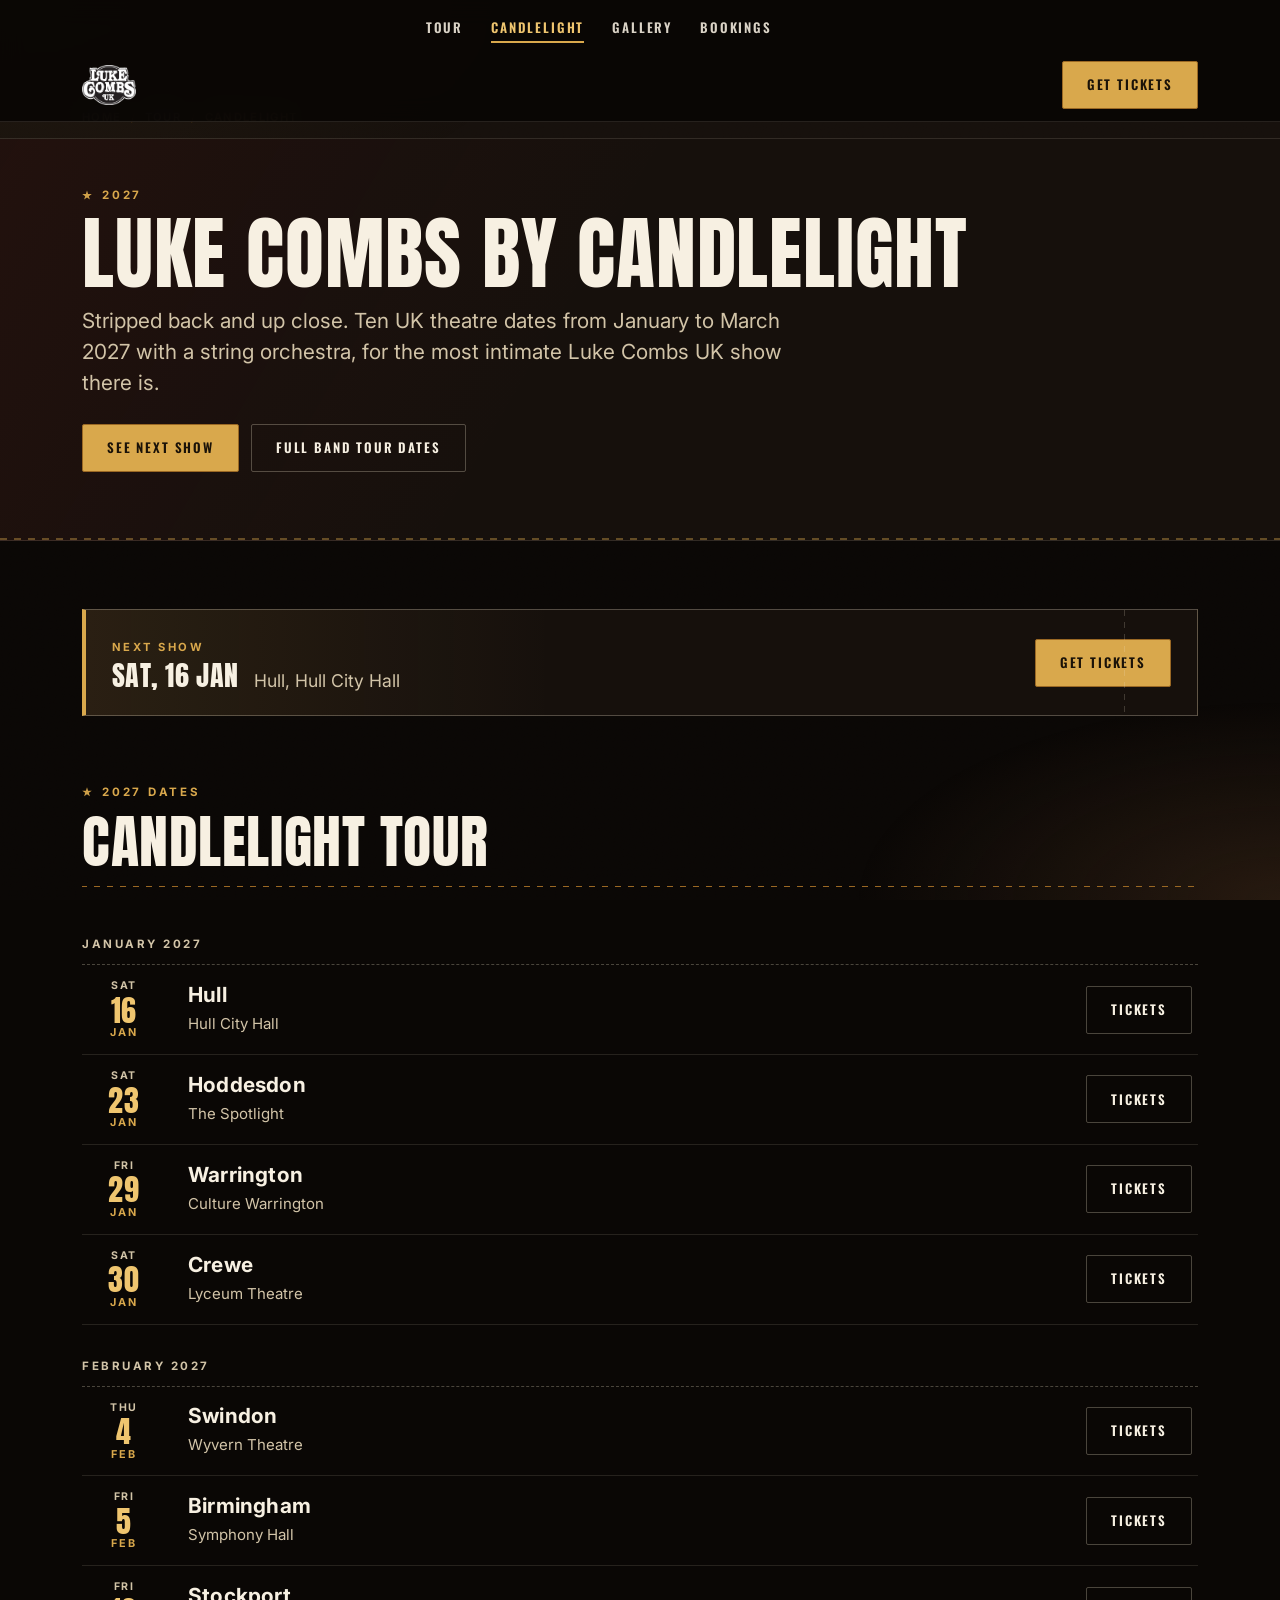
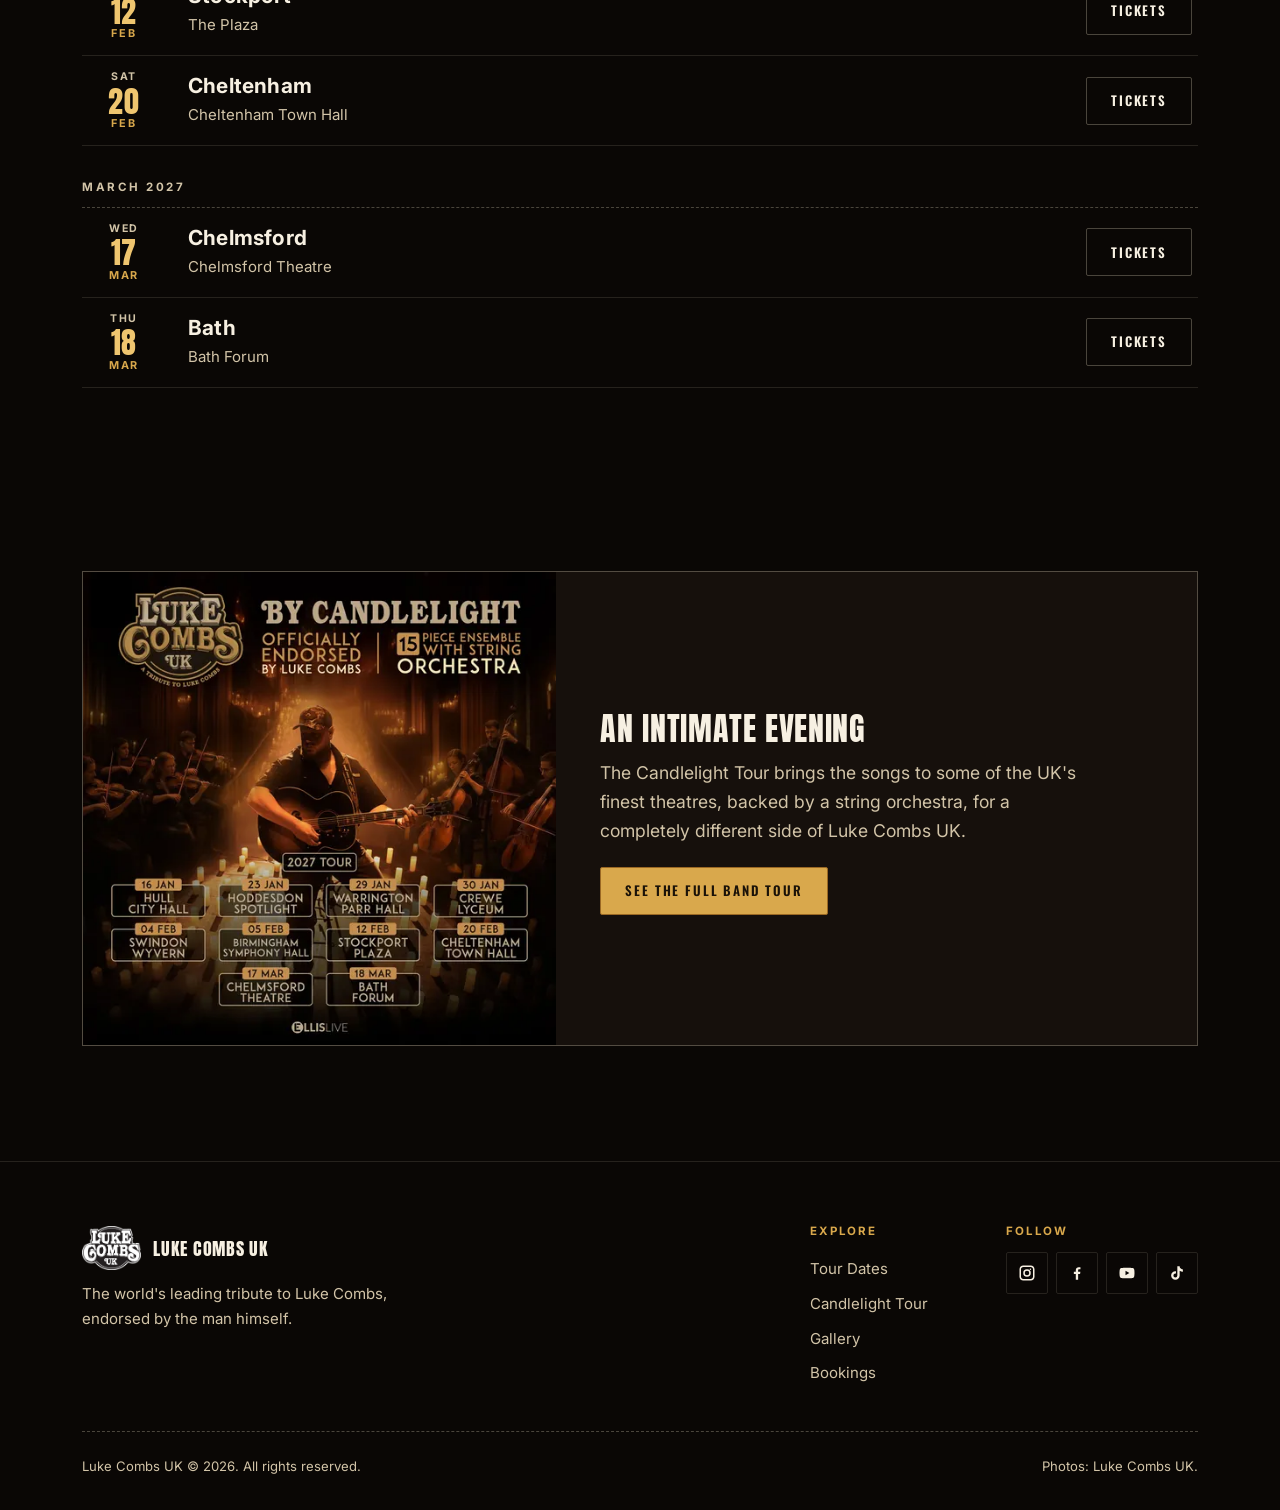
==== commit 003fac98: "Editorial poster redesign: split hero, masthead, no face overlap Restore a clearly distinct country/" ====
--- a/candlelight/index.html
+++ b/candlelight/index.html
@@ -19,8 +19,8 @@
 <meta name="theme-color" content="#0c0a08">
 <link rel="preconnect" href="https://fonts.googleapis.com">
 <link rel="preconnect" href="https://fonts.gstatic.com" crossorigin>
-<link rel="stylesheet" href="https://fonts.googleapis.com/css2?family=Anton&amp;family=Inter:wght@400;600;700&amp;display=swap">
-<link rel="stylesheet" href="../css/style.css?v=handcraft-1">
+<link rel="stylesheet" href="https://fonts.googleapis.com/css2?family=Anton&amp;family=Oswald:wght@500;600;700&amp;family=Inter:wght@400;600;700&amp;display=swap">
+<link rel="stylesheet" href="../css/style.css?v=poster-2">
 </head>
 <body>
 <a class="skip-link" href="#main">Skip to content</a>
--- a/css/style.css
+++ b/css/style.css
@@ -1,35 +1,34 @@
-/* Luke Combs UK — handcrafted stage look
-   Same brand bones (near-black, stage gold, Anton + Inter), less template:
-   warmer paper/leather tones, sharper type hierarchy, fewer identical cards,
-   stitch/star accents, softer shadows, editorial asymmetry. */
+/* Luke Combs UK — editorial country/folk poster refresh (v2)
+   Asymmetric hero, masthead header, cream-on-leather type, off-axis sections.
+   Content/pages/functionality unchanged. */
 
 :root{
-  --ink:#f4eee3;
-  --ink-dim:#c9bfad;
-  --ground:#100d0a;
-  --ground-2:#1a1511;
-  --ground-3:#241e18;
-  --leather:#3a2a1c;
-  --paper:#e8dcc6;
-  --line:rgba(232,220,198,.14);
-  --line-strong:rgba(232,220,198,.28);
-  --gold:#d4a04a;
-  --gold-bright:#ecc06a;
-  --gold-deep:#a8732a;
+  --ink:#f7f0e2;
+  --ink-dim:#d2c4a8;
+  --ground:#0a0705;
+  --ground-2:#16100c;
+  --ground-3:#221811;
+  --leather:#3d2818;
+  --paper:#f0e4cc;
+  --cream:#f7f0e2;
+  --line:rgba(240,228,204,.12);
+  --line-strong:rgba(240,228,204,.28);
+  --gold:#d9a84c;
+  --gold-bright:#efc56f;
+  --gold-deep:#9a6824;
   --red:#b91f24;
-  --shadow:0 18px 40px -24px rgba(0,0,0,.75);
-  --shadow-soft:0 2px 0 rgba(0,0,0,.35);
-  --container:1160px;
+  --shadow:0 22px 50px -28px rgba(0,0,0,.85);
+  --shadow-soft:0 2px 0 rgba(0,0,0,.4);
+  --container:1180px;
   --radius:2px;
-  --radius-card:0;
-  --step-0:clamp(1.02rem, .98rem + .2vw, 1.08rem);
-  --step-1:clamp(1.12rem, 1.04rem + .4vw, 1.28rem);
-  --step-2:clamp(1.35rem, 1.15rem + .9vw, 1.75rem);
-  --step-3:clamp(2rem, 1.35rem + 2.4vw, 3.15rem);
-  --step-5:clamp(2.55rem, 1.25rem + 5.8vw, 6.2rem);
-  --section:clamp(68px, 8.5vw, 112px);
+  --step-0:clamp(1.02rem, .98rem + .2vw, 1.1rem);
+  --step-1:clamp(1.12rem, 1.04rem + .4vw, 1.3rem);
+  --step-2:clamp(1.4rem, 1.15rem + 1vw, 1.85rem);
+  --step-3:clamp(2.15rem, 1.3rem + 3vw, 3.6rem);
+  --step-5:clamp(2.8rem, 1.1rem + 7.2vw, 7.1rem);
+  --section:clamp(72px, 9vw, 128px);
   --ease:cubic-bezier(.25,.7,.2,1);
-  --stitch:repeating-linear-gradient(90deg, var(--gold) 0 6px, transparent 6px 12px);
+  --stitch:repeating-linear-gradient(90deg, var(--gold) 0 7px, transparent 7px 14px);
 }
 
 *{box-sizing:border-box;margin:0;padding:0}
@@ -41,24 +40,23 @@
   -webkit-font-smoothing:antialiased; text-rendering:optimizeLegibility;
   position:relative;
 }
-/* dual grain + warm vignette — paper/stage feel instead of flat dark UI */
 body::before{
   content:""; position:fixed; inset:0; z-index:1; pointer-events:none;
-  opacity:.07; mix-blend-mode:overlay;
+  opacity:.055; mix-blend-mode:overlay;
   background-image:url("data:image/svg+xml,%3Csvg xmlns='http://www.w3.org/2000/svg' width='160' height='160'%3E%3Cfilter id='n'%3E%3CfeTurbulence type='fractalNoise' baseFrequency='0.85' numOctaves='3' stitchTiles='stitch'/%3E%3C/filter%3E%3Crect width='100%25' height='100%25' filter='url(%23n)'/%3E%3C/svg%3E");
 }
 body::after{
   content:""; position:fixed; inset:0; z-index:0; pointer-events:none;
   background:
-    radial-gradient(ellipse 90% 55% at 50% -10%, rgba(212,160,74,.07), transparent 60%),
-    radial-gradient(ellipse 70% 40% at 100% 100%, rgba(58,42,28,.45), transparent 55%);
+    radial-gradient(ellipse 80% 50% at 0% 0%, rgba(217,168,76,.06), transparent 55%),
+    radial-gradient(ellipse 60% 40% at 100% 100%, rgba(61,40,24,.55), transparent 55%);
 }
 img{max-width:100%;height:auto;display:block}
 picture{display:contents}
 a{color:inherit;text-decoration:none}
 ul,ol{list-style:none}
 button{font:inherit;color:inherit}
-.wrap{max-width:var(--container);margin:0 auto;padding:0 clamp(18px,4vw,30px); position:relative; z-index:2}
+.wrap{max-width:var(--container);margin:0 auto;padding:0 clamp(18px,4vw,32px); position:relative; z-index:2}
 p a{color:var(--gold-bright);text-decoration:underline;text-underline-offset:3px;text-decoration-thickness:1px}
 p a:hover{color:var(--ink)}
 
@@ -70,47 +68,61 @@
 
 .display{
   font-family:'Anton',Impact,'Arial Narrow',sans-serif; font-weight:400;
-  text-transform:uppercase; letter-spacing:.018em; line-height:.96;
+  text-transform:uppercase; letter-spacing:.01em; line-height:.92;
 }
 .eyebrow{
   display:inline-flex; align-items:center; gap:10px;
   font-size:.72rem; font-weight:700; letter-spacing:.24em; text-transform:uppercase;
   color:var(--gold);
 }
-/* small star instead of identical gold bars on every section */
 .eyebrow::before{
   content:""; width:10px; height:10px; flex-shrink:0;
   background:var(--gold);
   clip-path:polygon(50% 0%, 61% 35%, 98% 35%, 68% 57%, 79% 91%, 50% 70%, 21% 91%, 32% 57%, 2% 35%, 39% 35%);
-  opacity:.9;
+  opacity:.95;
 }
 .muted{color:var(--ink-dim)}
 
-/* ---------- Header ---------- */
+/* ---------- Masthead header ---------- */
 .site-header{
   position:fixed; inset:0 0 auto 0; z-index:250;
-  padding:calc(16px + env(safe-area-inset-top)) 0 16px;
-  transition:background .3s ease, padding .3s ease, border-color .3s ease;
+  background:rgba(10,7,5,.72);
   border-bottom:1px solid transparent;
-  transform:translateZ(0); will-change:transform;
+  transition:background .3s ease, border-color .3s ease;
+  transform:translateZ(0);
 }
 .site-header.solid,.site-header.scrolled{
-  background:rgba(16,13,10,.94); backdrop-filter:blur(12px); -webkit-backdrop-filter:blur(12px);
-  padding-top:calc(10px + env(safe-area-inset-top)); padding-bottom:10px;
+  background:rgba(10,7,5,.96); backdrop-filter:blur(12px); -webkit-backdrop-filter:blur(12px);
   border-color:var(--line);
 }
-.site-header .wrap{display:grid; grid-template-columns:1fr auto 1fr; align-items:center; gap:16px}
-.brand{grid-column:2; justify-self:center; display:flex}
-.brand img{height:42px; width:auto}
-.main-nav{grid-column:1; justify-self:start}
-.main-nav ul{display:flex; gap:26px}
+.masthead-bar{
+  display:flex; align-items:center; justify-content:center; gap:14px; flex-wrap:wrap;
+  padding:6px 16px;
+  background:var(--leather);
+  color:var(--paper);
+  font-family:'Oswald',Impact,sans-serif;
+  font-size:.68rem; font-weight:600; letter-spacing:.22em; text-transform:uppercase;
+  border-bottom:1px solid rgba(0,0,0,.35);
+}
+.masthead-bar .dot{
+  width:4px; height:4px; border-radius:50%; background:var(--gold); opacity:.85;
+}
+.site-header .wrap{
+  display:grid; grid-template-columns:auto 1fr auto; align-items:center; gap:20px;
+  padding-top:12px; padding-bottom:12px;
+}
+.brand{grid-column:1; justify-self:start; display:flex}
+.brand img{height:40px; width:auto}
+.main-nav{grid-column:2; justify-self:center}
+.main-nav ul{display:flex; gap:28px}
 .main-nav a{
-  font-size:.8rem; font-weight:600; letter-spacing:.1em; text-transform:uppercase;
-  padding:6px 0; position:relative; opacity:.85;
+  font-family:'Oswald',sans-serif;
+  font-size:.82rem; font-weight:600; letter-spacing:.14em; text-transform:uppercase;
+  padding:6px 0; position:relative; opacity:.88;
 }
 .main-nav a::after{
-  content:""; position:absolute; left:0; right:0; bottom:0; height:1px;
-  background:var(--stitch); transform:scaleX(0); transform-origin:left; transition:transform .28s var(--ease);
+  content:""; position:absolute; left:0; right:0; bottom:0; height:2px;
+  background:var(--gold); transform:scaleX(0); transform-origin:left; transition:transform .28s var(--ease);
 }
 .main-nav a:hover,.main-nav a[aria-current]{opacity:1; color:var(--gold-bright)}
 .main-nav a:hover::after,.main-nav a[aria-current]::after{transform:scaleX(1)}
@@ -118,16 +130,17 @@
 
 .btn{
   display:inline-flex; align-items:center; justify-content:center; gap:8px;
-  min-height:46px; padding:12px 22px; border-radius:var(--radius);
-  font-size:.78rem; font-weight:700; letter-spacing:.12em; text-transform:uppercase;
+  min-height:48px; padding:12px 24px; border-radius:var(--radius);
+  font-family:'Oswald',sans-serif;
+  font-size:.82rem; font-weight:600; letter-spacing:.14em; text-transform:uppercase;
   border:1.5px solid transparent; cursor:pointer; white-space:nowrap;
-  transition:background .2s ease, border-color .2s ease, color .2s ease, box-shadow .2s ease;
-}
-.btn:hover{box-shadow:inset 0 -2px 0 rgba(0,0,0,.2)}
+  transition:background .2s ease, border-color .2s ease, color .2s ease, transform .2s ease;
+}
+.btn:hover{transform:translateY(-1px)}
 .btn-primary{background:var(--gold); color:#1a1208; border-color:var(--gold-deep)}
 .btn-primary:hover{background:var(--gold-bright); border-color:var(--gold)}
 .btn-outline{border-color:var(--line-strong); color:var(--ink); background:transparent}
-.btn-outline:hover{border-color:var(--gold); color:var(--gold-bright); background:rgba(212,160,74,.06)}
+.btn-outline:hover{border-color:var(--gold); color:var(--gold-bright); background:rgba(217,168,76,.08)}
 .btn-block{width:100%}
 
 .nav-toggle{display:none; background:none; border:0; padding:12px; margin:-12px; cursor:pointer; -webkit-tap-highlight-color:transparent}
@@ -140,76 +153,117 @@
 .nav-toggle[aria-expanded="true"] .hamburger span:nth-child(2){opacity:0}
 .nav-toggle[aria-expanded="true"] .hamburger span:nth-child(3){top:7px; transform:rotate(-45deg)}
 
-/* ---------- Hero ---------- */
-.hero{position:relative; min-height:100svh; display:flex; align-items:flex-end; overflow:hidden; background:#050403}
-.hero-media{position:absolute; inset:0}
-.hero-media img{width:100%; height:100%; object-fit:cover; object-position:62% 28%; opacity:.92; filter:saturate(1.05) contrast(1.04)}
-/* photographic vignette — less multi-stop "AI template" gradient */
-.hero-media::after{
-  content:""; position:absolute; inset:0;
+/* ---------- Asymmetric poster hero (no text over faces) ---------- */
+.hero{
+  position:relative; min-height:100svh;
+  display:grid;
+  grid-template-columns:minmax(300px, 42%) minmax(0, 1fr);
+  background:var(--ground-2);
+  overflow:hidden;
+  padding-top:calc(72px + env(safe-area-inset-top));
+}
+.hero-copy-panel{
+  position:relative; z-index:3;
+  display:flex; align-items:center;
   background:
-    linear-gradient(105deg, rgba(16,13,10,.88) 0%, rgba(16,13,10,.45) 38%, rgba(16,13,10,.08) 62%, transparent 78%),
-    linear-gradient(180deg, rgba(16,13,10,.5) 0%, transparent 28%, rgba(16,13,10,.25) 58%, var(--ground) 100%);
-}
-.hero-content{width:100%; position:relative; z-index:2; padding-bottom:clamp(44px,7.5vh,88px); padding-top:120px}
-.hero-content .eyebrow{margin-bottom:18px}
-.hero-title{font-size:var(--step-5); max-width:12.5ch; text-shadow:0 2px 24px rgba(0,0,0,.55)}
+    linear-gradient(165deg, #1a120c 0%, var(--ground-2) 55%, #0e0a07 100%);
+  border-right:1px solid var(--line-strong);
+  padding:clamp(28px,4vw,56px) clamp(22px,3.5vw,48px);
+}
+.hero-copy-panel::after{
+  content:""; position:absolute; right:0; top:12%; bottom:12%; width:2px;
+  background:var(--stitch); opacity:.55;
+}
+.hero-content{width:100%; max-width:34rem; position:relative; z-index:2}
+.mast-kicker{
+  font-family:'Oswald',sans-serif;
+  font-size:.7rem; font-weight:600; letter-spacing:.28em; text-transform:uppercase;
+  color:var(--ink-dim); margin-bottom:18px;
+}
+.hero-content .eyebrow{margin-bottom:16px}
+.hero-title{
+  font-size:var(--step-5);
+  max-width:11ch;
+  color:var(--cream);
+  text-shadow:none;
+}
 .hero-title em{font-style:normal; color:var(--gold-bright)}
-.hero-sub{max-width:48ch; margin-top:20px; color:var(--ink-dim); font-size:var(--step-1); line-height:1.55}
-.hero-actions{display:flex; gap:12px; margin-top:30px; flex-wrap:wrap}
+.hero-sub{
+  max-width:38ch; margin-top:22px; color:var(--ink-dim);
+  font-size:var(--step-1); line-height:1.55;
+}
+.hero-actions{display:flex; gap:12px; margin-top:28px; flex-wrap:wrap}
 .hero-next{
-  margin-top:34px; padding-top:16px;
-  border-top:1px dashed var(--line-strong);
-  display:flex; gap:14px; align-items:baseline; flex-wrap:wrap; max-width:560px;
+  margin-top:32px; padding:14px 16px;
+  border:1px solid var(--line-strong); border-left:4px solid var(--gold);
+  background:rgba(0,0,0,.25);
+  display:flex; gap:12px; align-items:baseline; flex-wrap:wrap;
   font-size:.95rem;
 }
-.hero-next .label{font-size:.7rem; font-weight:700; letter-spacing:.22em; text-transform:uppercase; color:var(--gold)}
+.hero-next .label{font-size:.68rem; font-weight:700; letter-spacing:.22em; text-transform:uppercase; color:var(--gold)}
 .hero-next a{color:var(--ink)}
 .hero-next a:hover{color:var(--gold-bright)}
 .hero-next time{font-family:'Anton',sans-serif; text-transform:uppercase; letter-spacing:.04em; margin-right:8px}
+
+.hero-media{
+  position:relative; min-height:100%;
+  background:#050403;
+}
+.hero-media img{
+  width:100%; height:100%; min-height:100%;
+  object-fit:cover;
+  object-position:68% 30%;
+  filter:saturate(1.06) contrast(1.05);
+}
+.hero-media::after{
+  content:""; position:absolute; inset:0; pointer-events:none;
+  background:
+    linear-gradient(90deg, rgba(10,7,5,.55) 0%, transparent 28%),
+    linear-gradient(180deg, rgba(10,7,5,.25) 0%, transparent 30%, rgba(10,7,5,.35) 100%);
+}
 
 /* ---------- Sections ---------- */
 section{padding:var(--section) 0; position:relative; z-index:2}
 .section-head{
   display:flex; justify-content:space-between; align-items:flex-end; gap:24px;
-  margin-bottom:clamp(26px,3.8vw,44px); flex-wrap:wrap;
-  padding-bottom:16px;
+  margin-bottom:clamp(28px,4vw,48px); flex-wrap:wrap;
+  padding-bottom:18px;
   border-bottom:1px solid transparent;
-  border-image:repeating-linear-gradient(90deg, var(--gold-deep) 0 5px, transparent 5px 11px) 1;
-}
-.section-title{font-size:var(--step-3); margin-top:10px; max-width:18ch}
+  border-image:repeating-linear-gradient(90deg, var(--gold-deep) 0 6px, transparent 6px 13px) 1;
+}
+.section-title{font-size:var(--step-3); margin-top:10px; max-width:16ch; color:var(--cream)}
 .section-link{
-  font-size:.76rem; font-weight:700; letter-spacing:.12em; text-transform:uppercase;
+  font-family:'Oswald',sans-serif;
+  font-size:.8rem; font-weight:600; letter-spacing:.14em; text-transform:uppercase;
   color:var(--gold); border-bottom:1px dashed currentColor; padding-bottom:2px;
 }
 .section-link:hover{color:var(--gold-bright)}
 
-/* editorial about: offset media, polaroid-style frame for the low-res endorsement photo */
+/* about — reversed bias, off-axis */
+.about{background:var(--ground-2); border-block:1px solid var(--line)}
 .about-grid{
-  display:grid; grid-template-columns:1.15fr .85fr; gap:clamp(32px,5.5vw,72px);
-  align-items:start;
-}
-.about-copy p:not(.eyebrow){color:var(--ink-dim); margin-top:16px; max-width:52ch; font-size:var(--step-0)}
+  display:grid; grid-template-columns:.9fr 1.1fr; gap:clamp(36px,6vw,80px);
+  align-items:center;
+}
+.about-copy{order:2}
+.about-media{order:1; margin:0; position:relative; max-width:440px; justify-self:start; transform:rotate(-1.2deg)}
+.about-copy p:not(.eyebrow){color:var(--ink-dim); margin-top:16px; max-width:48ch; font-size:var(--step-0)}
 .about-copy .section-title{margin-top:10px; margin-bottom:4px}
-.about-media{
-  margin:clamp(8px,2vw,24px) 0 0 clamp(0px,2vw,28px);
-  position:relative; max-width:420px; justify-self:end;
-}
 .about-media img{
   width:100%; max-width:514px;
   border:0; border-radius:0;
   box-shadow:var(--shadow-soft), 0 22px 48px -28px rgba(0,0,0,.8);
-  outline:10px solid var(--paper);
+  outline:12px solid var(--paper);
   outline-offset:0;
   background:var(--paper);
 }
 .about-media::before{
-  content:""; position:absolute; left:-14px; top:18%; bottom:22%; width:3px;
-  background:var(--stitch); opacity:.7; transform:rotate(-2deg);
+  content:""; position:absolute; right:-16px; top:14%; bottom:18%; width:3px;
+  background:var(--stitch); opacity:.7; transform:rotate(2deg);
 }
 .about-media::after{
-  content:""; position:absolute; right:18px; top:-8px; width:42px; height:14px;
-  background:rgba(232,220,198,.55); transform:rotate(3deg);
+  content:""; position:absolute; left:22px; top:-10px; width:48px; height:16px;
+  background:rgba(240,228,204,.6); transform:rotate(-2deg);
   box-shadow:0 1px 2px rgba(0,0,0,.25);
 }
 .stat-row{
@@ -218,42 +272,40 @@
 }
 .stat b{
   font-family:'Anton',sans-serif; font-weight:400;
-  font-size:clamp(1.65rem,2.8vw,2.25rem); color:var(--gold-bright);
+  font-size:clamp(1.7rem,2.8vw,2.35rem); color:var(--gold-bright);
   display:block; text-transform:uppercase; line-height:1.05; letter-spacing:.02em;
 }
 .stat span{font-size:.7rem; font-weight:600; letter-spacing:.14em; text-transform:uppercase; color:var(--ink-dim)}
 
-/* ---------- Tour teaser — uneven pair, hard edges ---------- */
+/* tour teaser — staggered editorial pair */
 .tour-teaser-grid{
-  display:grid; grid-template-columns:1.05fr .95fr; gap:clamp(14px,2.2vw,22px);
-  align-items:stretch;
+  display:grid; grid-template-columns:1.12fr .88fr; gap:clamp(16px,2.4vw,28px);
+  align-items:start;
 }
 .tour-card{
   position:relative; border-radius:0; overflow:hidden; aspect-ratio:4/5;
   box-shadow:none; display:block; isolation:isolate;
   border:1px solid var(--line-strong);
 }
-.tour-card:first-child{margin-top:0}
-.tour-card:last-child{margin-top:clamp(18px,3vw,36px)}
+.tour-card:last-child{margin-top:clamp(28px,4vw,56px)}
 .tour-card img{position:absolute; inset:0; width:100%; height:100%; object-fit:cover; transition:transform .7s var(--ease); filter:saturate(.95)}
 .tour-card:hover img{transform:scale(1.03)}
 .tour-card::after{
   content:""; position:absolute; inset:0;
-  background:linear-gradient(0deg, rgba(8,6,4,.92) 0%, rgba(8,6,4,.35) 42%, transparent 72%);
+  background:linear-gradient(0deg, rgba(8,6,4,.94) 0%, rgba(8,6,4,.4) 45%, transparent 72%);
 }
 .tour-card-body{position:absolute; left:0; right:0; bottom:0; z-index:2; padding:clamp(18px,2.8vw,28px)}
 .tour-card-body h3{
   font-family:'Anton',sans-serif; font-weight:400;
-  font-size:clamp(1.55rem,2.4vw,2rem); text-transform:uppercase; margin-top:6px; letter-spacing:.02em;
+  font-size:clamp(1.6rem,2.5vw,2.15rem); text-transform:uppercase; margin-top:6px; letter-spacing:.02em;
 }
 .tour-card-body p:not(.eyebrow){color:var(--ink-dim); margin-top:4px; font-size:.92rem}
 .tour-card-body .btn{margin-top:16px}
 
-/* ---------- Next show — ticket stub ---------- */
 .next-show{
   border:1px solid var(--line-strong); border-left:4px solid var(--gold); border-radius:0;
   background:
-    linear-gradient(90deg, rgba(212,160,74,.08), transparent 40%),
+    linear-gradient(90deg, rgba(217,168,76,.1), transparent 42%),
     var(--ground-2);
   padding:20px 26px;
   display:flex; align-items:center; justify-content:space-between; gap:18px; flex-wrap:wrap;
@@ -270,7 +322,6 @@
 .next-show .date{font-size:clamp(1.35rem,2.4vw,1.75rem)}
 .next-show .venue{color:var(--ink-dim)}
 
-/* ---------- Tour list ---------- */
 .tour-section{padding-top:clamp(44px,5.5vw,68px)}
 .tour-month + .tour-month{margin-top:32px}
 .tour-month-h{
@@ -282,7 +333,7 @@
   display:grid; grid-template-columns:72px 1fr auto; gap:clamp(14px,2.8vw,28px); align-items:center;
   padding:16px 6px; border-bottom:1px solid var(--line); transition:background .2s ease;
 }
-.tour-row:hover{background:rgba(212,160,74,.04)}
+.tour-row:hover{background:rgba(217,168,76,.04)}
 .dateblock{display:grid; justify-items:center; line-height:1; text-align:center; font-variant-numeric:tabular-nums}
 .dateblock .dow{font-size:.66rem; font-weight:700; letter-spacing:.14em; text-transform:uppercase; color:var(--ink-dim)}
 .dateblock .day{font-family:'Anton',sans-serif; font-size:1.9rem; color:var(--gold-bright); margin:3px 0 2px; letter-spacing:.02em}
@@ -302,19 +353,19 @@
 .tour-filter button{
   background:transparent; border:1px solid var(--line); color:var(--ink-dim);
   min-height:38px; padding:0 16px; border-radius:var(--radius);
-  font-size:.72rem; font-weight:600; letter-spacing:.1em; text-transform:uppercase; cursor:pointer;
+  font-family:'Oswald',sans-serif;
+  font-size:.75rem; font-weight:600; letter-spacing:.1em; text-transform:uppercase; cursor:pointer;
 }
 .tour-filter button[aria-pressed="true"],.tour-filter button:hover{
-  border-color:var(--gold); color:var(--gold-bright); background:rgba(212,160,74,.08);
+  border-color:var(--gold); color:var(--gold-bright); background:rgba(217,168,76,.08);
 }
 .tour-empty{padding:28px 0; color:var(--ink-dim)}
 
-/* ---------- Watch panel ---------- */
 .watch-panel{
-  display:grid; grid-template-columns:1.25fr .75fr; border-radius:0; overflow:hidden;
+  display:grid; grid-template-columns:1.3fr .7fr; border-radius:0; overflow:hidden;
   box-shadow:none; background:var(--ground-2); border:1px solid var(--line-strong);
 }
-.watch-panel.watch-panel-wide{grid-template-columns:.9fr 1.1fr}
+.watch-panel.watch-panel-wide{grid-template-columns:.85fr 1.15fr}
 .watch-media{position:relative; display:block; aspect-ratio:16/10; overflow:hidden}
 .watch-panel-wide .watch-media{aspect-ratio:1}
 .watch-media img{width:100%; height:100%; object-fit:cover; transition:transform .65s var(--ease)}
@@ -326,7 +377,7 @@
 }
 .play-btn{
   width:72px; height:72px; border-radius:50%;
-  background:rgba(16,13,10,.55); border:1.5px solid rgba(232,220,198,.5);
+  background:rgba(10,7,5,.55); border:1.5px solid rgba(240,228,204,.5);
   display:flex; align-items:center; justify-content:center;
   backdrop-filter:blur(4px); transition:background .2s ease, color .2s ease, border-color .2s ease;
 }
@@ -335,25 +386,23 @@
 .watch-info{padding:clamp(26px,3.8vw,44px); display:flex; flex-direction:column; justify-content:center; align-items:flex-start}
 .watch-info h2,.watch-info h3{
   font-family:'Anton',sans-serif; font-weight:400;
-  font-size:clamp(1.5rem,2.4vw,2.05rem); text-transform:uppercase;
+  font-size:clamp(1.55rem,2.5vw,2.2rem); text-transform:uppercase;
   margin:10px 0 12px; line-height:1.05; letter-spacing:.02em;
 }
 .watch-info p:not(.eyebrow){color:var(--ink-dim); margin-bottom:22px; max-width:44ch}
 
-/* ---------- Gallery teaser — ragged collage ---------- */
 .gallery-bento{
   position:relative; display:grid; grid-template-columns:repeat(12,1fr); grid-template-rows:repeat(2,1fr);
-  gap:8px; height:clamp(320px,38vw,460px);
+  gap:10px; height:clamp(340px,40vw,500px);
 }
 .gallery-bento figure{margin:0; border-radius:0; overflow:hidden; position:relative; border:1px solid var(--line)}
 .gallery-bento img{width:100%; height:100%; object-fit:cover; transition:transform .65s var(--ease)}
 .gallery-bento:hover img{transform:scale(1.03)}
-.gallery-bento figure:nth-child(1){grid-column:1/4; grid-row:1/3}
-.gallery-bento figure:nth-child(2){grid-column:4/9; grid-row:1/2}
-.gallery-bento figure:nth-child(3){grid-column:4/9; grid-row:2/3}
-.gallery-bento figure:nth-child(4){grid-column:9/13; grid-row:1/3; margin-top:18px; margin-bottom:-18px}
-
-/* ---------- Gallery page ---------- */
+.gallery-bento figure:nth-child(1){grid-column:1/5; grid-row:1/3; transform:translateY(12px)}
+.gallery-bento figure:nth-child(2){grid-column:5/9; grid-row:1/2}
+.gallery-bento figure:nth-child(3){grid-column:5/9; grid-row:2/3}
+.gallery-bento figure:nth-child(4){grid-column:9/13; grid-row:1/3; margin-top:0; margin-bottom:18px}
+
 .gallery-featured{padding-bottom:0}
 .carousel-hero{position:relative; border-radius:0; overflow:hidden; border:1px solid var(--line-strong); box-shadow:none}
 .carousel-hero-track{display:flex; overflow-x:auto; scroll-snap-type:x mandatory; scrollbar-width:none}
@@ -364,8 +413,8 @@
 .carousel-arrow{
   position:absolute; top:50%; transform:translateY(-50%); z-index:2;
   width:46px; height:46px; border-radius:var(--radius);
-  background:rgba(16,13,10,.72); backdrop-filter:blur(6px);
-  border:1px solid rgba(232,220,198,.35); color:var(--ink);
+  background:rgba(10,7,5,.72); backdrop-filter:blur(6px);
+  border:1px solid rgba(240,228,204,.35); color:var(--ink);
   display:flex; align-items:center; justify-content:center; cursor:pointer;
   transition:background .2s ease, color .2s ease, border-color .2s ease;
 }
@@ -375,7 +424,7 @@
 .carousel-arrow.next{right:14px}
 .carousel-dots{display:flex; justify-content:center; gap:2px; margin-top:12px}
 .carousel-dots button{width:26px; height:26px; padding:0; border:0; background:none; cursor:pointer; display:grid; place-items:center}
-.carousel-dots button::before{content:""; width:7px; height:7px; border-radius:1px; background:rgba(232,220,198,.28); transition:width .2s ease, background .2s ease}
+.carousel-dots button::before{content:""; width:7px; height:7px; border-radius:1px; background:rgba(240,228,204,.28); transition:width .2s ease, background .2s ease}
 .carousel-dots button[aria-current]::before{background:var(--gold); width:20px}
 
 .gallery-collage{
@@ -389,12 +438,11 @@
 .lightbox{position:fixed; inset:0; background:rgba(6,5,4,.96); z-index:300; display:flex; align-items:center; justify-content:center; padding:40px}
 .lightbox img{max-width:min(92vw,1920px); max-height:86vh; width:auto; height:auto; border-radius:0; box-shadow:0 24px 64px rgba(0,0,0,.65); outline:1px solid var(--line)}
 .lightbox-close{position:absolute; top:max(16px, env(safe-area-inset-top)); right:20px; background:none; border:0; font-size:1.8rem; cursor:pointer; width:48px; height:48px}
-.lightbox-nav{position:absolute; top:50%; transform:translateY(-50%); background:rgba(16,13,10,.55); border:0; font-size:2.4rem; cursor:pointer; width:52px; height:64px; border-radius:var(--radius)}
+.lightbox-nav{position:absolute; top:50%; transform:translateY(-50%); background:rgba(10,7,5,.55); border:0; font-size:2.4rem; cursor:pointer; width:52px; height:64px; border-radius:var(--radius)}
 .lightbox-prev{left:12px}
 .lightbox-next{right:12px}
 .lightbox-counter{position:absolute; bottom:24px; left:50%; transform:translateX(-50%); color:var(--ink-dim); font-size:.85rem; letter-spacing:.05em; font-variant-numeric:tabular-nums}
 
-/* ---------- Newsletter / Contact — paper card ---------- */
 .cta-band{
   background:var(--ground-2);
   border-top:1px solid var(--line); border-bottom:1px solid var(--line);
@@ -404,11 +452,11 @@
   content:""; position:absolute; inset:0; pointer-events:none; opacity:.04;
   background-image:url("data:image/svg+xml,%3Csvg xmlns='http://www.w3.org/2000/svg' width='80' height='80'%3E%3Cfilter id='n'%3E%3CfeTurbulence type='fractalNoise' baseFrequency='1.1' numOctaves='2'/%3E%3C/filter%3E%3Crect width='100%25' height='100%25' filter='url(%23n)'/%3E%3C/svg%3E");
 }
-.cta-grid{display:grid; grid-template-columns:1fr 1fr; gap:clamp(32px,5.5vw,68px); align-items:center}
+.cta-grid{display:grid; grid-template-columns:1fr 1.05fr; gap:clamp(32px,5.5vw,72px); align-items:center}
 .cta-grid-top{align-items:start}
 .cta-copy p:not(.eyebrow),.cta-grid .muted{color:var(--ink-dim); margin-top:12px; max-width:42ch}
 .form-card{
-  background:linear-gradient(165deg, #1f1914 0%, var(--ground-2) 100%);
+  background:linear-gradient(165deg, #241910 0%, var(--ground-2) 100%);
   border:1px solid var(--line-strong); border-radius:0;
   padding:clamp(22px,3.6vw,34px); box-shadow:var(--shadow-soft);
   position:relative;
@@ -423,11 +471,11 @@
 .field label{display:block; font-size:.7rem; font-weight:600; letter-spacing:.12em; text-transform:uppercase; color:var(--ink-dim); margin-bottom:7px}
 .field input{
   width:100%; min-height:48px; background:var(--ground);
-  border:1px solid rgba(232,220,198,.22); color:var(--ink);
+  border:1px solid rgba(240,228,204,.22); color:var(--ink);
   padding:12px 14px; border-radius:var(--radius); font:inherit;
   transition:border-color .2s ease;
 }
-.field input:focus{outline:none; border-color:var(--gold); box-shadow:0 0 0 3px rgba(212,160,74,.2)}
+.field input:focus{outline:none; border-color:var(--gold); box-shadow:0 0 0 3px rgba(217,168,76,.2)}
 .field-row{display:grid; grid-template-columns:1fr 1fr; gap:14px}
 .hp-field{position:absolute; left:-5000px; width:1px; height:1px; overflow:hidden}
 .form-note{font-size:.8rem; color:var(--ink-dim); margin-top:12px; text-align:center}
@@ -441,7 +489,6 @@
   clip-path:polygon(50% 0%, 61% 35%, 98% 35%, 68% 57%, 79% 91%, 50% 70%, 21% 91%, 32% 57%, 2% 35%, 39% 35%);
 }
 
-/* ---------- Footer ---------- */
 .site-footer{padding:64px 0 32px; border-top:1px solid var(--line); position:relative; z-index:2}
 .footer-top{
   display:flex; justify-content:space-between; align-items:flex-start; gap:40px; flex-wrap:wrap;
@@ -463,13 +510,12 @@
   transition:color .2s ease, border-color .2s ease, background .2s ease;
 }
 .social-icon svg{width:18px; height:18px}
-.social-icon:hover{color:var(--gold-bright); border-color:var(--gold); background:rgba(212,160,74,.08)}
+.social-icon:hover{color:var(--gold-bright); border-color:var(--gold); background:rgba(217,168,76,.08)}
 .footer-bottom{display:flex; justify-content:space-between; gap:12px 20px; flex-wrap:wrap}
 .footer-bottom small{color:var(--ink-dim); font-size:.82rem}
 
-/* ---------- Breadcrumbs & page hero ---------- */
 .breadcrumbs{
-  padding:calc(92px + env(safe-area-inset-top)) 0 12px; font-size:.7rem; font-weight:600;
+  padding:calc(108px + env(safe-area-inset-top)) 0 12px; font-size:.7rem; font-weight:600;
   letter-spacing:.12em; text-transform:uppercase; color:var(--ink-dim);
   border-bottom:1px solid var(--line); background:var(--ground-2);
 }
@@ -494,7 +540,7 @@
     var(--ground-2);
 }
 .page-hero .eyebrow{margin-bottom:12px}
-.page-hero h1{font-size:clamp(2.45rem,1.5rem + 4.2vw,4.7rem)}
+.page-hero h1{font-size:clamp(2.55rem,1.4rem + 4.8vw,5rem); color:var(--cream)}
 .page-hero p:not(.eyebrow){color:var(--ink-dim); margin-top:14px; max-width:54ch; font-size:var(--step-1); line-height:1.5}
 .page-hero .hero-actions{margin-top:26px}
 .page-404{min-height:100svh; display:flex; align-items:center; text-align:center}
@@ -503,15 +549,13 @@
 .page-404 p:not(.eyebrow){margin-left:auto; margin-right:auto}
 .page-404 .hero-actions{justify-content:center}
 
-/* ---------- Sticky mobile CTA ---------- */
 .sticky-mobile-cta{
   display:none; position:fixed; left:0; right:0; bottom:0; z-index:120;
   padding:10px 16px calc(10px + env(safe-area-inset-bottom));
-  background:rgba(16,13,10,.95); backdrop-filter:blur(10px); border-top:1px solid var(--line);
+  background:rgba(10,7,5,.95); backdrop-filter:blur(10px); border-top:1px solid var(--line);
 }
 .sticky-mobile-cta a{flex:1}
 
-/* ---------- Mobile nav drawer ---------- */
 html.nav-open,html.nav-open body{overflow:hidden}
 .mobile-nav{
   position:fixed; inset:0; z-index:150;
@@ -522,7 +566,7 @@
 }
 .mobile-nav::before{
   content:""; position:absolute; inset:0; pointer-events:none;
-  background:radial-gradient(circle at 90% 0%, rgba(212,160,74,.12), transparent 50%);
+  background:radial-gradient(circle at 90% 0%, rgba(217,168,76,.12), transparent 50%);
 }
 .mobile-nav.open{opacity:1; visibility:visible; pointer-events:auto; transition:opacity .35s ease}
 .mobile-nav-links li{opacity:0; transform:translateY(14px); transition:opacity .35s ease, transform .35s ease; transition-delay:calc(var(--i,0) * 60ms)}
@@ -545,18 +589,41 @@
   .main-nav{display:none}
   .nav-toggle{display:block}
   .site-header .wrap{grid-template-columns:auto 1fr auto auto}
-  .brand{grid-column:1; justify-self:start}
-  .brand img{height:36px}
+  .brand{grid-column:1}
+  .brand img{height:34px}
   .header-cta{grid-column:3}
   .nav-toggle{grid-column:4; justify-self:end; margin-left:8px}
+  .masthead-bar{display:none}
+  .hero{
+    grid-template-columns:1fr;
+    grid-template-rows:minmax(42vh, 48vh) auto;
+    min-height:auto;
+    padding-top:calc(58px + env(safe-area-inset-top));
+  }
+  .hero-media{grid-row:1; min-height:42vh; max-height:52vh}
+  .hero-media img{object-position:center 18%; min-height:42vh}
+  .hero-media::after{
+    background:
+      linear-gradient(180deg, rgba(10,7,5,.2) 0%, transparent 35%, rgba(10,7,5,.55) 100%);
+  }
+  .hero-copy-panel{
+    grid-row:2;
+    border-right:0; border-top:1px solid var(--line-strong);
+    padding:clamp(24px,5vw,36px) clamp(18px,4vw,28px) clamp(36px,6vw,52px);
+    align-items:flex-start;
+  }
+  .hero-copy-panel::after{display:none}
+  .hero-title{max-width:12ch; font-size:clamp(2.35rem,9.5vw,3.2rem)}
   .about-grid,.cta-grid{grid-template-columns:1fr}
-  .about-media{max-width:360px; margin-left:0; justify-self:start}
+  .about-copy,.about-media{order:initial}
+  .about-media{max-width:360px; transform:none; justify-self:start}
   .tour-teaser-grid{grid-template-columns:1fr 1fr}
   .tour-card:last-child{margin-top:0}
   .watch-panel,.watch-panel.watch-panel-wide{grid-template-columns:1fr}
   .gallery-collage{grid-template-columns:repeat(4,1fr)}
   .footer-links{gap:32px}
   .next-show::before{display:none}
+  .gallery-bento figure:nth-child(1){transform:none}
   .gallery-bento figure:nth-child(4){margin:0}
 }
 @media (max-width:720px){
@@ -564,21 +631,18 @@
   body:has(.sticky-mobile-cta){padding-bottom:76px}
   .tour-teaser-grid{grid-template-columns:1fr}
   .tour-card{aspect-ratio:1}
-  .hero{align-items:flex-end}
-  .hero-media img{object-position:center 16%}
-  .hero-media::after{
-    background:
-      linear-gradient(180deg, rgba(16,13,10,.55) 0%, transparent 22%, rgba(16,13,10,.5) 52%, var(--ground) 94%);
-  }
+  /* Mobile hero: photo on top with subject clear; solid copy panel below — no overlay */
+  .hero{grid-template-rows:minmax(46vh, 52vh) auto}
+  .hero-media{min-height:46vh; max-height:56vh}
+  .hero-media img{object-position:center 12%; min-height:46vh}
   .tour-row{grid-template-columns:56px 1fr; row-gap:10px; padding:14px 2px}
   .tour-row > .btn,.tour-row > .badge{grid-column:2; justify-self:start; min-height:40px}
   .carousel-hero-track figure{aspect-ratio:4/3}
   .carousel-arrow{width:38px; height:38px}
 }
 @media (max-width:560px){
-  .header-cta .btn{min-height:38px; padding:8px 12px; font-size:.7rem}
-  .hero-title{font-size:clamp(2.2rem,10.5vw,2.9rem); max-width:11ch}
-  .hero-sub{font-size:1rem; margin-top:12px}
+  .header-cta .btn{min-height:38px; padding:8px 12px; font-size:.72rem}
+  .hero-sub{font-size:1rem; margin-top:14px}
   .hero-actions{flex-direction:column; align-items:stretch; margin-top:20px; gap:10px}
   .hero-next{margin-top:20px}
   .field-row{grid-template-columns:1fr; gap:0}
@@ -590,7 +654,7 @@
   .gallery-collage{grid-template-columns:repeat(2,1fr); grid-auto-rows:118px}
   .footer-links{grid-template-columns:1fr 1fr; gap:22px}
   .stat-row{gap:18px 26px}
-  .about-media::after{right:12px}
+  .about-media::after{left:12px}
 }
 
 @media (prefers-reduced-motion:reduce){
